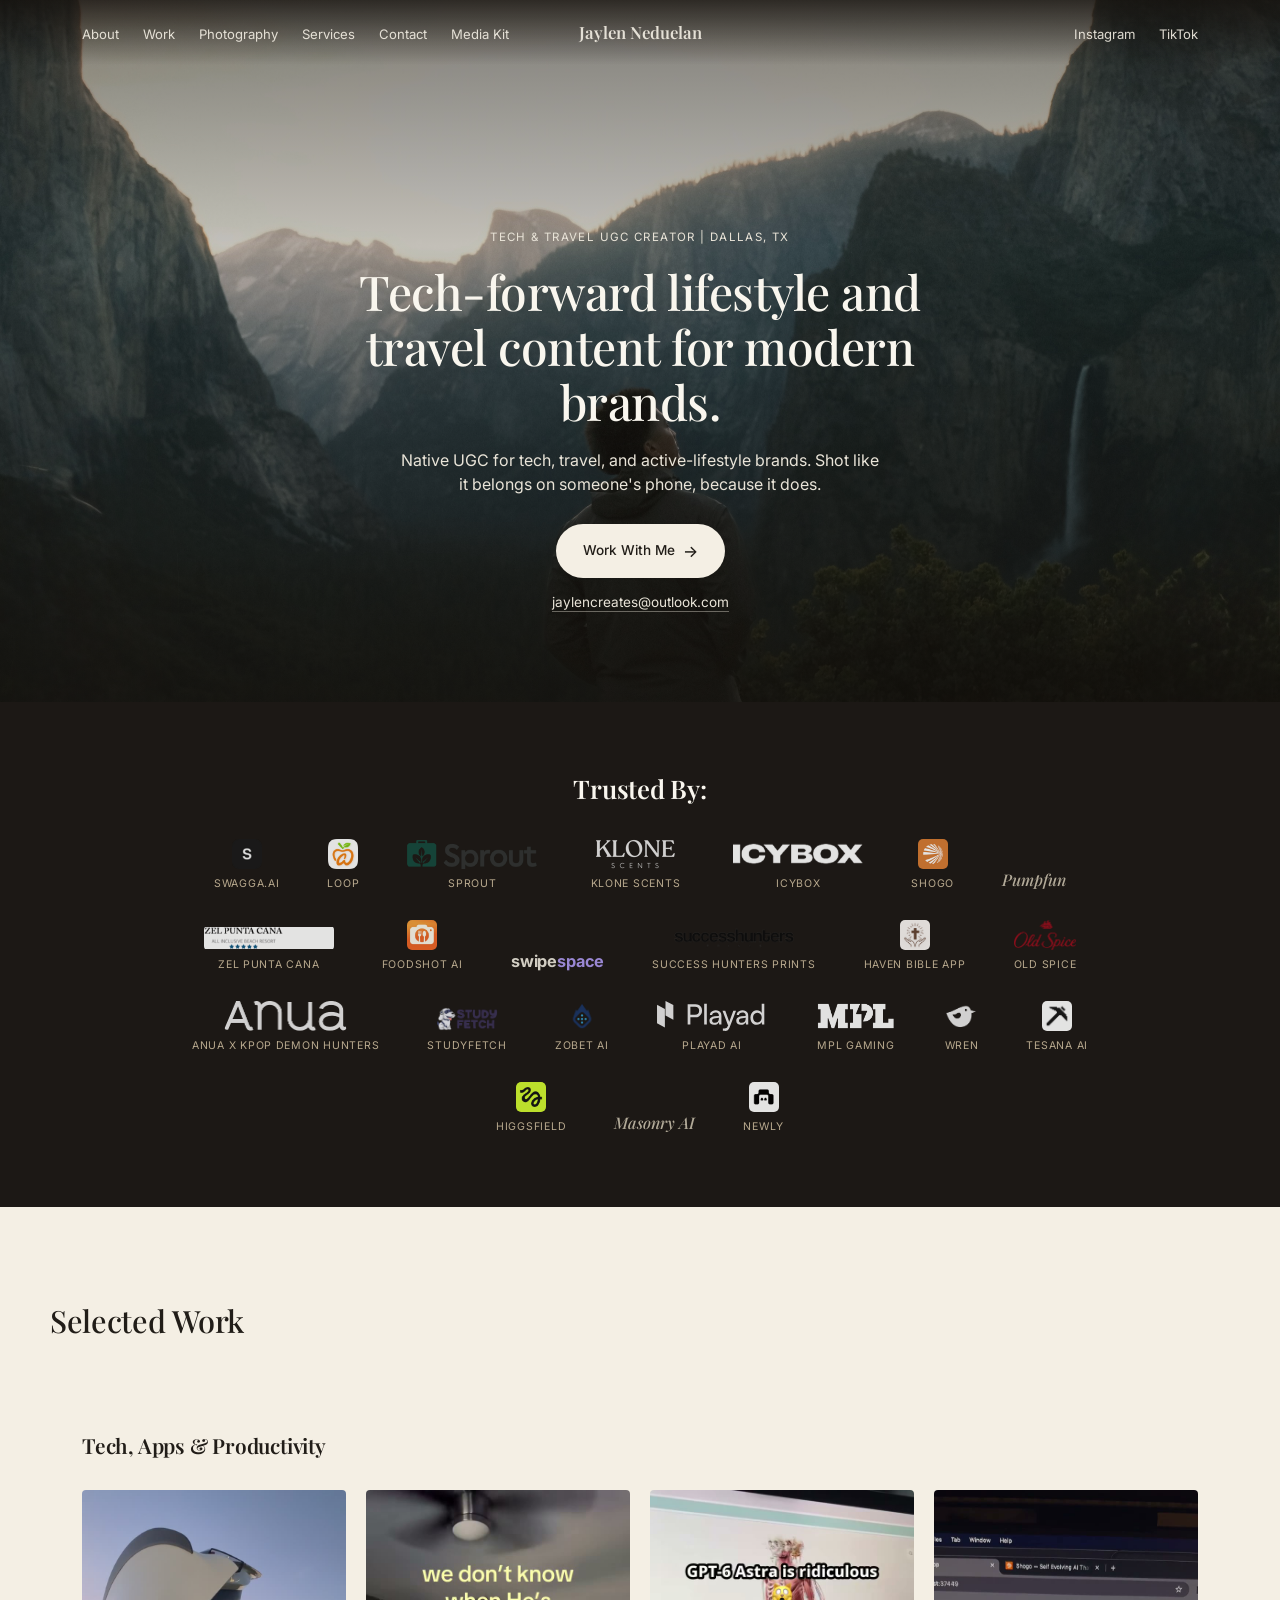
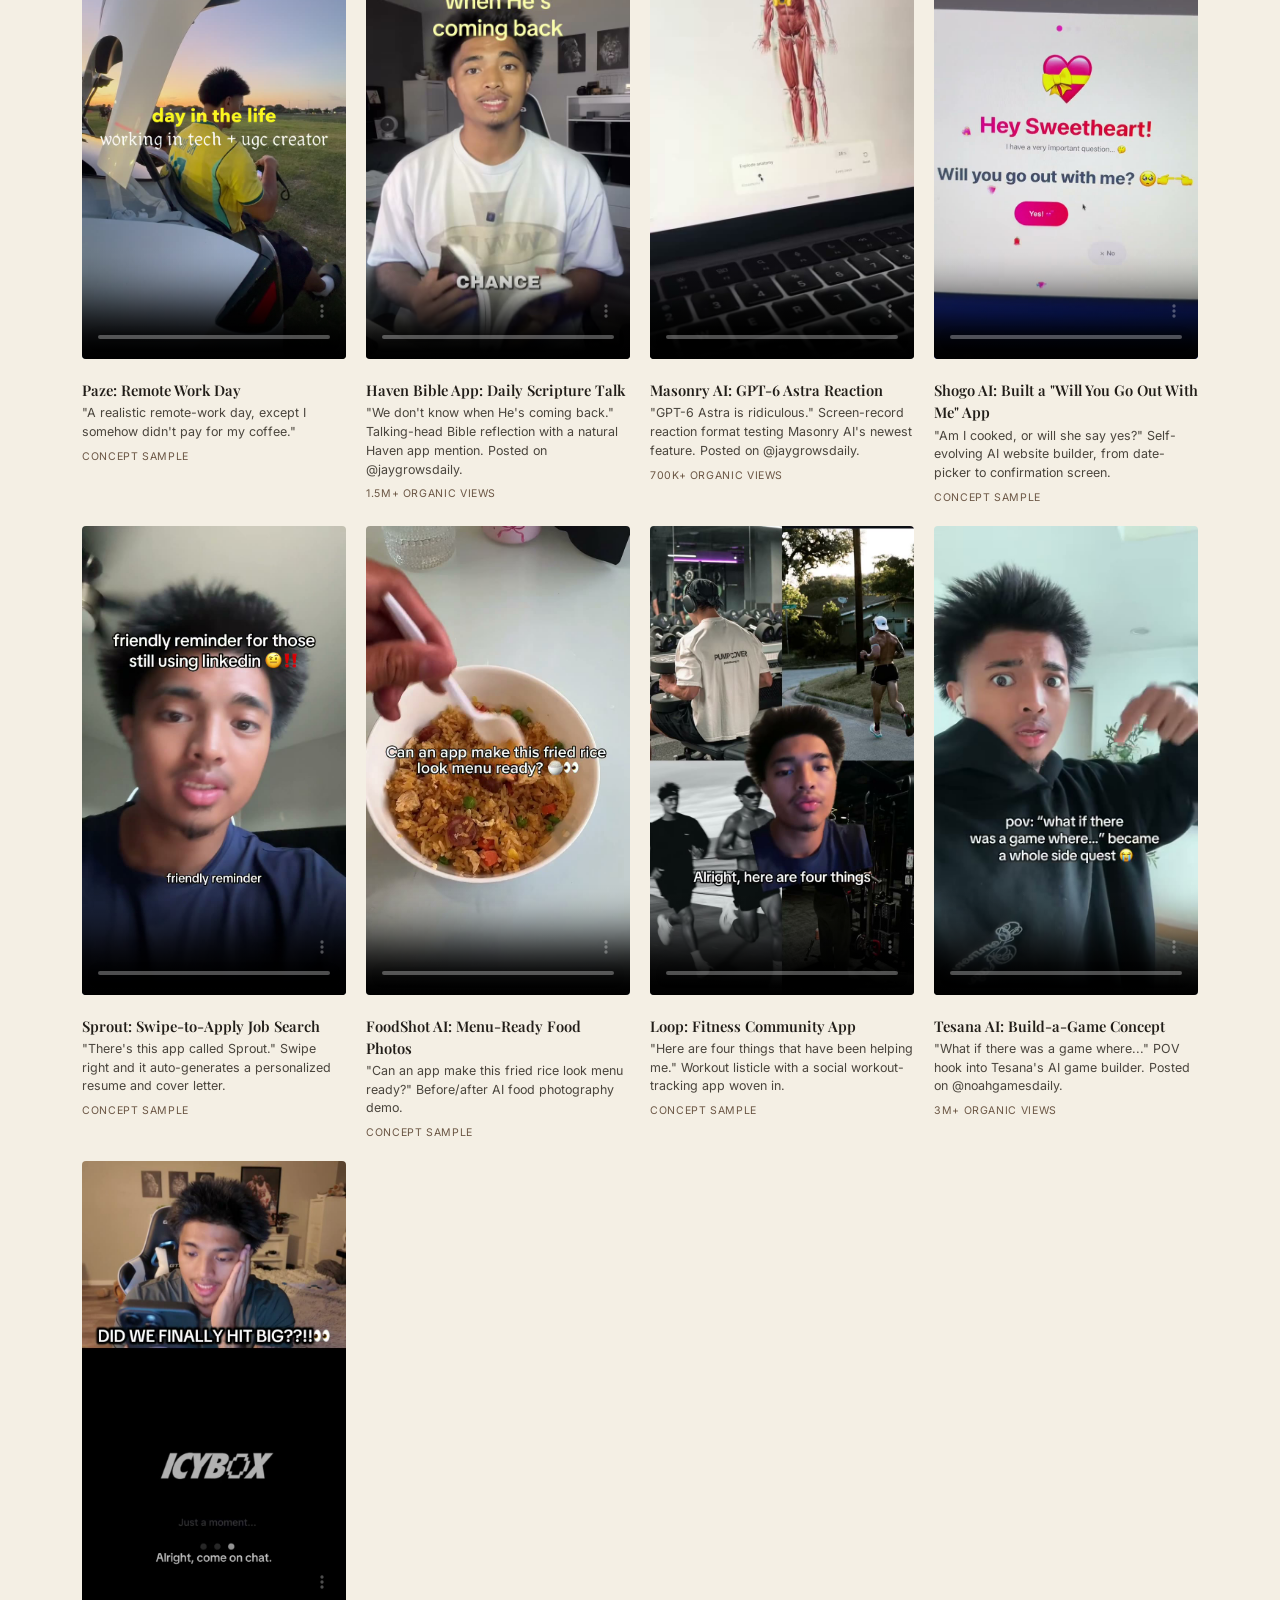
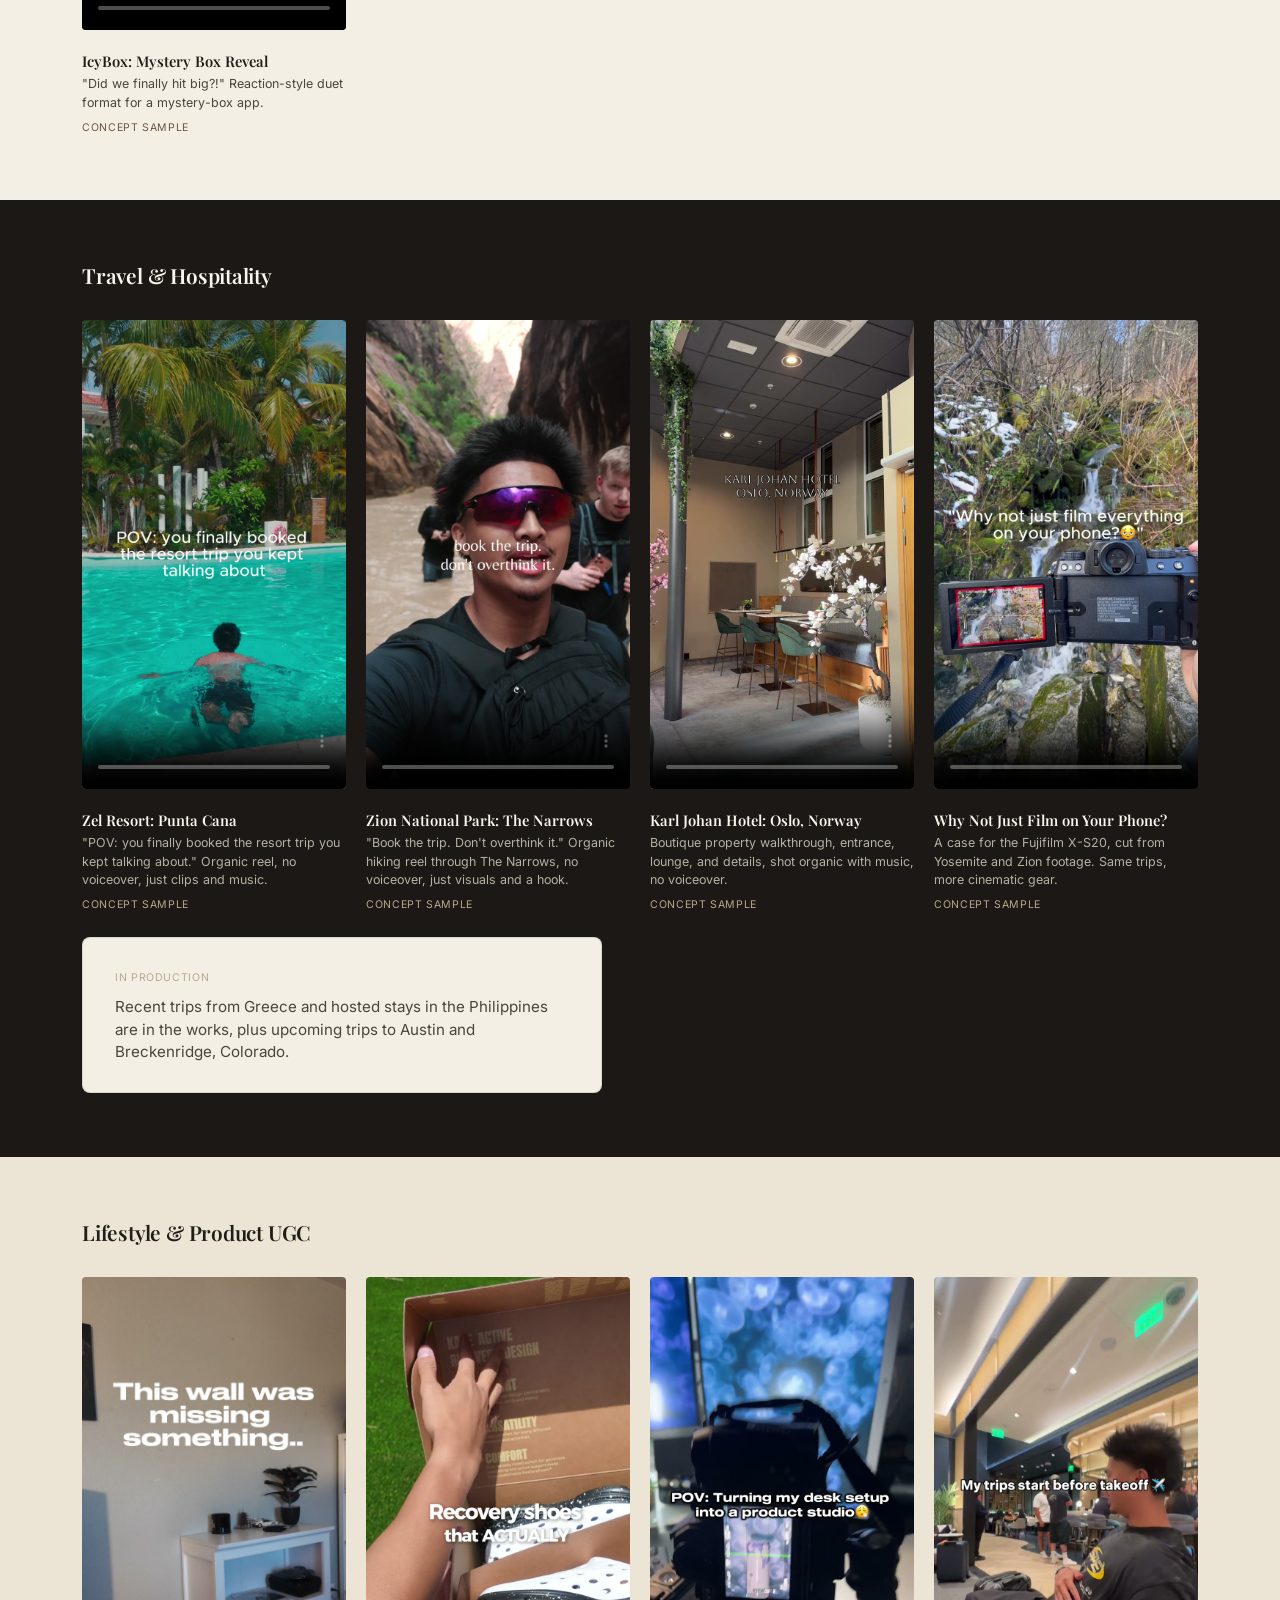
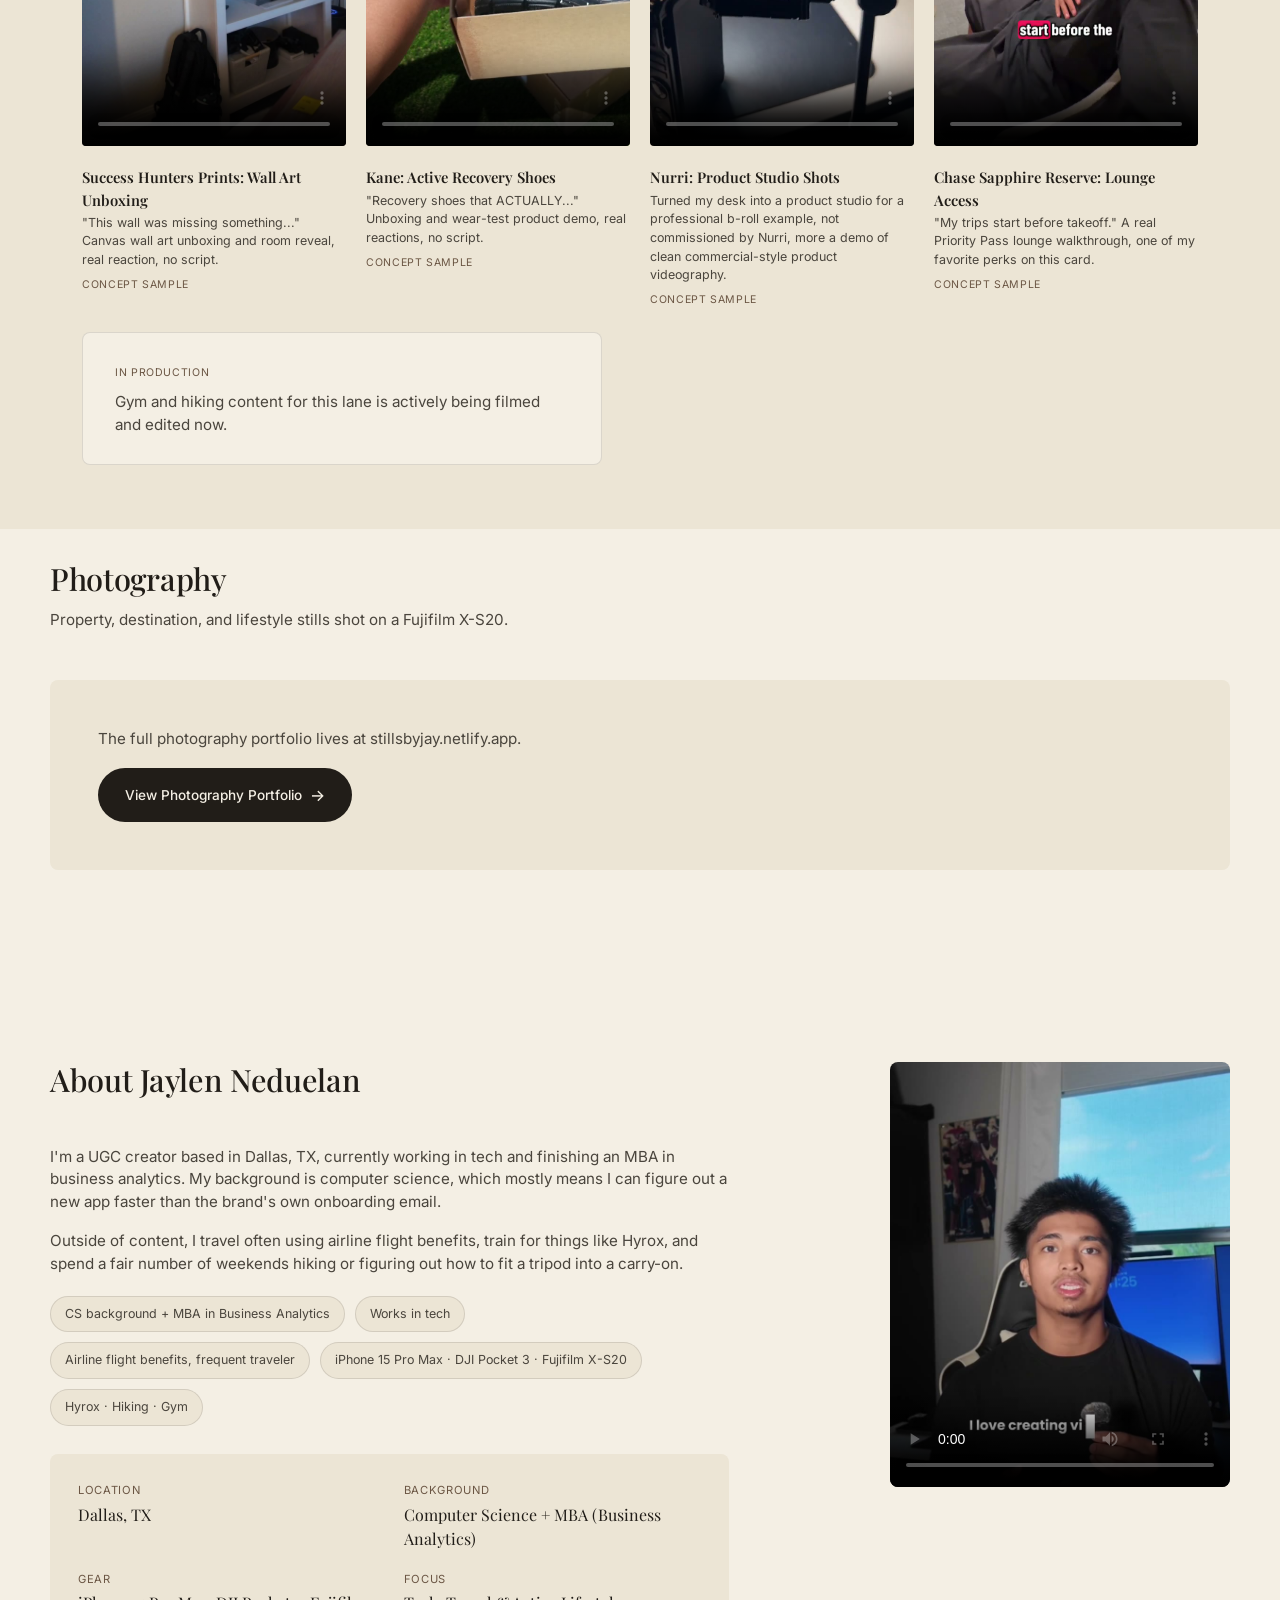
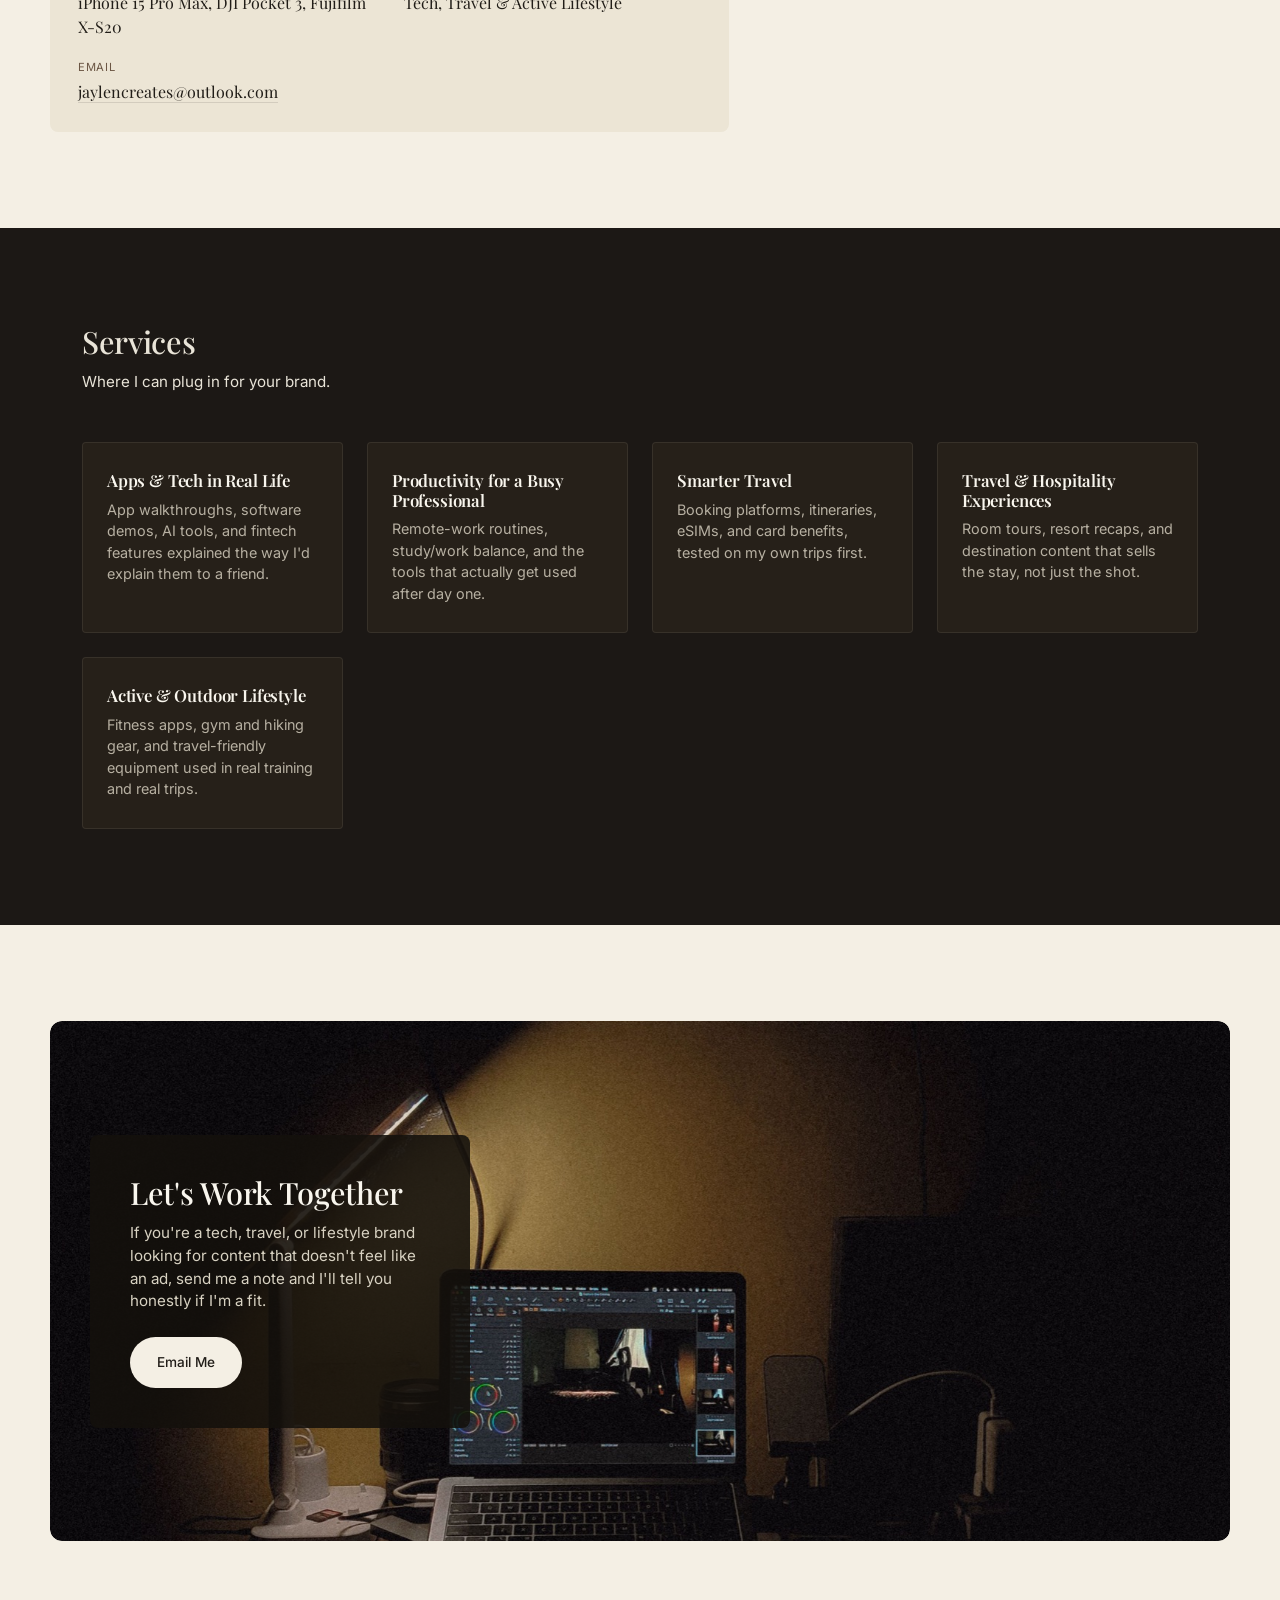
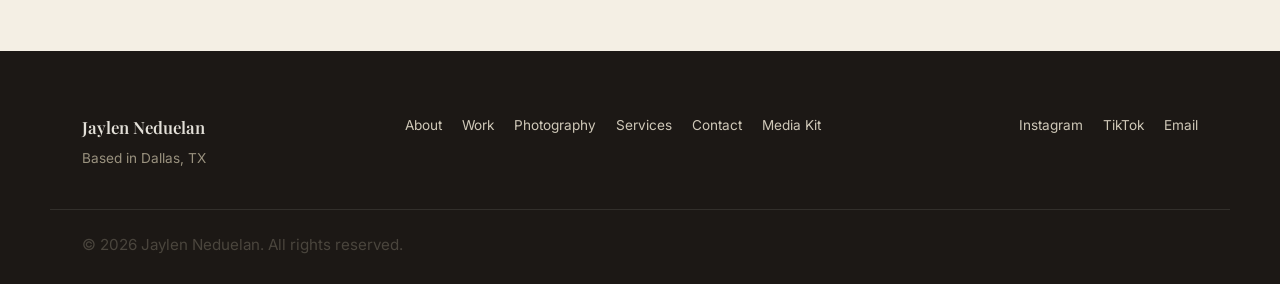
==== index.html @ 513a21ec "Revamp trusted-by roster and selected work sections Add 12 new trusted-by brands (Higgsfield, Masonr" ====
<!DOCTYPE html>
<html lang="en">
<head>
<meta charset="UTF-8">
<meta name="viewport" content="width=device-width, initial-scale=1.0">
<title>Jaylen Neduelan | Tech &amp; Travel UGC Creator, Dallas, TX</title>
<meta name="description" content="Jaylen Neduelan is a UGC creator based in Dallas, TX producing native short-form content for tech, travel, and lifestyle brands.">
<link rel="preconnect" href="https://fonts.googleapis.com">
<link href="https://fonts.googleapis.com/css2?family=Playfair+Display:ital,wght@0,400;0,500;0,600;1,400&family=Inter:wght@300;400;500;600&display=swap" rel="stylesheet">
<link rel="stylesheet" href="css/style.css">
</head>
<body>

<!-- ===================== NAV ===================== -->
<header class="site-header" id="top">
  <nav class="nav container">
    <div class="nav-menu">
      <ul class="nav-links nav-links--left">
        <li><a href="#about">About</a></li>
        <li><a href="#work">Work</a></li>
        <li><a href="#photography">Photography</a></li>
        <li><a href="#services">Services</a></li>
        <li><a href="#contact">Contact</a></li>
        <li><a href="media-kit.html">Media Kit</a></li>
      </ul>
      <ul class="nav-links nav-links--right">
        <li><a href="https://www.instagram.com/jneduelan/" target="_blank" rel="noopener">Instagram</a></li>
        <li><a href="https://www.tiktok.com/@jneduelan" target="_blank" rel="noopener">TikTok</a></li>
      </ul>
    </div>
    <a href="#top" class="nav-logo">Jaylen Neduelan</a>
    <button class="nav-toggle" id="navToggle" aria-label="Toggle menu">
      <span></span><span></span><span></span>
    </button>
  </nav>
</header>

<!-- ===================== HERO ===================== -->
<section class="hero">
  <img class="bg-image bg-image--hero" src="images/hero.jpg" alt="Jaylen Neduelan looking up at Yosemite Valley at golden hour">
  <div class="hero-overlay"></div>
  <div class="hero-content container">
    <p class="eyebrow">Tech &amp; Travel UGC Creator | Dallas, TX</p>
    <h1>Tech-forward lifestyle and travel content for modern brands.</h1>
    <p class="hero-sub">Native UGC for tech, travel, and active-lifestyle brands. Shot like it belongs on someone's phone, because it does.</p>
    <a href="#contact" class="btn btn--light">Work With Me <span class="arrow">&rarr;</span></a>
    <p class="hero-email"><a href="mailto:jaylencreates@outlook.com">jaylencreates@outlook.com</a></p>
  </div>
</section>

<!-- ===================== TRUSTED BY ===================== -->
<section class="section section--trusted">
  <div class="container">
    <h2 class="trusted-heading">Trusted By:</h2>
    <div class="trusted-row">
      <div class="trusted-item"><img class="trusted-logo" src="images/logos/swagga.png" alt="Swagga.ai"><span class="trusted-name">Swagga.ai</span></div>
      <div class="trusted-item"><img class="trusted-logo" src="images/logos/loop.png" alt="Loop"><span class="trusted-name">Loop</span></div>
      <div class="trusted-item"><img class="trusted-logo" src="images/logos/sprout.png" alt="Sprout"><span class="trusted-name">Sprout</span></div>
      <div class="trusted-item"><img class="trusted-logo trusted-logo--mono" src="images/logos/klone.png" alt="Klone Scents"><span class="trusted-name">Klone Scents</span></div>
      <div class="trusted-item"><img class="trusted-logo" src="images/logos/icybox.png" alt="IcyBox"><span class="trusted-name">IcyBox</span></div>
      <div class="trusted-item"><img class="trusted-logo" src="images/logos/shogo.png" alt="Shogo"><span class="trusted-name">Shogo</span></div>
      <span class="trusted-word">Pumpfun</span>
      <div class="trusted-item"><img class="trusted-logo trusted-logo--card" src="images/logos/zel.png" alt="Zel Punta Cana"><span class="trusted-name">Zel Punta Cana</span></div>
      <div class="trusted-item"><img class="trusted-logo" src="images/logos/foodshot.jpg" alt="FoodShot AI"><span class="trusted-name">FoodShot AI</span></div>
      <span class="trusted-word trusted-word--swipespace"><span class="trusted-word-a">swipe</span><span class="trusted-word-b">space</span></span>
      <div class="trusted-item"><img class="trusted-logo trusted-logo--card" src="images/logos/successhunters.png" alt="Success Hunters Prints"><span class="trusted-name">Success Hunters Prints</span></div>
      <div class="trusted-item"><img class="trusted-logo" src="images/logos/haven.png" alt="Haven Bible App"><span class="trusted-name">Haven Bible App</span></div>
      <div class="trusted-item"><img class="trusted-logo" src="images/logos/oldspice.png" alt="Old Spice"><span class="trusted-name">Old Spice</span></div>
      <div class="trusted-item"><img class="trusted-logo trusted-logo--mono" src="images/logos/anua.png" alt="Anua x KPop Demon Hunters"><span class="trusted-name">Anua x KPop Demon Hunters</span></div>
      <div class="trusted-item"><img class="trusted-logo trusted-logo--card" src="images/logos/studyfetch.png" alt="StudyFetch"><span class="trusted-name">StudyFetch</span></div>
      <div class="trusted-item"><img class="trusted-logo" src="images/logos/zobet.png" alt="Zobet AI"><span class="trusted-name">Zobet AI</span></div>
      <div class="trusted-item"><img class="trusted-logo trusted-logo--mono" src="images/logos/playad.svg" alt="Playad AI"><span class="trusted-name">Playad AI</span></div>
      <div class="trusted-item"><img class="trusted-logo" src="images/logos/mpl.png" alt="MPL Gaming"><span class="trusted-name">MPL Gaming</span></div>
      <div class="trusted-item"><img class="trusted-logo trusted-logo--mono" src="images/logos/wren.png" alt="Wren"><span class="trusted-name">Wren</span></div>
      <div class="trusted-item"><img class="trusted-logo" src="images/logos/tesana.png" alt="Tesana AI"><span class="trusted-name">Tesana AI</span></div>
      <div class="trusted-item"><img class="trusted-logo" src="images/logos/higgsfield.png" alt="Higgsfield"><span class="trusted-name">Higgsfield</span></div>
      <span class="trusted-word">Masonry AI</span>
      <div class="trusted-item"><img class="trusted-logo" src="images/logos/newly.png" alt="Newly"><span class="trusted-name">Newly</span></div>
    </div>
  </div>
</section>

<!-- ===================== SELECTED WORK ===================== -->
<section id="work" class="section work-intro container">
  <div class="section-head">
    <h2>Selected Work</h2>
  </div>
</section>

<!-- Tech, Apps & Productivity -->
<section class="work-group work-group--tech">
  <div class="container">
    <div class="group-head">
      <h3>Tech, Apps &amp; Productivity</h3>
    </div>
    <div class="gallery-strip">
      <figure class="gallery-item">
        <video class="tile-video" src="videos/paze.mp4" poster="images/paze-poster.jpg" controls playsinline preload="metadata"></video>
        <figcaption>
          <span class="tile-title">Paze: Remote Work Day</span>
          <span class="tile-note">"A realistic remote-work day, except I somehow didn't pay for my coffee."</span>
          <span class="status-tag">Concept sample</span>
        </figcaption>
      </figure>
      <figure class="gallery-item">
        <video class="tile-video" src="videos/haven-bible-app.mp4" poster="images/haven-bible-app-poster.jpg" controls playsinline preload="metadata"></video>
        <figcaption>
          <span class="tile-title">Haven Bible App: Daily Scripture Talk</span>
          <span class="tile-note">"We don't know when He's coming back." Talking-head Bible reflection with a natural Haven app mention. Posted on @jaygrowsdaily.</span>
          <span class="status-tag">1.5M+ organic views</span>
        </figcaption>
      </figure>
      <figure class="gallery-item">
        <video class="tile-video" src="videos/masonry-ai.mp4" poster="images/masonry-ai-poster.jpg" controls playsinline preload="metadata"></video>
        <figcaption>
          <span class="tile-title">Masonry AI: GPT-6 Astra Reaction</span>
          <span class="tile-note">"GPT-6 Astra is ridiculous." Screen-record reaction format testing Masonry AI's newest feature. Posted on @jaygrowsdaily.</span>
          <span class="status-tag">700K+ organic views</span>
        </figcaption>
      </figure>
      <figure class="gallery-item">
        <video class="tile-video" src="videos/shogo-ai.mp4" poster="images/shogo-ai-poster.jpg" controls playsinline preload="metadata"></video>
        <figcaption>
          <span class="tile-title">Shogo AI: Built a "Will You Go Out With Me" App</span>
          <span class="tile-note">"Am I cooked, or will she say yes?" Self-evolving AI website builder, from date-picker to confirmation screen.</span>
          <span class="status-tag">Concept sample</span>
        </figcaption>
      </figure>
      <figure class="gallery-item">
        <video class="tile-video" src="videos/sprout.mp4" poster="images/sprout-poster.jpg" controls playsinline preload="metadata"></video>
        <figcaption>
          <span class="tile-title">Sprout: Swipe-to-Apply Job Search</span>
          <span class="tile-note">"There's this app called Sprout." Swipe right and it auto-generates a personalized resume and cover letter.</span>
          <span class="status-tag">Concept sample</span>
        </figcaption>
      </figure>
      <figure class="gallery-item">
        <video class="tile-video" src="videos/foodshot.mp4" poster="images/foodshot-poster.jpg" controls playsinline preload="metadata"></video>
        <figcaption>
          <span class="tile-title">FoodShot AI: Menu-Ready Food Photos</span>
          <span class="tile-note">"Can an app make this fried rice look menu ready?" Before/after AI food photography demo.</span>
          <span class="status-tag">Concept sample</span>
        </figcaption>
      </figure>
      <figure class="gallery-item">
        <video class="tile-video" src="videos/loop-fitness.mp4" poster="images/loop-fitness-poster.jpg" controls playsinline preload="metadata"></video>
        <figcaption>
          <span class="tile-title">Loop: Fitness Community App</span>
          <span class="tile-note">"Here are four things that have been helping me." Workout listicle with a social workout-tracking app woven in.</span>
          <span class="status-tag">Concept sample</span>
        </figcaption>
      </figure>
      <figure class="gallery-item">
        <video class="tile-video" src="videos/tesana-ai.mp4" poster="images/tesana-ai-poster.jpg" controls playsinline preload="metadata"></video>
        <figcaption>
          <span class="tile-title">Tesana AI: Build-a-Game Concept</span>
          <span class="tile-note">"What if there was a game where..." POV hook into Tesana's AI game builder. Posted on @noahgamesdaily.</span>
          <span class="status-tag">3M+ organic views</span>
        </figcaption>
      </figure>
      <figure class="gallery-item">
        <video class="tile-video" src="videos/icybox.mp4" poster="images/icybox-poster.jpg" controls playsinline preload="metadata"></video>
        <figcaption>
          <span class="tile-title">IcyBox: Mystery Box Reveal</span>
          <span class="tile-note">"Did we finally hit big?!" Reaction-style duet format for a mystery-box app.</span>
          <span class="status-tag">Concept sample</span>
        </figcaption>
      </figure>
    </div>
  </div>
</section>

<!-- Travel & Hospitality -->
<section id="travel" class="work-group work-group--travel">
  <div class="container">
    <div class="group-head">
      <h3>Travel &amp; Hospitality</h3>
    </div>
    <div class="gallery-strip">
      <figure class="gallery-item">
        <video class="tile-video" src="videos/punta-cana.mp4" poster="images/punta-cana-poster.jpg" controls playsinline preload="metadata"></video>
        <figcaption>
          <span class="tile-title">Zel Resort: Punta Cana</span>
          <span class="tile-note">"POV: you finally booked the resort trip you kept talking about." Organic reel, no voiceover, just clips and music.</span>
          <span class="status-tag">Concept sample</span>
        </figcaption>
      </figure>
      <figure class="gallery-item">
        <video class="tile-video" src="videos/zion-narrows.mp4" poster="images/zion-narrows-poster.jpg" controls playsinline preload="metadata"></video>
        <figcaption>
          <span class="tile-title">Zion National Park: The Narrows</span>
          <span class="tile-note">"Book the trip. Don't overthink it." Organic hiking reel through The Narrows, no voiceover, just visuals and a hook.</span>
          <span class="status-tag">Concept sample</span>
        </figcaption>
      </figure>
      <figure class="gallery-item">
        <video class="tile-video" src="videos/karl-johan-hotel.mp4" poster="images/karl-johan-poster.jpg" controls playsinline preload="metadata"></video>
        <figcaption>
          <span class="tile-title">Karl Johan Hotel: Oslo, Norway</span>
          <span class="tile-note">Boutique property walkthrough, entrance, lounge, and details, shot organic with music, no voiceover.</span>
          <span class="status-tag">Concept sample</span>
        </figcaption>
      </figure>
      <figure class="gallery-item">
        <video class="tile-video" src="videos/why-not-phone.mp4" poster="images/why-not-phone-poster.jpg" controls playsinline preload="metadata"></video>
        <figcaption>
          <span class="tile-title">Why Not Just Film on Your Phone?</span>
          <span class="tile-note">A case for the Fujifilm X-S20, cut from Yosemite and Zion footage. Same trips, more cinematic gear.</span>
          <span class="status-tag">Concept sample</span>
        </figcaption>
      </figure>
    </div>
    <div class="status-note status-note--spaced">
      <span class="status-tag">In production</span>
      <p>Recent trips from Greece and hosted stays in the Philippines are in the works, plus upcoming trips to Austin and Breckenridge, Colorado.</p>
    </div>
  </div>
</section>

<!-- Lifestyle & Product UGC -->
<section class="work-group work-group--lifestyle">
  <div class="container">
    <div class="group-head">
      <h3>Lifestyle &amp; Product UGC</h3>
    </div>
    <div class="gallery-strip">
      <figure class="gallery-item">
        <video class="tile-video" src="videos/success-hunters-prints.mp4" poster="images/success-hunters-prints-poster.jpg" controls playsinline preload="metadata"></video>
        <figcaption>
          <span class="tile-title">Success Hunters Prints: Wall Art Unboxing</span>
          <span class="tile-note">"This wall was missing something..." Canvas wall art unboxing and room reveal, real reaction, no script.</span>
          <span class="status-tag">Concept sample</span>
        </figcaption>
      </figure>
      <figure class="gallery-item">
        <video class="tile-video" src="videos/kane-recovery.mp4" poster="images/kane-recovery-poster.jpg" controls playsinline preload="metadata"></video>
        <figcaption>
          <span class="tile-title">Kane: Active Recovery Shoes</span>
          <span class="tile-note">"Recovery shoes that ACTUALLY..." Unboxing and wear-test product demo, real reactions, no script.</span>
          <span class="status-tag">Concept sample</span>
        </figcaption>
      </figure>
      <figure class="gallery-item">
        <video class="tile-video" src="videos/nurri-product.mp4" poster="images/nurri-poster.jpg" controls playsinline preload="metadata"></video>
        <figcaption>
          <span class="tile-title">Nurri: Product Studio Shots</span>
          <span class="tile-note">Turned my desk into a product studio for a professional b-roll example, not commissioned by Nurri, more a demo of clean commercial-style product videography.</span>
          <span class="status-tag">Concept sample</span>
        </figcaption>
      </figure>
      <figure class="gallery-item">
        <video class="tile-video" src="videos/chase-sapphire.mp4" poster="images/chase-sapphire-poster.jpg" controls playsinline preload="metadata"></video>
        <figcaption>
          <span class="tile-title">Chase Sapphire Reserve: Lounge Access</span>
          <span class="tile-note">"My trips start before takeoff." A real Priority Pass lounge walkthrough, one of my favorite perks on this card.</span>
          <span class="status-tag">Concept sample</span>
        </figcaption>
      </figure>
    </div>
    <div class="status-note status-note--spaced">
      <span class="status-tag">In production</span>
      <p>Gym and hiking content for this lane is actively being filmed and edited now.</p>
    </div>
  </div>
</section>

<!-- ===================== PHOTOGRAPHY ===================== -->
<section id="photography" class="section section--photography container">
  <div class="section-head">
    <h2>Photography</h2>
    <p class="section-sub">Property, destination, and lifestyle stills shot on a Fujifilm X-S20.</p>
  </div>
  <div class="photography-cta">
    <p>The full photography portfolio lives at stillsbyjay.netlify.app.</p>
    <a href="https://stillsbyjay.netlify.app/" target="_blank" rel="noopener" class="btn btn--dark">View Photography Portfolio <span class="arrow">&rarr;</span></a>
  </div>
</section>

<!-- ===================== ABOUT ===================== -->
<section id="about" class="section section--about-jaylen container">
  <div class="about-grid">
    <div class="about-copy">
      <div class="section-head">
        <h2>About Jaylen Neduelan</h2>
      </div>
      <p>I'm a UGC creator based in Dallas, TX, currently working in tech and finishing an MBA in business analytics. My background is computer science, which mostly means I can figure out a new app faster than the brand's own onboarding email.</p>
      <p>Outside of content, I travel often using airline flight benefits, train for things like Hyrox, and spend a fair number of weekends hiking or figuring out how to fit a tripod into a carry-on.</p>
      <ul class="tag-list">
        <li>CS background + MBA in Business Analytics</li>
        <li>Works in tech</li>
        <li>Airline flight benefits, frequent traveler</li>
        <li>iPhone 15 Pro Max · DJI Pocket 3 · Fujifilm X-S20</li>
        <li>Hyrox · Hiking · Gym</li>
      </ul>
      <div class="about-facts">
        <div class="fact"><span class="fact-label">Location</span><span class="fact-value">Dallas, TX</span></div>
        <div class="fact"><span class="fact-label">Background</span><span class="fact-value">Computer Science + MBA (Business Analytics)</span></div>
        <div class="fact"><span class="fact-label">Gear</span><span class="fact-value">iPhone 15 Pro Max, DJI Pocket 3, Fujifilm X-S20</span></div>
        <div class="fact"><span class="fact-label">Focus</span><span class="fact-value">Tech, Travel &amp; Active Lifestyle</span></div>
        <div class="fact"><span class="fact-label">Email</span><span class="fact-value"><a href="mailto:jaylencreates@outlook.com">jaylencreates@outlook.com</a></span></div>
      </div>
    </div>
    <div class="about-side">
      <video class="about-portrait" src="videos/about-intro.mp4" poster="images/about-intro-poster.jpg" controls playsinline preload="metadata"></video>
    </div>
  </div>
</section>

<!-- ===================== SERVICES ===================== -->
<section id="services" class="section section--services">
  <div class="container">
    <div class="section-head">
      <h2 class="light">Services</h2>
      <p class="section-sub light">Where I can plug in for your brand.</p>
    </div>
    <div class="grid-auto services-grid">
      <div class="why-card">
        <h3>Apps &amp; Tech in Real Life</h3>
        <p>App walkthroughs, software demos, AI tools, and fintech features explained the way I'd explain them to a friend.</p>
      </div>
      <div class="why-card">
        <h3>Productivity for a Busy Professional</h3>
        <p>Remote-work routines, study/work balance, and the tools that actually get used after day one.</p>
      </div>
      <div class="why-card">
        <h3>Smarter Travel</h3>
        <p>Booking platforms, itineraries, eSIMs, and card benefits, tested on my own trips first.</p>
      </div>
      <div class="why-card">
        <h3>Travel &amp; Hospitality Experiences</h3>
        <p>Room tours, resort recaps, and destination content that sells the stay, not just the shot.</p>
      </div>
      <div class="why-card">
        <h3>Active &amp; Outdoor Lifestyle</h3>
        <p>Fitness apps, gym and hiking gear, and travel-friendly equipment used in real training and real trips.</p>
      </div>
    </div>
  </div>
</section>

<!-- ===================== CONTACT ===================== -->
<section id="contact" class="section section--contact container">
  <div class="contact-card">
    <img class="bg-image bg-image--contact" src="images/contact-bg.jpg" alt="Jaylen Neduelan">
    <div class="contact-box">
      <h2>Let's Work Together</h2>
      <p>If you're a tech, travel, or lifestyle brand looking for content that doesn't feel like an ad, send me a note and I'll tell you honestly if I'm a fit.</p>
      <a href="mailto:jaylencreates@outlook.com" class="btn btn--light">Email Me</a>
    </div>
  </div>
</section>

<!-- ===================== FOOTER ===================== -->
<footer class="site-footer">
  <div class="container footer-grid">
    <div class="footer-col">
      <a href="#top" class="nav-logo">Jaylen Neduelan</a>
      <p class="footer-location">Based in Dallas, TX</p>
    </div>
    <ul class="footer-links">
      <li><a href="#about">About</a></li>
      <li><a href="#work">Work</a></li>
      <li><a href="#photography">Photography</a></li>
      <li><a href="#services">Services</a></li>
      <li><a href="#contact">Contact</a></li>
      <li><a href="media-kit.html">Media Kit</a></li>
    </ul>
    <ul class="footer-links footer-social">
      <li><a href="https://www.instagram.com/jneduelan/" target="_blank" rel="noopener">Instagram</a></li>
      <li><a href="https://www.tiktok.com/@jneduelan" target="_blank" rel="noopener">TikTok</a></li>
      <li><a href="mailto:jaylencreates@outlook.com">Email</a></li>
    </ul>
  </div>
  <div class="container footer-bottom">
    <p>&copy; <span id="year"></span> Jaylen Neduelan. All rights reserved.</p>
  </div>
</footer>

<script src="js/script.js"></script>
</body>
</html>
---- css/style.css ----
/* ============ RESET & BASE ============ */
* { margin: 0; padding: 0; box-sizing: border-box; }

:root {
  --cream: #f4efe4;
  --cream-dark: #ece5d5;
  --ink: #211d18;
  --ink-soft: #4a453d;
  --brown: #6b5644;
  --dark: #1c1815;
  --dark-card: #262019;
  --line: rgba(33, 29, 24, 0.12);
  --radius: 4px;
  --serif: "Playfair Display", Georgia, serif;
  --sans: "Inter", -apple-system, BlinkMacSystemFont, sans-serif;
}

html { scroll-behavior: smooth; }

body {
  font-family: var(--sans);
  color: var(--ink);
  background: var(--cream);
  line-height: 1.5;
  -webkit-font-smoothing: antialiased;
}

img { display: block; max-width: 100%; }

a { color: inherit; text-decoration: none; }

ul { list-style: none; }

.container {
  max-width: 1180px;
  margin: 0 auto;
  padding: 0 32px;
}

h1, h2, h3 {
  font-family: var(--serif);
  font-weight: 500;
  line-height: 1.15;
  letter-spacing: -0.01em;
}

h2 { font-size: clamp(1.6rem, 2.4vw, 2.1rem); }
h3 { font-size: 1.05rem; font-weight: 600; }

p { color: var(--ink-soft); font-size: 0.95rem; }

.section { padding: 96px 0; }
.section--about { padding-top: 110px; }

.section-head { margin-bottom: 48px; max-width: 560px; }
.section-head--center { margin-left: auto; margin-right: auto; text-align: center; }
.section-sub { margin-top: 12px; }
.light, h2.light, p.light { color: #e9e4d8; }

/* ============ BUTTONS ============ */
.btn {
  display: inline-flex;
  align-items: center;
  gap: 8px;
  padding: 14px 26px;
  border-radius: 999px;
  font-size: 0.85rem;
  font-weight: 500;
  border: 1px solid transparent;
  cursor: pointer;
  transition: opacity 0.2s ease, transform 0.2s ease;
  white-space: nowrap;
}
.btn:hover { opacity: 0.85; }

.btn--light { background: #f4efe4; color: var(--ink); }
.btn--dark { background: var(--ink); color: #f4efe4; }
.arrow { font-size: 1rem; }

/* ============ NAV ============ */
.site-header {
  position: fixed;
  top: 0; left: 0; right: 0;
  z-index: 100;
  padding: 20px 0;
  background: linear-gradient(180deg, rgba(20,16,12,0.75) 0%, rgba(20,16,12,0) 100%);
  transition: background-color 0.3s ease;
}

.site-header.is-scrolled {
  background: rgba(20, 16, 12, 0.92);
  backdrop-filter: blur(8px);
  padding: 14px 0;
}

.nav {
  display: flex;
  align-items: center;
  justify-content: space-between;
  gap: 24px;
}

.nav-menu { display: contents; }

.nav-links { display: flex; gap: 24px; flex: 1; }
.nav-links--left { order: 1; }
.nav-links--right { order: 3; justify-content: flex-end; }
.nav-logo { order: 2; }
.nav-toggle { order: 4; }

.nav-links a, .nav-logo {
  font-size: 0.82rem;
  color: #f4efe4;
  opacity: 0.9;
}
.nav-links a:hover { opacity: 1; }

.nav-logo {
  font-family: var(--serif);
  font-size: 1.05rem;
  font-weight: 600;
  text-align: center;
  white-space: nowrap;
}

.nav-toggle {
  display: none;
  flex-direction: column;
  gap: 5px;
  background: none;
  border: none;
  cursor: pointer;
  padding: 8px;
}
.nav-toggle span {
  width: 22px; height: 2px; background: #f4efe4; display: block;
}

/* ============ HERO ============ */
.hero {
  position: relative;
  height: 78vh;
  min-height: 480px;
  display: flex;
  align-items: flex-end;
  overflow: hidden;
  color: #f4efe4;
}

.hero-overlay {
  position: absolute;
  inset: 0;
  background: linear-gradient(180deg, rgba(20,16,12,0.55) 0%, rgba(20,16,12,0.25) 35%, rgba(20,16,12,0.75) 100%);
}

.hero-content {
  position: relative;
  z-index: 2;
  padding-bottom: 90px;
  text-align: center;
  max-width: 720px;
  margin: 0 auto;
}

.hero .eyebrow {
  text-transform: uppercase;
  letter-spacing: 0.12em;
  font-size: 0.72rem;
  color: #e9e4d8;
  margin-bottom: 18px;
}

.hero h1 {
  font-size: clamp(1.9rem, 4vw, 3rem);
  color: #f9f6ee;
  margin-bottom: 18px;
}

.hero-sub {
  color: #e9e4d8;
  font-size: 1rem;
  max-width: 480px;
  margin: 0 auto 28px;
}

.hero-email {
  margin-top: 14px;
  font-size: 0.85rem;
}
.hero-email a {
  color: #e9e4d8;
  text-decoration: none;
  border-bottom: 1px solid rgba(233,228,216,0.4);
  padding-bottom: 1px;
}
.hero-email a:hover { color: #f9f6ee; border-bottom-color: #f9f6ee; }

.bg-image {
  position: absolute;
  inset: 0;
  width: 100%;
  height: 100%;
  object-fit: cover;
}
.bg-image--hero { border-radius: 0; }
.bg-image--contact { border-radius: inherit; }

.tile-video {
  width: 100%;
  aspect-ratio: 9 / 16;
  object-fit: cover;
  border-radius: var(--radius);
  background: #000;
  margin-bottom: 14px;
}

/* ============ SELECTED WORK ============ */
.work-intro { padding-bottom: 32px; }

.work-group { padding: 64px 0; }
.work-group--tech { padding-top: 16px; }

.work-group--travel {
  background: var(--dark);
  color: #e9e4d8;
}
.work-group--travel h3 { color: #f9f6ee; }
.work-group--travel .group-head p { color: #b7b0a2; }

.work-group--lifestyle { background: var(--cream-dark); }

.status-note {
  background: var(--cream);
  border: 1px solid var(--line);
  border-radius: 8px;
  padding: 28px 32px;
  display: flex;
  flex-direction: column;
  align-items: flex-start;
  gap: 10px;
  max-width: 520px;
}
.status-note p { margin: 0; }
.status-note--spaced { margin-top: 24px; }

.group-head {
  max-width: 640px;
  margin-bottom: 32px;
}
.group-head h3 { margin-bottom: 8px; font-size: 1.3rem; }

.gallery-strip {
  display: grid;
  grid-template-columns: repeat(auto-fit, minmax(200px, 264px));
  gap: 20px;
}

.gallery-item figcaption {
  display: flex;
  flex-direction: column;
  gap: 3px;
}

.tile-title {
  font-family: var(--serif);
  font-weight: 600;
  font-size: 0.92rem;
  color: var(--ink);
}
.tile-note {
  font-size: 0.78rem;
  color: var(--ink-soft);
}
.status-tag {
  margin-top: 4px;
  font-size: 0.66rem;
  text-transform: uppercase;
  letter-spacing: 0.06em;
  color: var(--brown);
}

.work-group--travel .tile-title { color: #f9f6ee; }
.work-group--travel .tile-note { color: #b7b0a2; }
.work-group--travel .status-tag { color: #b8a98e; }

/* ============ PHOTOGRAPHY ============ */
.section--photography { padding-top: 32px; }

.photography-cta {
  background: var(--cream-dark);
  border-radius: 8px;
  padding: 48px;
  display: flex;
  flex-direction: column;
  align-items: flex-start;
  gap: 18px;
}
.photography-cta p { margin: 0; }

/* ============ ABOUT ============ */
.about-grid {
  display: grid;
  grid-template-columns: 1.5fr 1fr;
  gap: 48px;
  align-items: start;
}

.about-copy p { margin-bottom: 16px; }

.tag-list {
  display: flex;
  flex-wrap: wrap;
  gap: 10px;
  margin-top: 20px;
}
.tag-list li {
  font-size: 0.78rem;
  color: var(--ink-soft);
  background: var(--cream-dark);
  border: 1px solid var(--line);
  border-radius: 999px;
  padding: 8px 14px;
}

.about-side { display: flex; }

.about-portrait {
  width: 100%;
  max-width: 340px;
  margin-left: auto;
  aspect-ratio: 4 / 5;
  object-fit: cover;
  border-radius: 8px;
  background: #000;
}

.about-facts {
  display: grid;
  grid-template-columns: repeat(2, 1fr);
  gap: 20px 28px;
  background: var(--cream-dark);
  border-radius: 8px;
  padding: 28px;
  margin-top: 28px;
}
.fact { display: flex; flex-direction: column; gap: 4px; }
.fact-label {
  font-size: 0.7rem;
  text-transform: uppercase;
  letter-spacing: 0.06em;
  color: var(--brown);
}
.fact-value {
  font-family: var(--serif);
  font-size: 1rem;
  color: var(--ink);
}
.fact-value a { color: inherit; text-decoration: none; border-bottom: 1px solid var(--line); }
.fact-value a:hover { border-bottom-color: var(--ink); }

/* ============ TRUSTED BY ============ */
.section--trusted { background: var(--dark); padding: 72px 0; }

.trusted-heading {
  font-family: var(--serif);
  font-weight: 600;
  font-size: 1.6rem;
  color: #f9f6ee;
  text-align: center;
  margin-bottom: 36px;
}

.trusted-row {
  display: flex;
  flex-wrap: wrap;
  align-items: flex-end;
  justify-content: center;
  gap: 28px 48px;
  max-width: 900px;
  margin: 0 auto;
}

.trusted-item {
  display: flex;
  flex-direction: column;
  align-items: center;
  gap: 7px;
}

.trusted-name {
  font-family: var(--sans);
  font-size: 0.66rem;
  text-transform: uppercase;
  letter-spacing: 0.07em;
  color: #b8a98e;
}

.trusted-logo {
  height: 30px;
  width: auto;
  max-width: 130px;
  object-fit: contain;
  border-radius: 5px;
  opacity: 0.88;
  filter: grayscale(12%);
  transition: opacity 0.2s ease, filter 0.2s ease;
}

.trusted-logo:hover {
  opacity: 1;
  filter: none;
}

.trusted-logo--mono {
  filter: brightness(0) invert(1);
  opacity: 0.8;
}

.trusted-logo--mono:hover {
  opacity: 1;
}

.trusted-logo--card {
  height: 24px;
  border-radius: 4px;
}

.trusted-word {
  font-family: var(--serif);
  font-style: italic;
  font-weight: 500;
  font-size: 1rem;
  color: #cdc4b0;
  opacity: 0.85;
  transition: opacity 0.2s ease;
}

.trusted-word:hover {
  opacity: 1;
}

.trusted-word--swipespace {
  font-family: var(--sans);
  font-style: normal;
  font-weight: 700;
  font-size: 1.02rem;
  letter-spacing: -0.01em;
}

.trusted-word-a { color: #f2eee2; }
.trusted-word-b { color: #b09bf5; }

/* ============ SERVICES ============ */
.section--services { background: var(--dark); color: #e9e4d8; }

.grid-auto {
  display: grid;
  grid-template-columns: repeat(auto-fit, minmax(230px, 1fr));
  gap: 24px;
}

.services-grid { margin-top: 8px; }

.why-card {
  background: var(--dark-card);
  border: 1px solid rgba(244,239,228,0.08);
  border-radius: var(--radius);
  padding: 28px 24px;
}
.why-card h3 { color: #f9f6ee; margin-bottom: 8px; }
.why-card p { color: #b7b0a2; font-size: 0.9rem; }

/* ============ CONTACT ============ */
.section--contact { padding-bottom: 110px; }

.contact-card {
  position: relative;
  border-radius: 12px;
  overflow: hidden;
  min-height: 520px;
  display: flex;
  align-items: center;
  justify-content: flex-start;
}

.contact-box {
  position: relative;
  z-index: 2;
  background: rgba(20,16,12,0.88);
  color: #f4efe4;
  margin: 40px;
  padding: 40px;
  max-width: 380px;
  border-radius: 8px;
}

.contact-box h2 { color: #f9f6ee; margin-bottom: 12px; }
.contact-box p { color: #d8d2c2; margin-bottom: 24px; }

/* ============ FOOTER ============ */
.site-footer {
  background: var(--dark);
  color: #cfc8b8;
  padding: 64px 0 28px;
}

.footer-grid {
  display: flex;
  flex-wrap: wrap;
  justify-content: space-between;
  gap: 32px;
  padding-bottom: 40px;
  border-bottom: 1px solid rgba(244,239,228,0.1);
}

.footer-col .nav-logo { color: #f9f6ee; }
.footer-location { margin-top: 8px; font-size: 0.85rem; color: #9a927f; }

.footer-links {
  display: flex;
  gap: 20px;
  font-size: 0.85rem;
}
.footer-links a { color: #cfc8b8; }
.footer-links a:hover { color: #f9f6ee; }

.footer-bottom {
  padding-top: 24px;
  font-size: 0.78rem;
  color: #8a8371;
}

/* ============ RESPONSIVE ============ */
@media (max-width: 900px) {
  .gallery-strip { grid-template-columns: repeat(2, 1fr); }
  .about-grid { grid-template-columns: 1fr; }
  .about-portrait { margin: 0 auto; }
  .contact-box { margin: 20px; max-width: none; }
  .trusted-grid { grid-template-columns: repeat(3, 1fr); }
}

@media (max-width: 480px) {
  .about-facts { grid-template-columns: 1fr; }
  .trusted-grid { grid-template-columns: repeat(2, 1fr); }
}

@media (max-width: 720px) {
  .nav-links--left, .nav-links--right { display: none; }
  .nav-toggle { display: flex; }

  .site-header.nav-open .nav-menu {
    display: flex;
    flex-direction: column;
    position: absolute;
    top: 100%; left: 0; right: 0;
    background: var(--dark);
    padding: 8px 32px 28px;
    max-height: calc(100vh - 64px);
    overflow-y: auto;
  }
  .site-header.nav-open .nav-links {
    display: flex;
    flex-direction: column;
    gap: 16px;
    padding-top: 20px;
  }
  .site-header.nav-open .nav-links--right {
    justify-content: flex-start;
    border-top: 1px solid rgba(244, 239, 228, 0.12);
  }

  .nav { flex-wrap: wrap; }
}
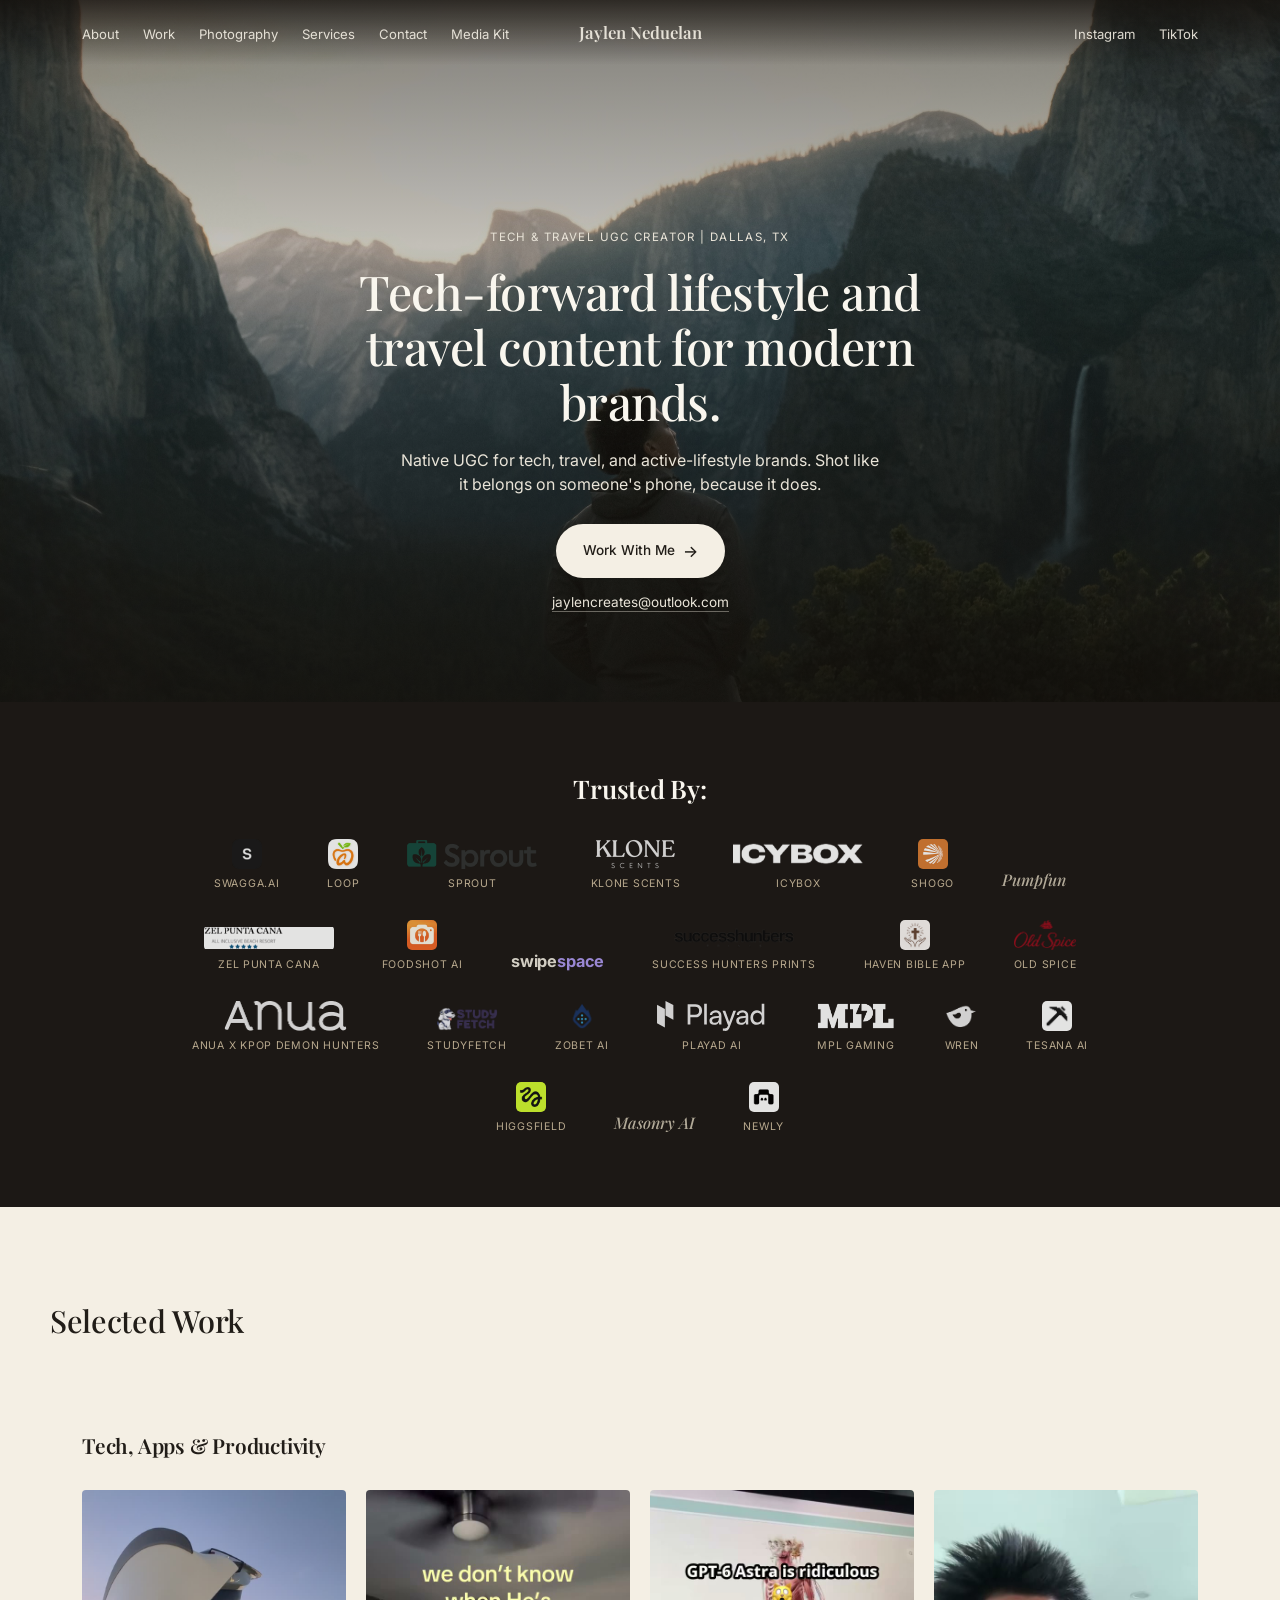
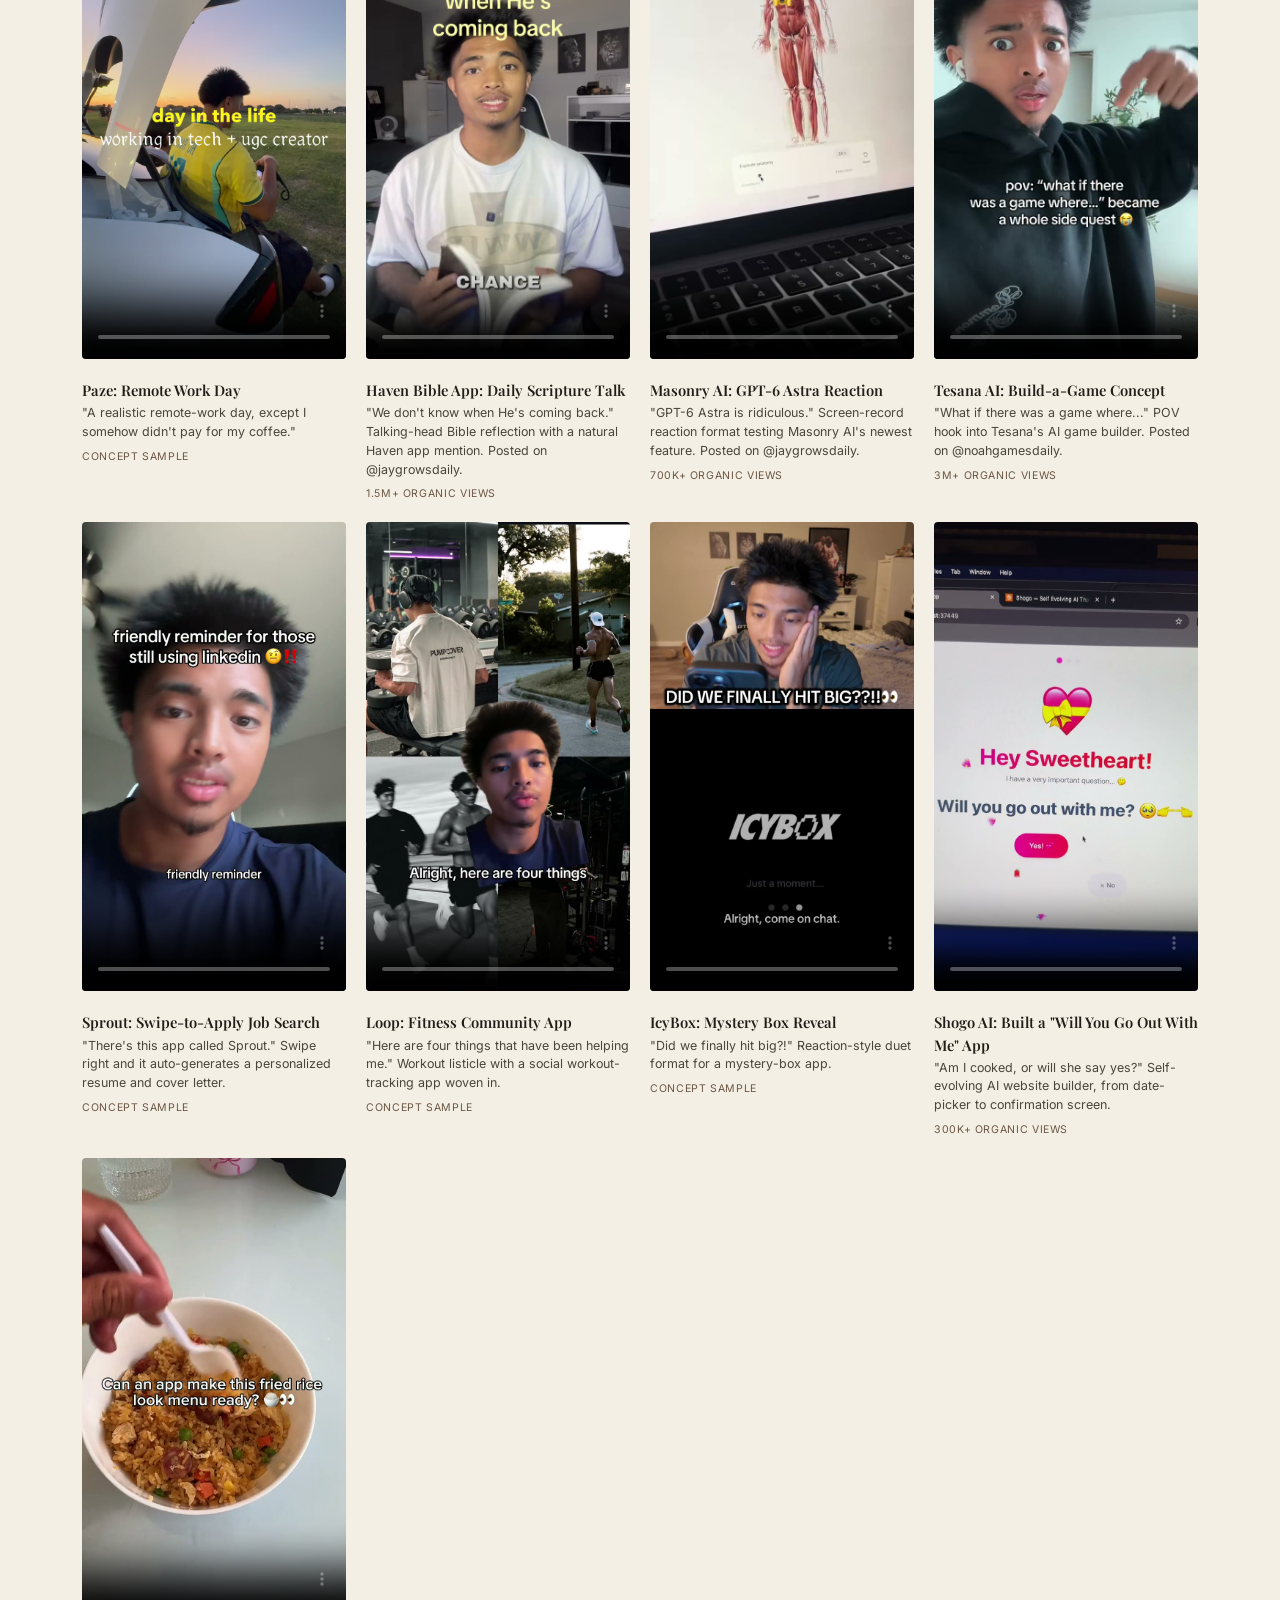
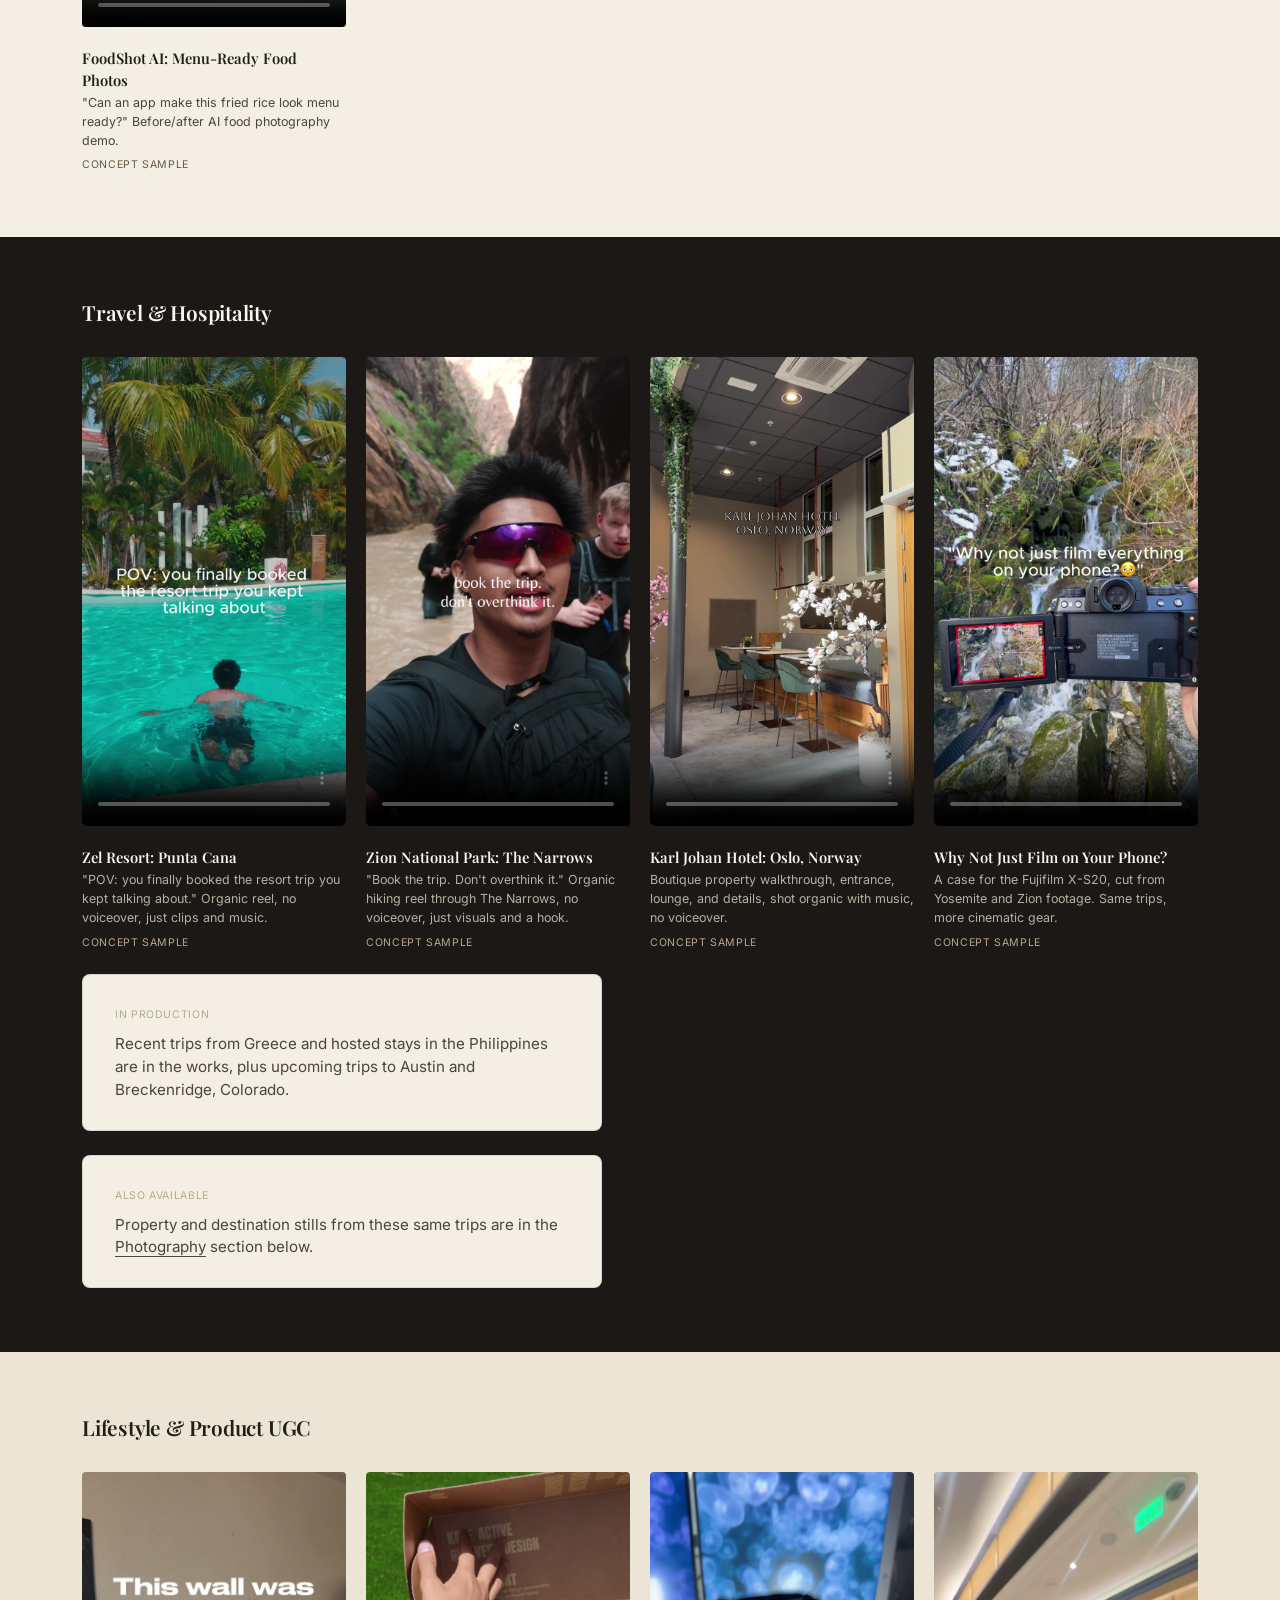
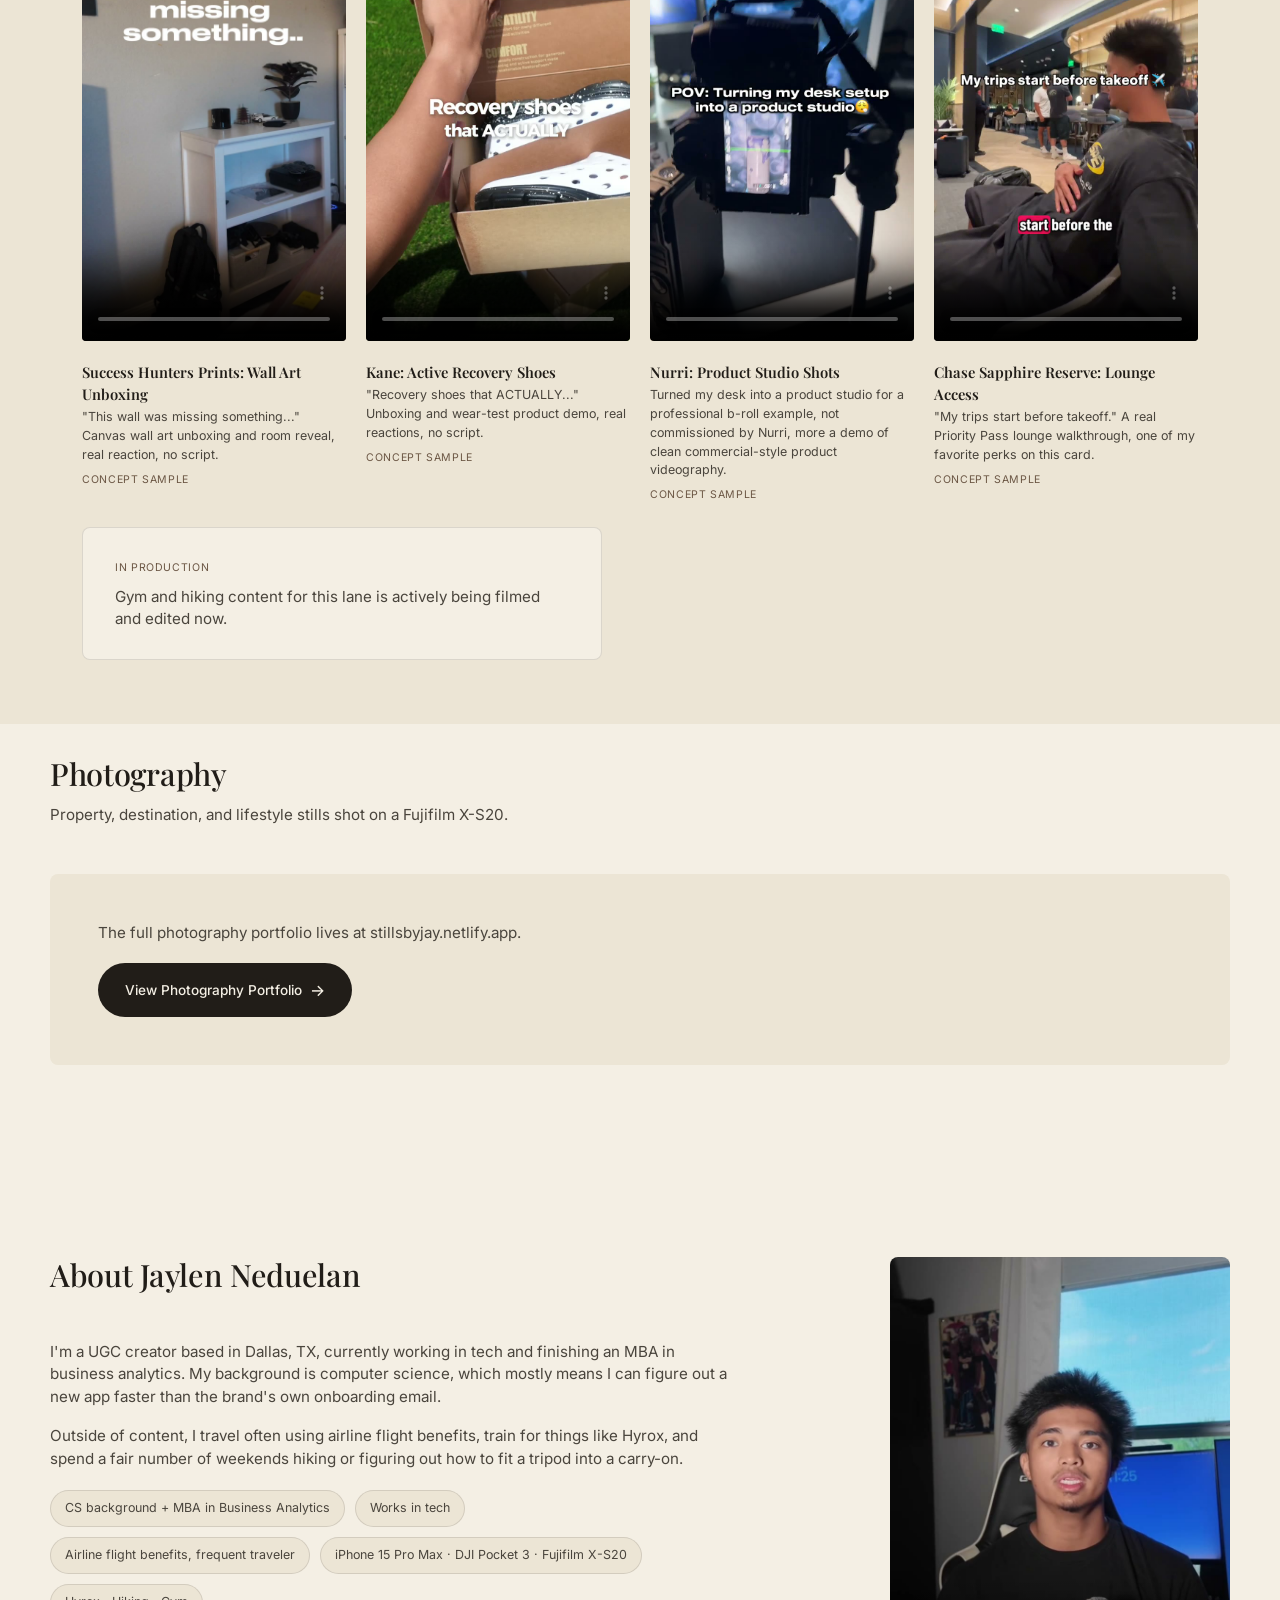
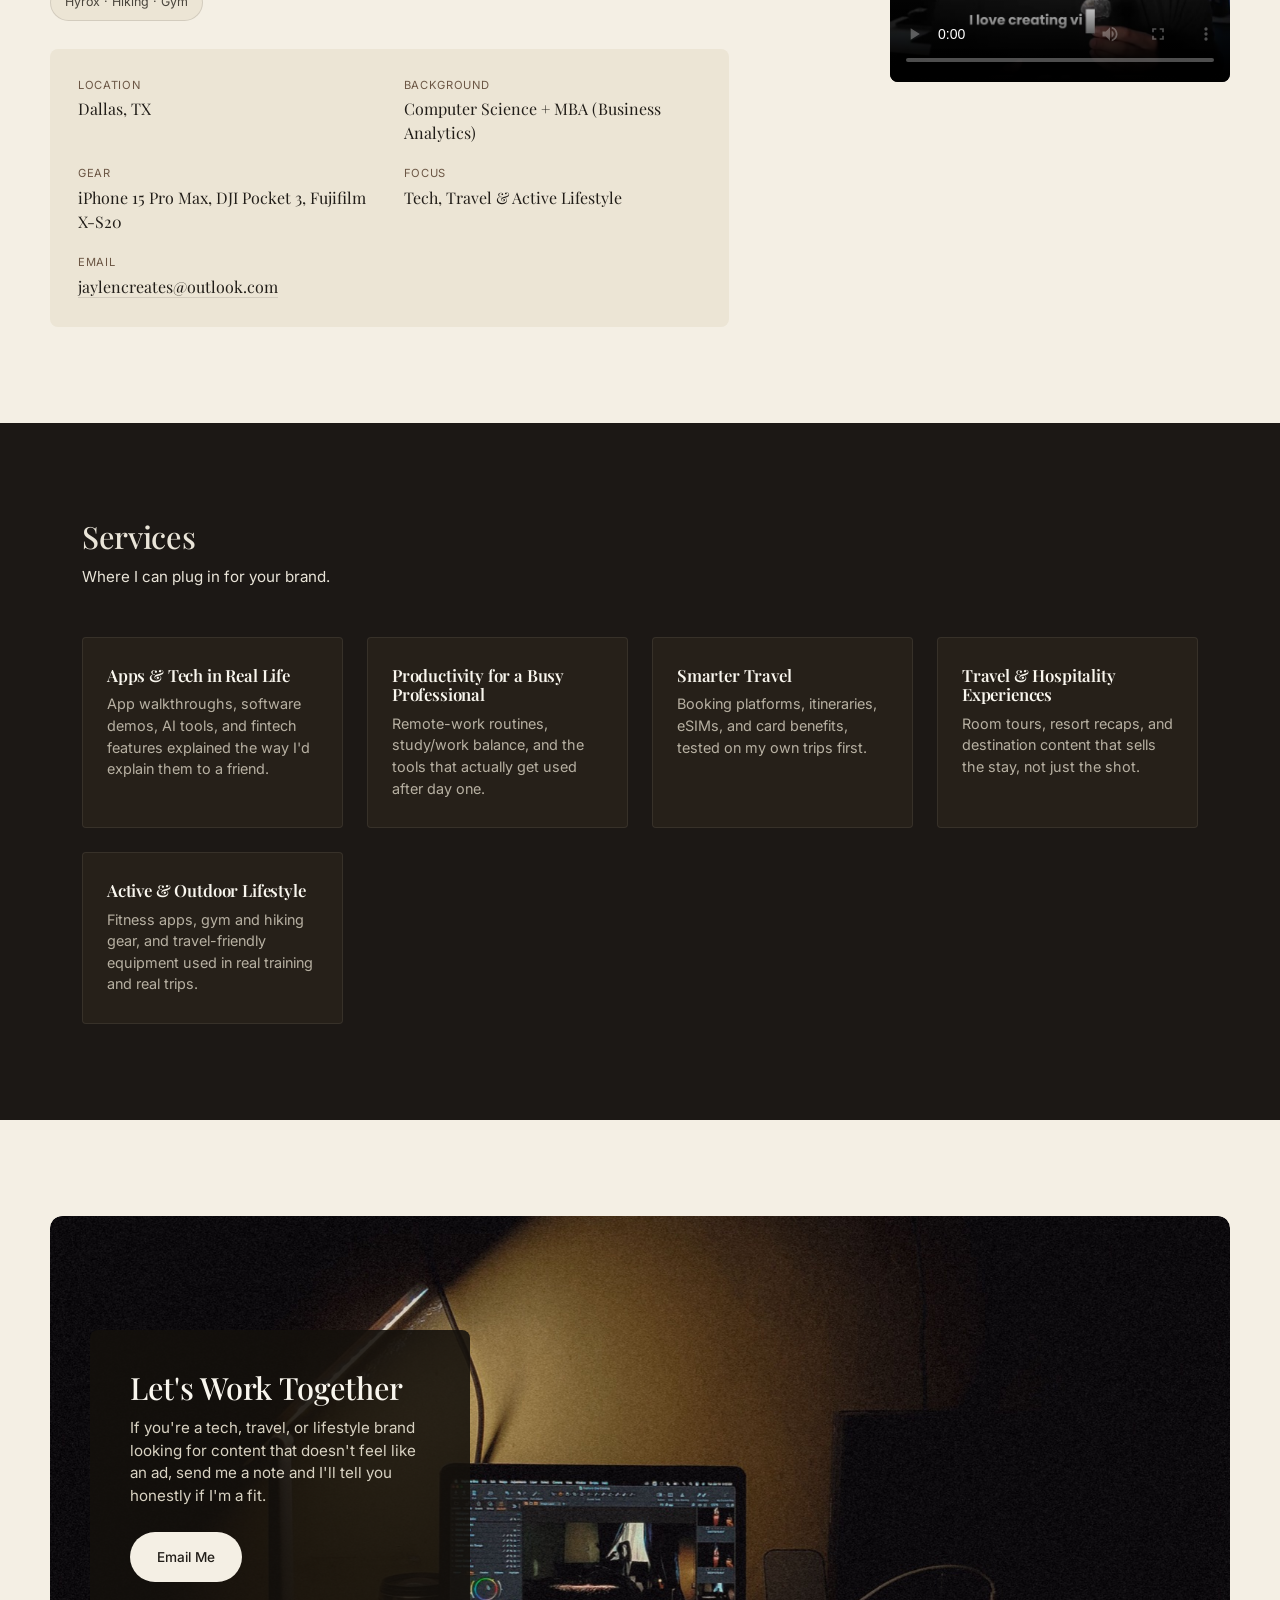
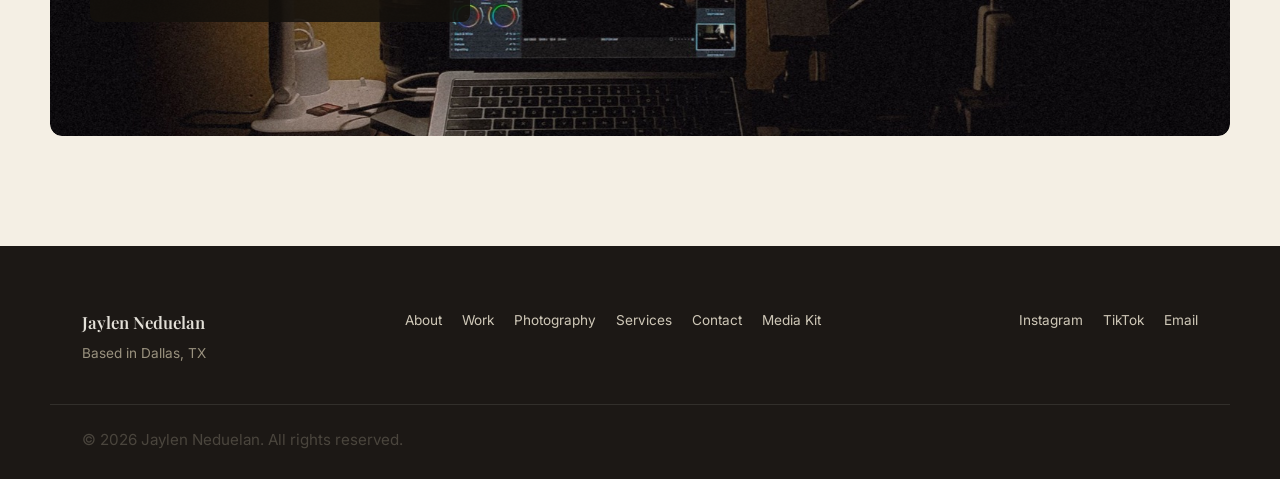
==== commit b26b40f6: "Reorder work galleries and add photography cross-link Move Shogo AI and FoodShot AI to the end of Te" ====
--- a/index.html
+++ b/index.html
@@ -119,38 +119,6 @@
         </figcaption>
       </figure>
       <figure class="gallery-item">
-        <video class="tile-video" src="videos/shogo-ai.mp4" poster="images/shogo-ai-poster.jpg" controls playsinline preload="metadata"></video>
-        <figcaption>
-          <span class="tile-title">Shogo AI: Built a "Will You Go Out With Me" App</span>
-          <span class="tile-note">"Am I cooked, or will she say yes?" Self-evolving AI website builder, from date-picker to confirmation screen.</span>
-          <span class="status-tag">Concept sample</span>
-        </figcaption>
-      </figure>
-      <figure class="gallery-item">
-        <video class="tile-video" src="videos/sprout.mp4" poster="images/sprout-poster.jpg" controls playsinline preload="metadata"></video>
-        <figcaption>
-          <span class="tile-title">Sprout: Swipe-to-Apply Job Search</span>
-          <span class="tile-note">"There's this app called Sprout." Swipe right and it auto-generates a personalized resume and cover letter.</span>
-          <span class="status-tag">Concept sample</span>
-        </figcaption>
-      </figure>
-      <figure class="gallery-item">
-        <video class="tile-video" src="videos/foodshot.mp4" poster="images/foodshot-poster.jpg" controls playsinline preload="metadata"></video>
-        <figcaption>
-          <span class="tile-title">FoodShot AI: Menu-Ready Food Photos</span>
-          <span class="tile-note">"Can an app make this fried rice look menu ready?" Before/after AI food photography demo.</span>
-          <span class="status-tag">Concept sample</span>
-        </figcaption>
-      </figure>
-      <figure class="gallery-item">
-        <video class="tile-video" src="videos/loop-fitness.mp4" poster="images/loop-fitness-poster.jpg" controls playsinline preload="metadata"></video>
-        <figcaption>
-          <span class="tile-title">Loop: Fitness Community App</span>
-          <span class="tile-note">"Here are four things that have been helping me." Workout listicle with a social workout-tracking app woven in.</span>
-          <span class="status-tag">Concept sample</span>
-        </figcaption>
-      </figure>
-      <figure class="gallery-item">
         <video class="tile-video" src="videos/tesana-ai.mp4" poster="images/tesana-ai-poster.jpg" controls playsinline preload="metadata"></video>
         <figcaption>
           <span class="tile-title">Tesana AI: Build-a-Game Concept</span>
@@ -159,10 +127,42 @@
         </figcaption>
       </figure>
       <figure class="gallery-item">
+        <video class="tile-video" src="videos/sprout.mp4" poster="images/sprout-poster.jpg" controls playsinline preload="metadata"></video>
+        <figcaption>
+          <span class="tile-title">Sprout: Swipe-to-Apply Job Search</span>
+          <span class="tile-note">"There's this app called Sprout." Swipe right and it auto-generates a personalized resume and cover letter.</span>
+          <span class="status-tag">Concept sample</span>
+        </figcaption>
+      </figure>
+      <figure class="gallery-item">
+        <video class="tile-video" src="videos/loop-fitness.mp4" poster="images/loop-fitness-poster.jpg" controls playsinline preload="metadata"></video>
+        <figcaption>
+          <span class="tile-title">Loop: Fitness Community App</span>
+          <span class="tile-note">"Here are four things that have been helping me." Workout listicle with a social workout-tracking app woven in.</span>
+          <span class="status-tag">Concept sample</span>
+        </figcaption>
+      </figure>
+      <figure class="gallery-item">
         <video class="tile-video" src="videos/icybox.mp4" poster="images/icybox-poster.jpg" controls playsinline preload="metadata"></video>
         <figcaption>
           <span class="tile-title">IcyBox: Mystery Box Reveal</span>
           <span class="tile-note">"Did we finally hit big?!" Reaction-style duet format for a mystery-box app.</span>
+          <span class="status-tag">Concept sample</span>
+        </figcaption>
+      </figure>
+      <figure class="gallery-item">
+        <video class="tile-video" src="videos/shogo-ai.mp4" poster="images/shogo-ai-poster.jpg" controls playsinline preload="metadata"></video>
+        <figcaption>
+          <span class="tile-title">Shogo AI: Built a "Will You Go Out With Me" App</span>
+          <span class="tile-note">"Am I cooked, or will she say yes?" Self-evolving AI website builder, from date-picker to confirmation screen.</span>
+          <span class="status-tag">300K+ organic views</span>
+        </figcaption>
+      </figure>
+      <figure class="gallery-item">
+        <video class="tile-video" src="videos/foodshot.mp4" poster="images/foodshot-poster.jpg" controls playsinline preload="metadata"></video>
+        <figcaption>
+          <span class="tile-title">FoodShot AI: Menu-Ready Food Photos</span>
+          <span class="tile-note">"Can an app make this fried rice look menu ready?" Before/after AI food photography demo.</span>
           <span class="status-tag">Concept sample</span>
         </figcaption>
       </figure>
@@ -213,6 +213,10 @@
     <div class="status-note status-note--spaced">
       <span class="status-tag">In production</span>
       <p>Recent trips from Greece and hosted stays in the Philippines are in the works, plus upcoming trips to Austin and Breckenridge, Colorado.</p>
+    </div>
+    <div class="status-note status-note--spaced">
+      <span class="status-tag">Also available</span>
+      <p>Property and destination stills from these same trips are in the <a href="#photography" class="inline-link">Photography</a> section below.</p>
     </div>
   </div>
 </section>
--- a/css/style.css
+++ b/css/style.css
@@ -357,6 +357,9 @@
 }
 .fact-value a { color: inherit; text-decoration: none; border-bottom: 1px solid var(--line); }
 .fact-value a:hover { border-bottom-color: var(--ink); }
+
+.inline-link { color: inherit; text-decoration: none; border-bottom: 1px solid currentColor; }
+.inline-link:hover { opacity: 0.7; }
 
 /* ============ TRUSTED BY ============ */
 .section--trusted { background: var(--dark); padding: 72px 0; }
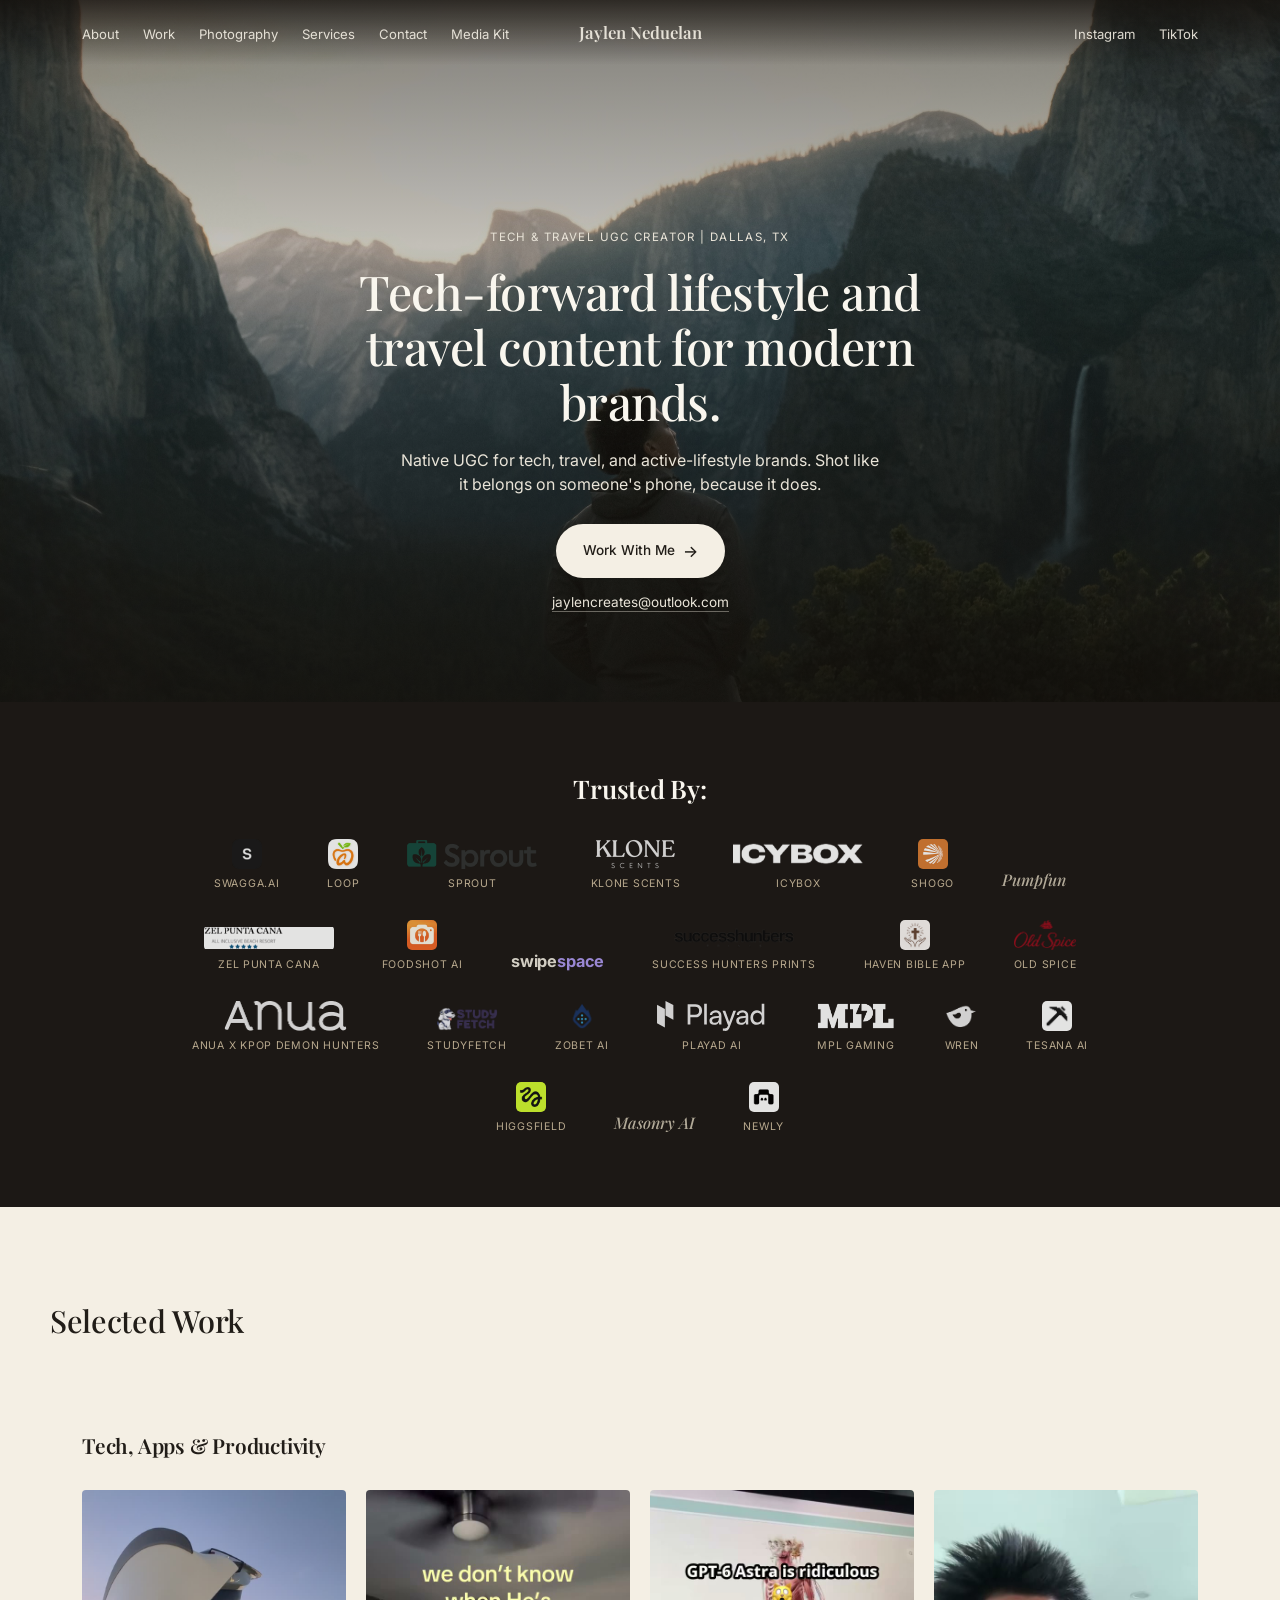
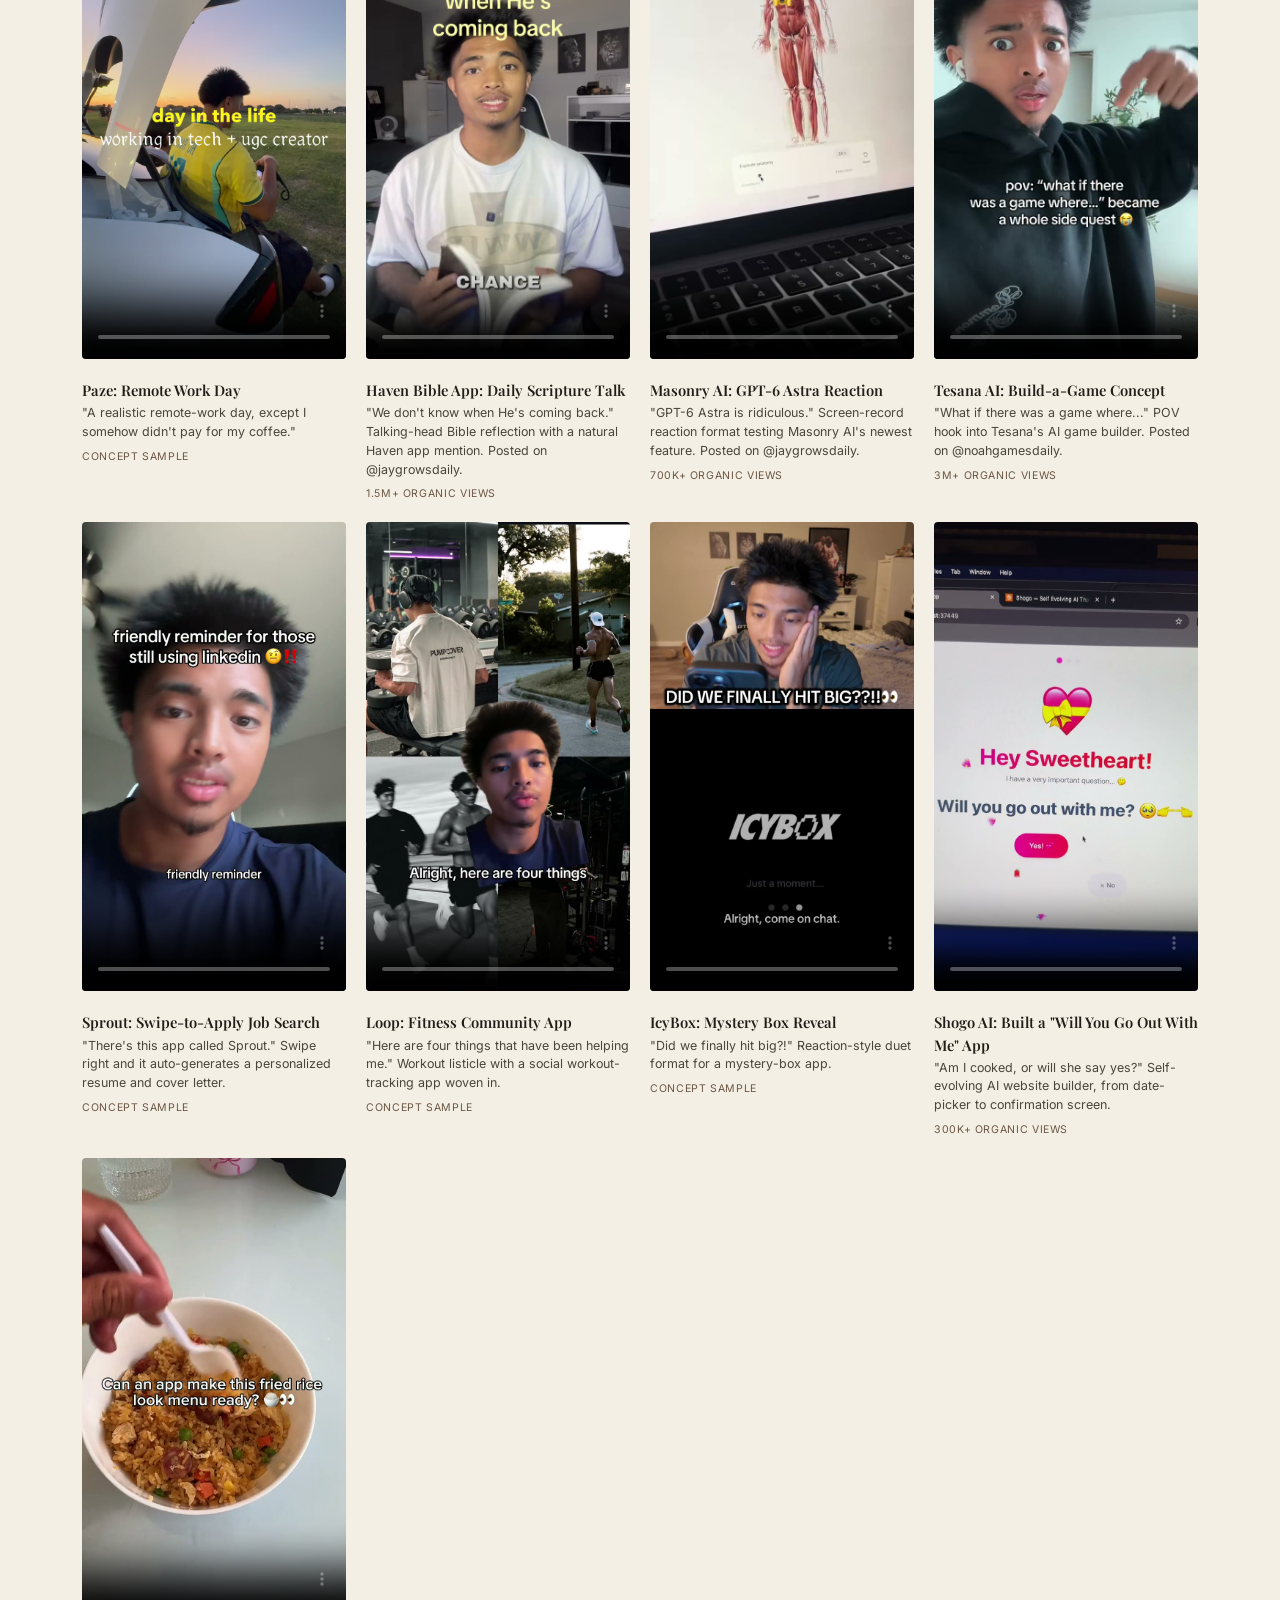
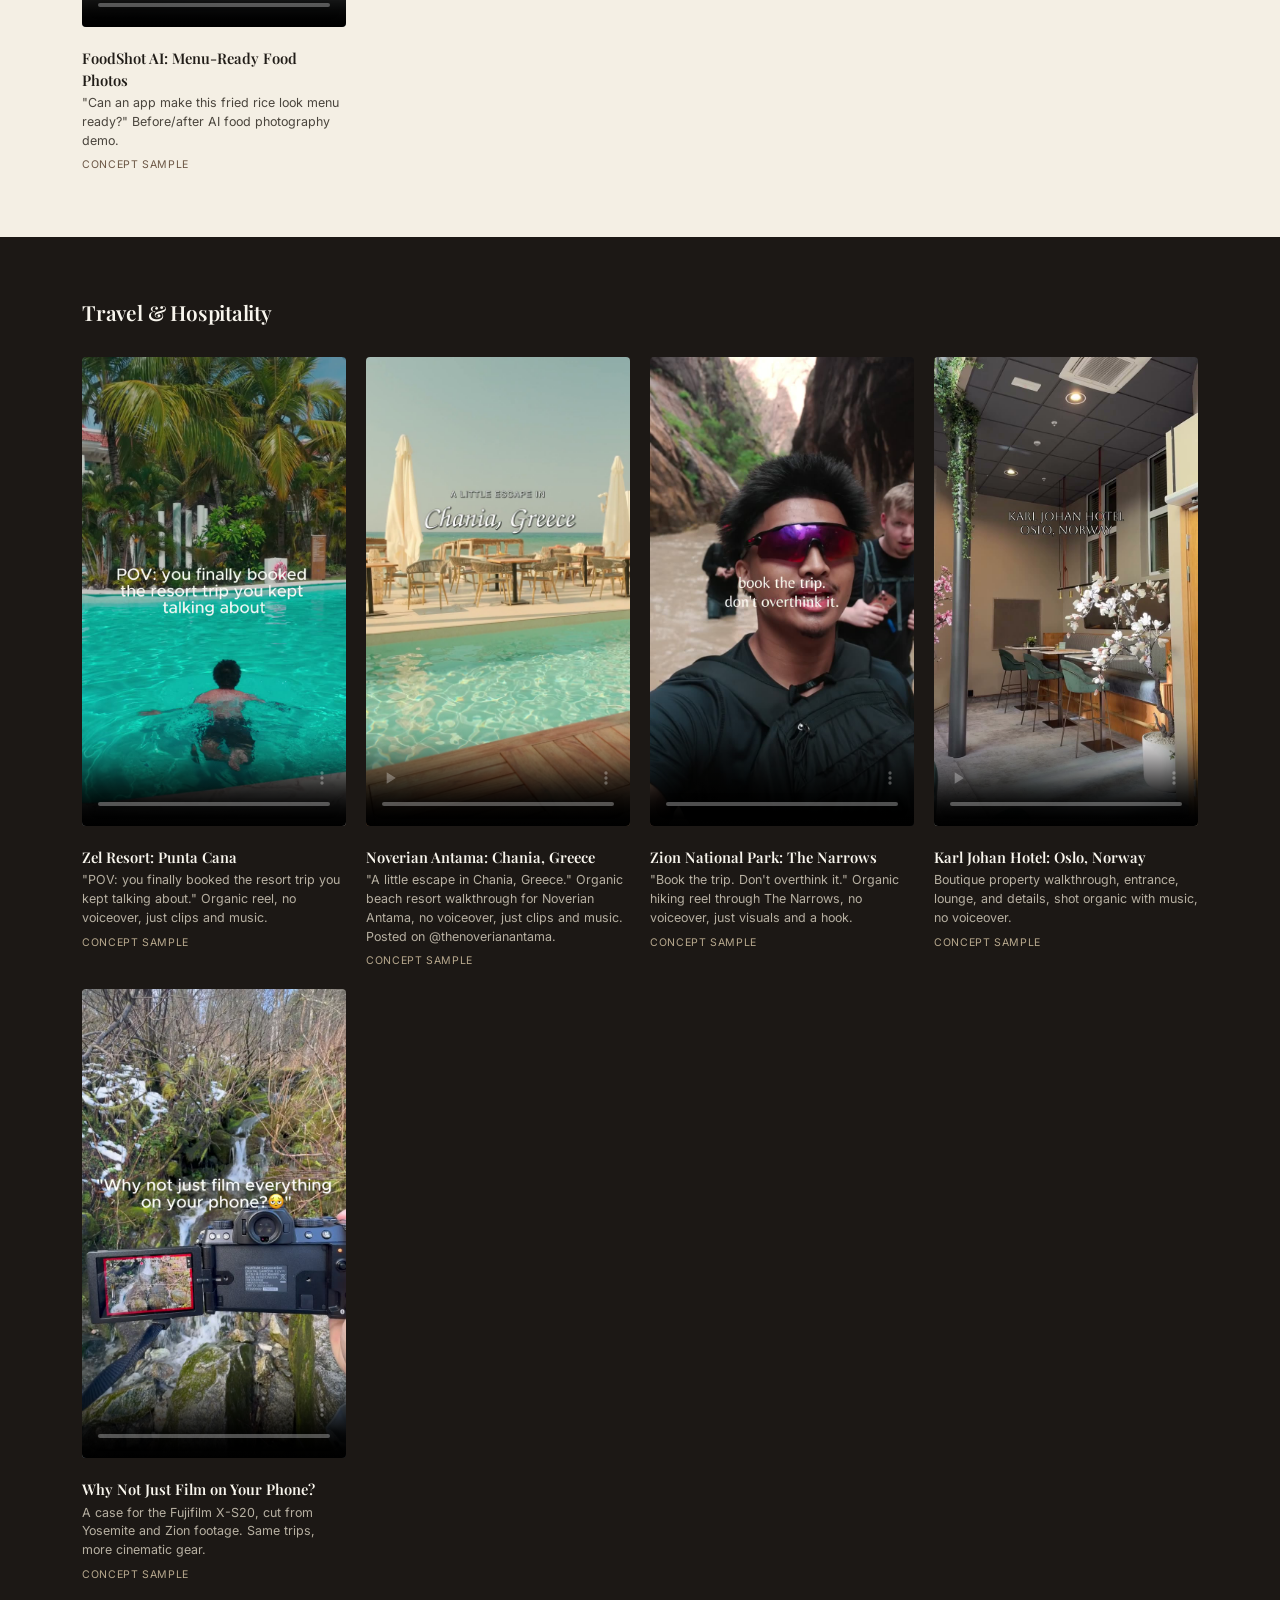
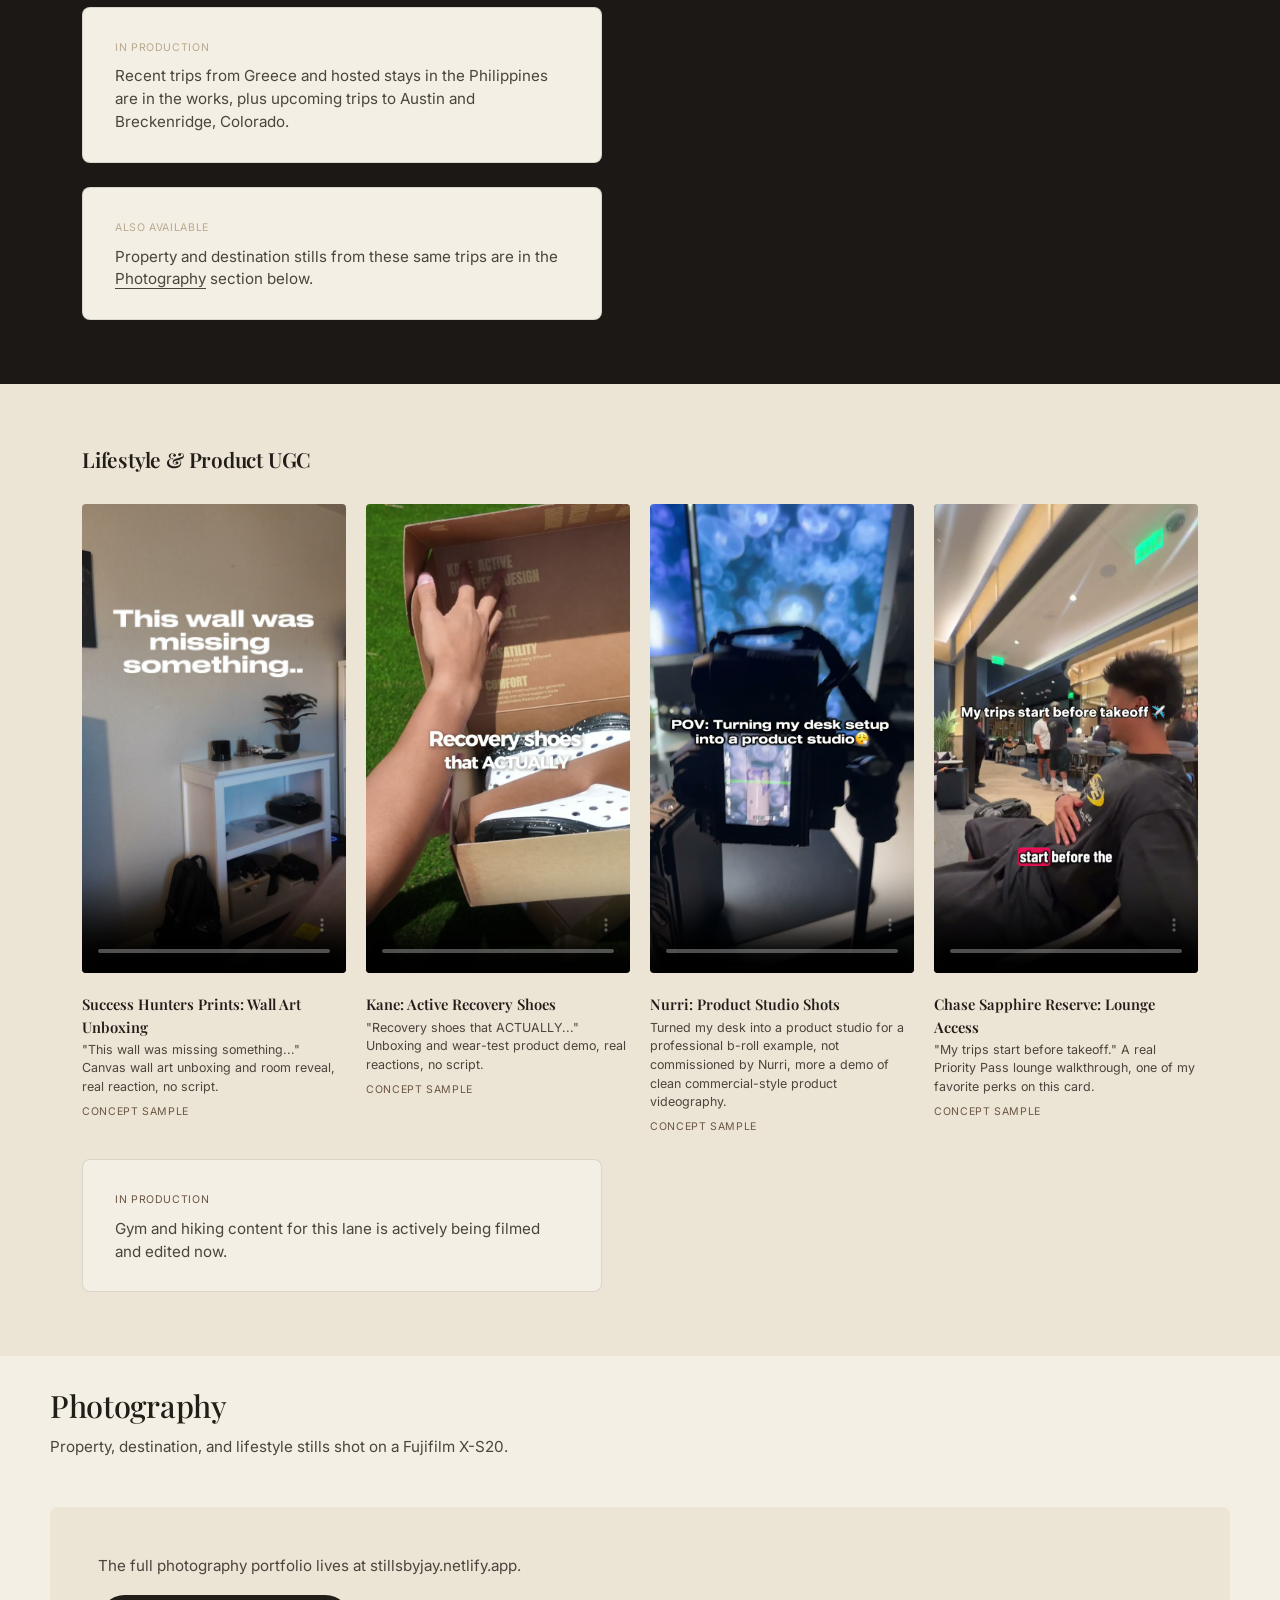
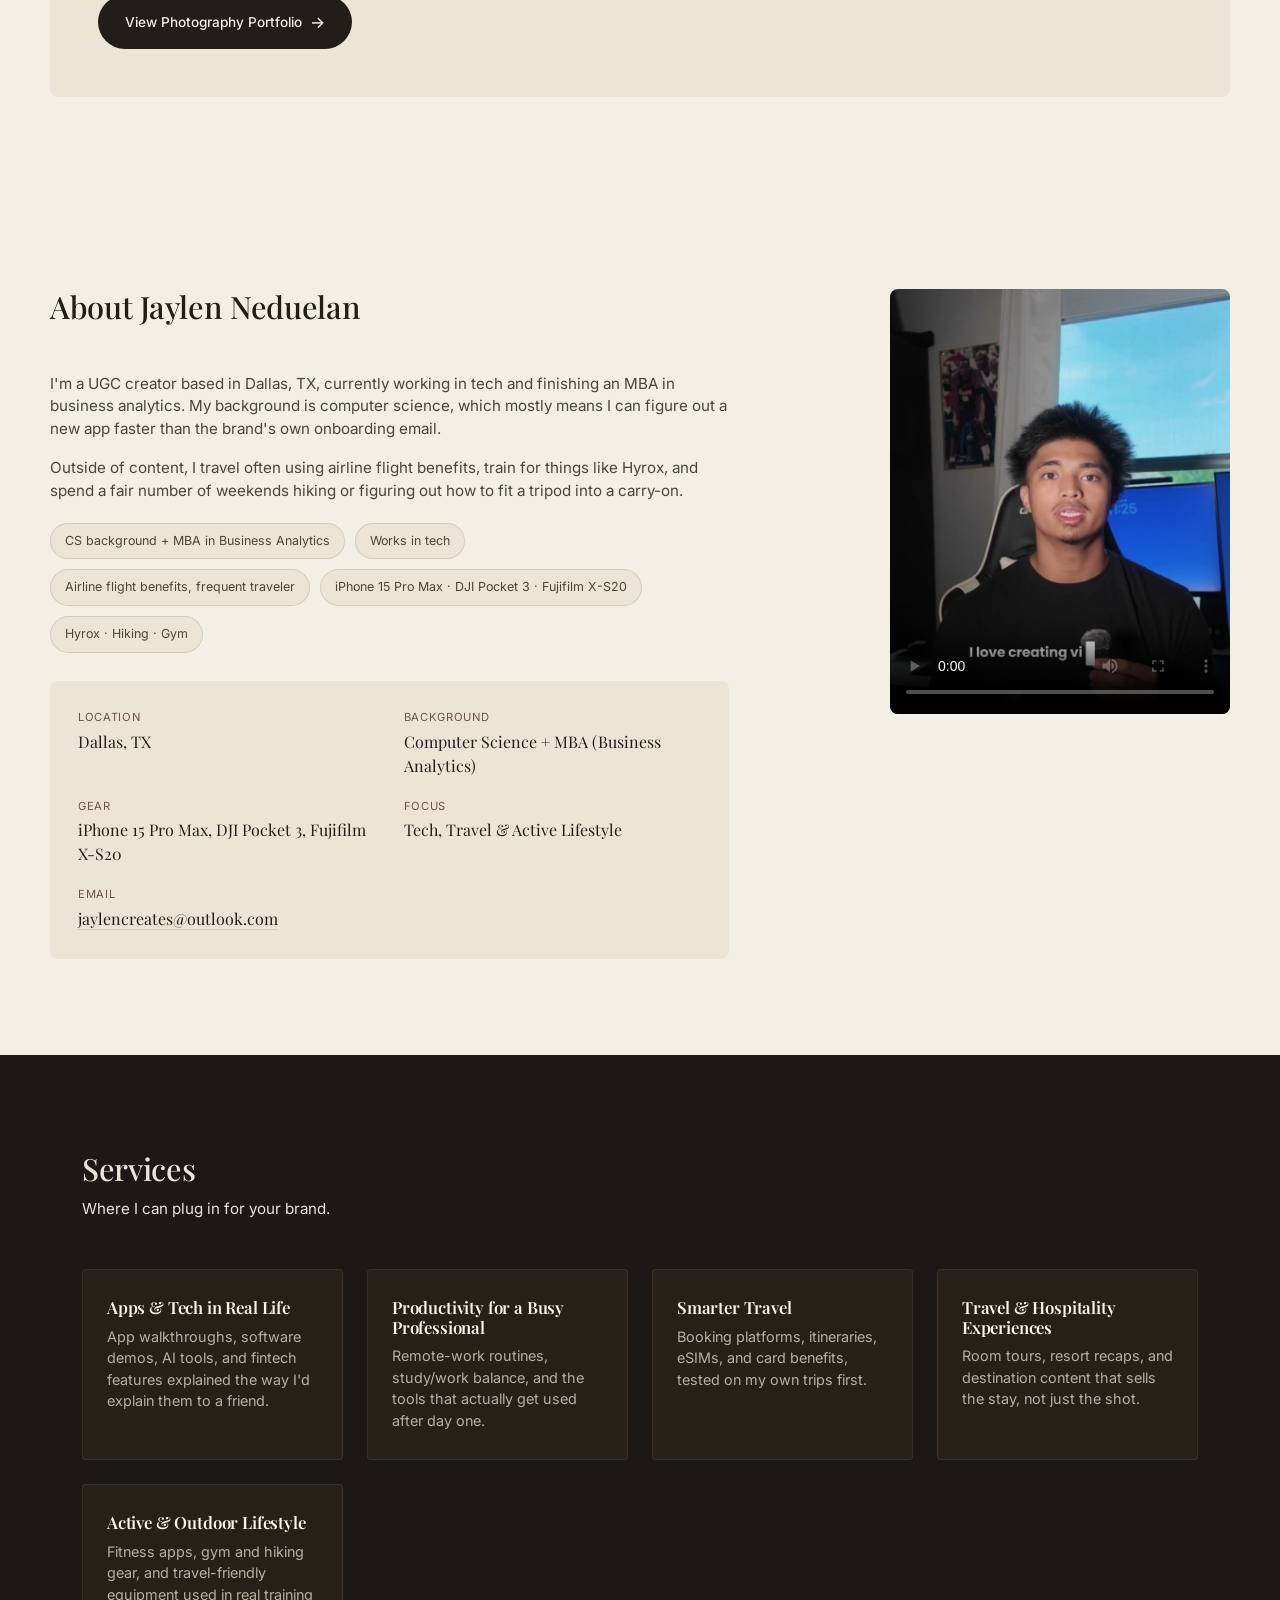
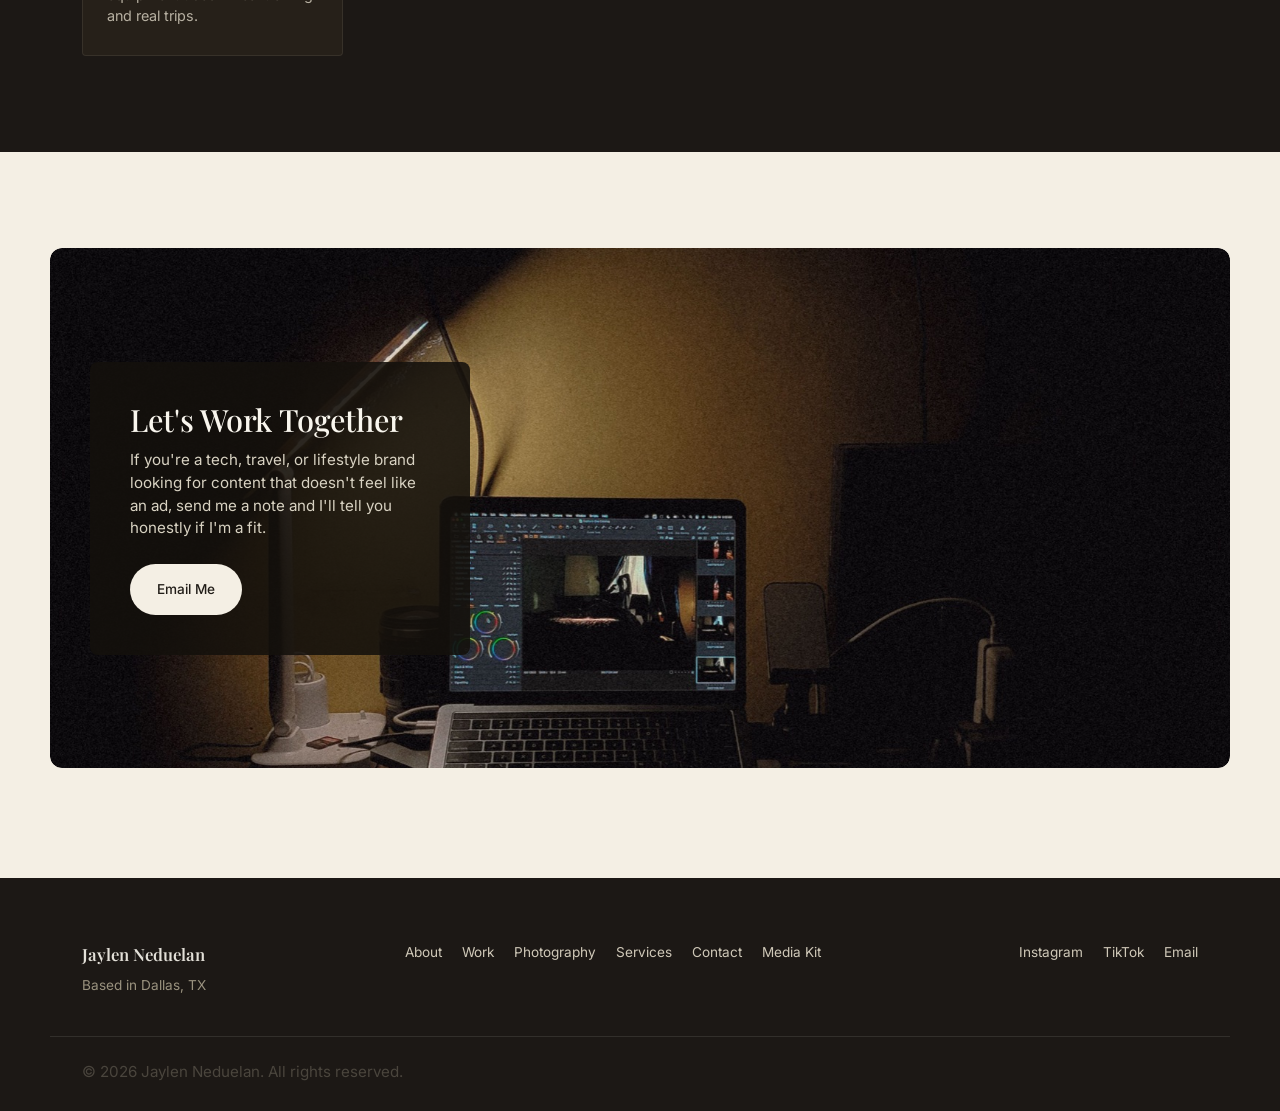
==== commit 3dff0077: "Add Noverian Antama Chania resort video to Travel & Hospitality Placed right after Zel Resort: Punta" ====
--- a/index.html
+++ b/index.html
@@ -186,6 +186,14 @@
         </figcaption>
       </figure>
       <figure class="gallery-item">
+        <video class="tile-video" src="videos/noverian-antama-chania.mp4" poster="images/noverian-antama-chania-poster.jpg" controls playsinline preload="metadata"></video>
+        <figcaption>
+          <span class="tile-title">Noverian Antama: Chania, Greece</span>
+          <span class="tile-note">"A little escape in Chania, Greece." Organic beach resort walkthrough for Noverian Antama, no voiceover, just clips and music. Posted on @thenoverianantama.</span>
+          <span class="status-tag">Concept sample</span>
+        </figcaption>
+      </figure>
+      <figure class="gallery-item">
         <video class="tile-video" src="videos/zion-narrows.mp4" poster="images/zion-narrows-poster.jpg" controls playsinline preload="metadata"></video>
         <figcaption>
           <span class="tile-title">Zion National Park: The Narrows</span>
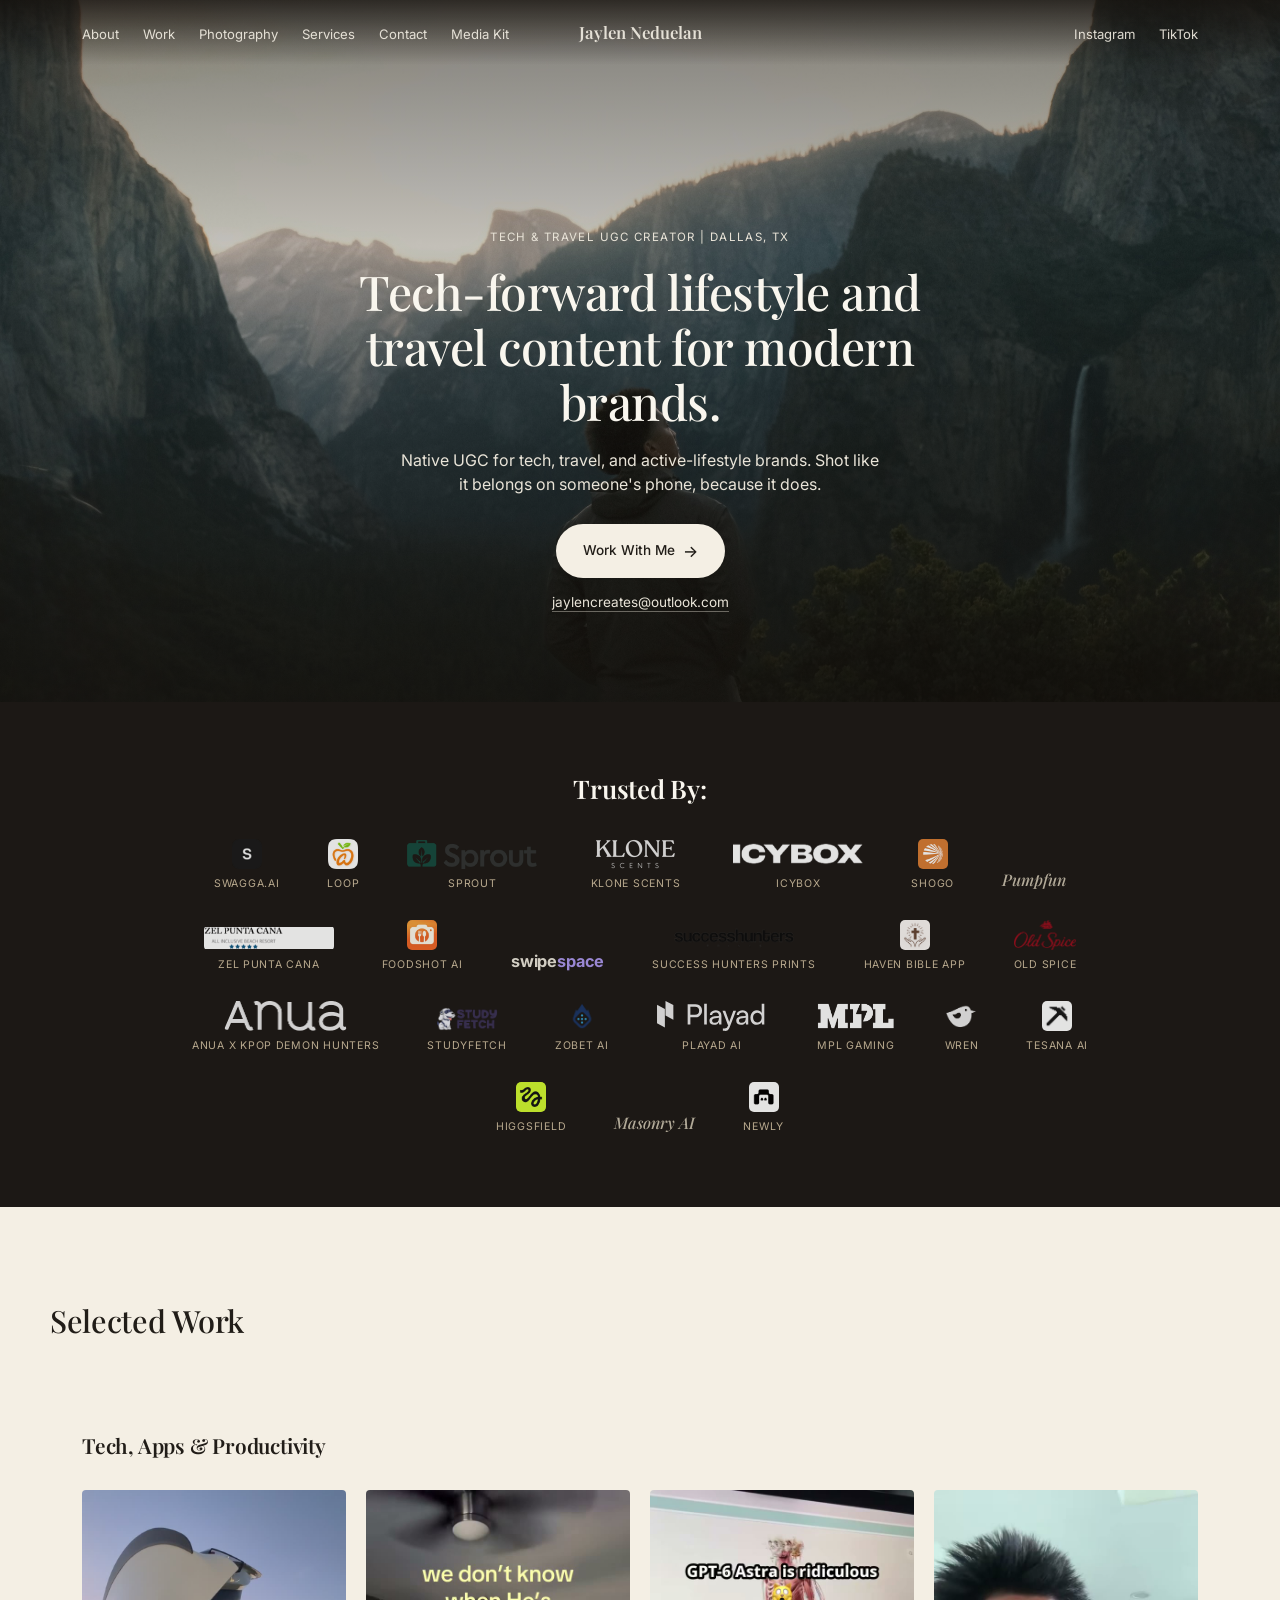
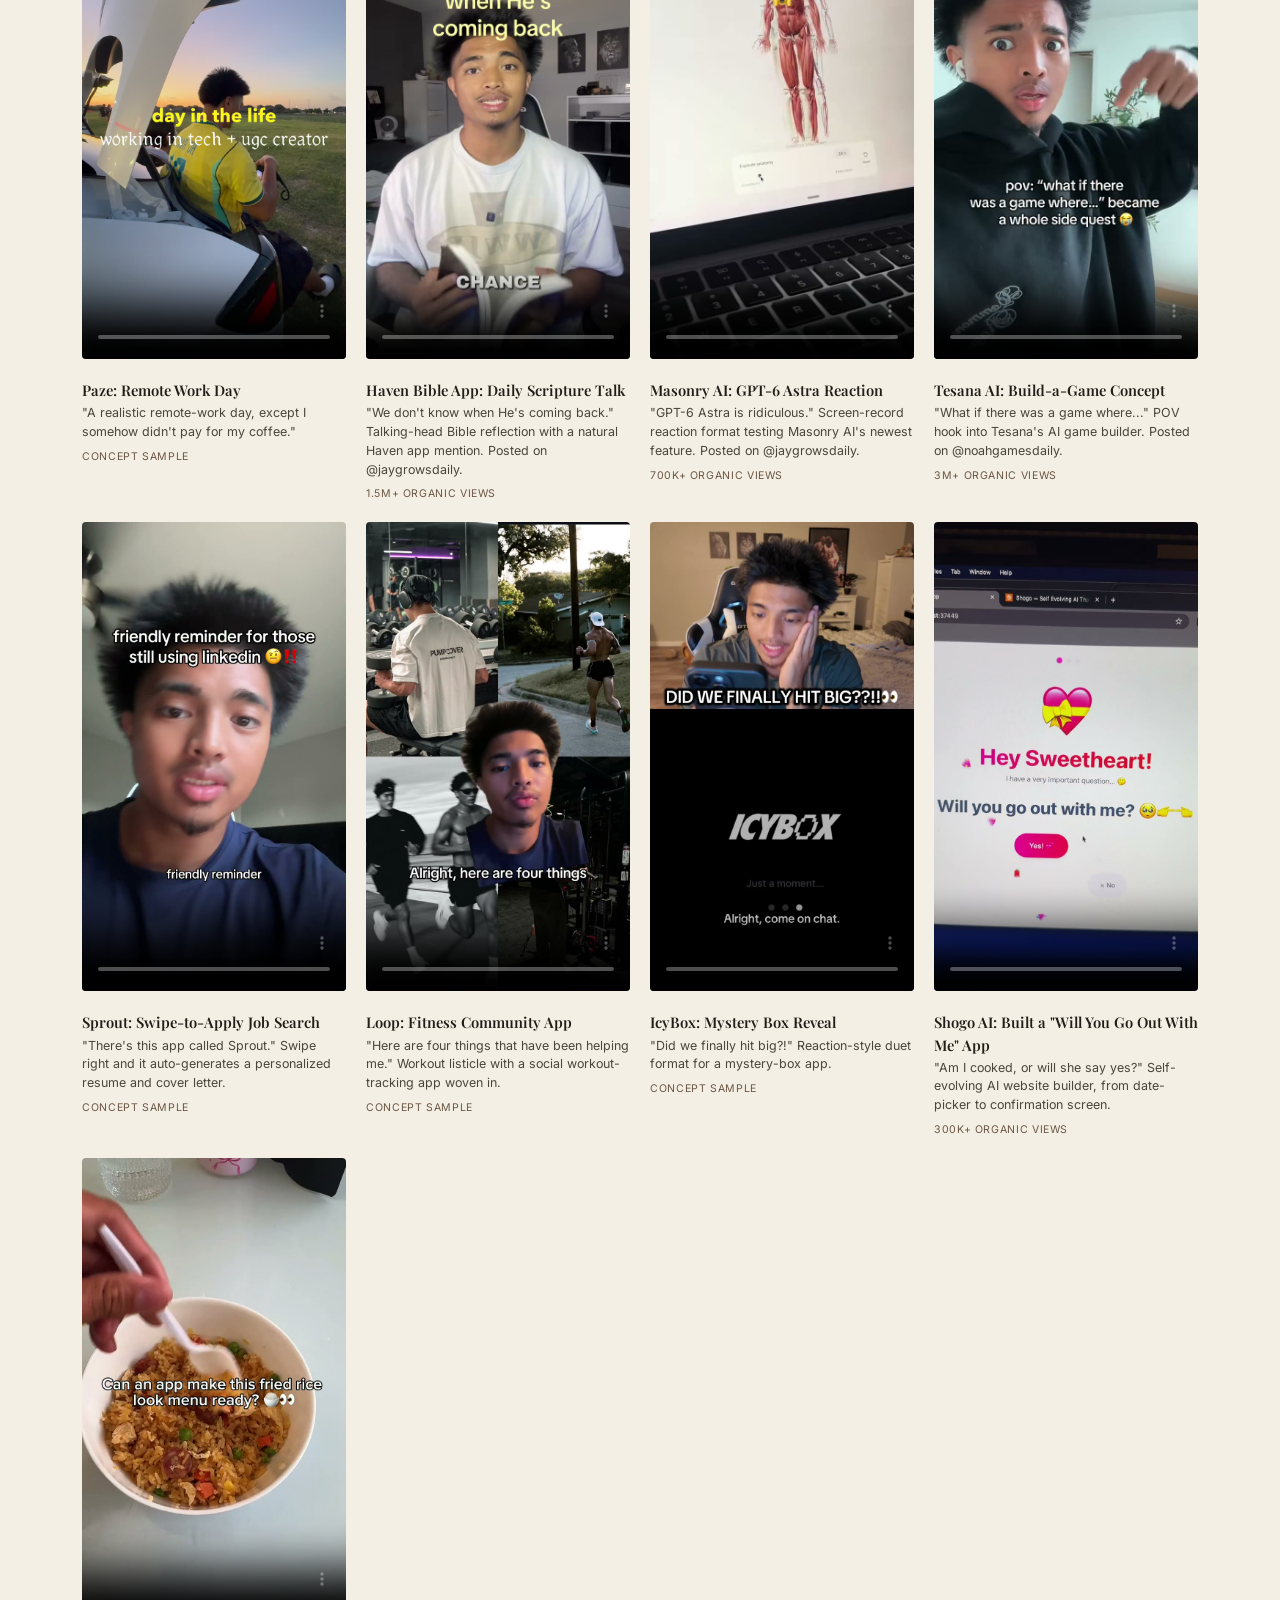
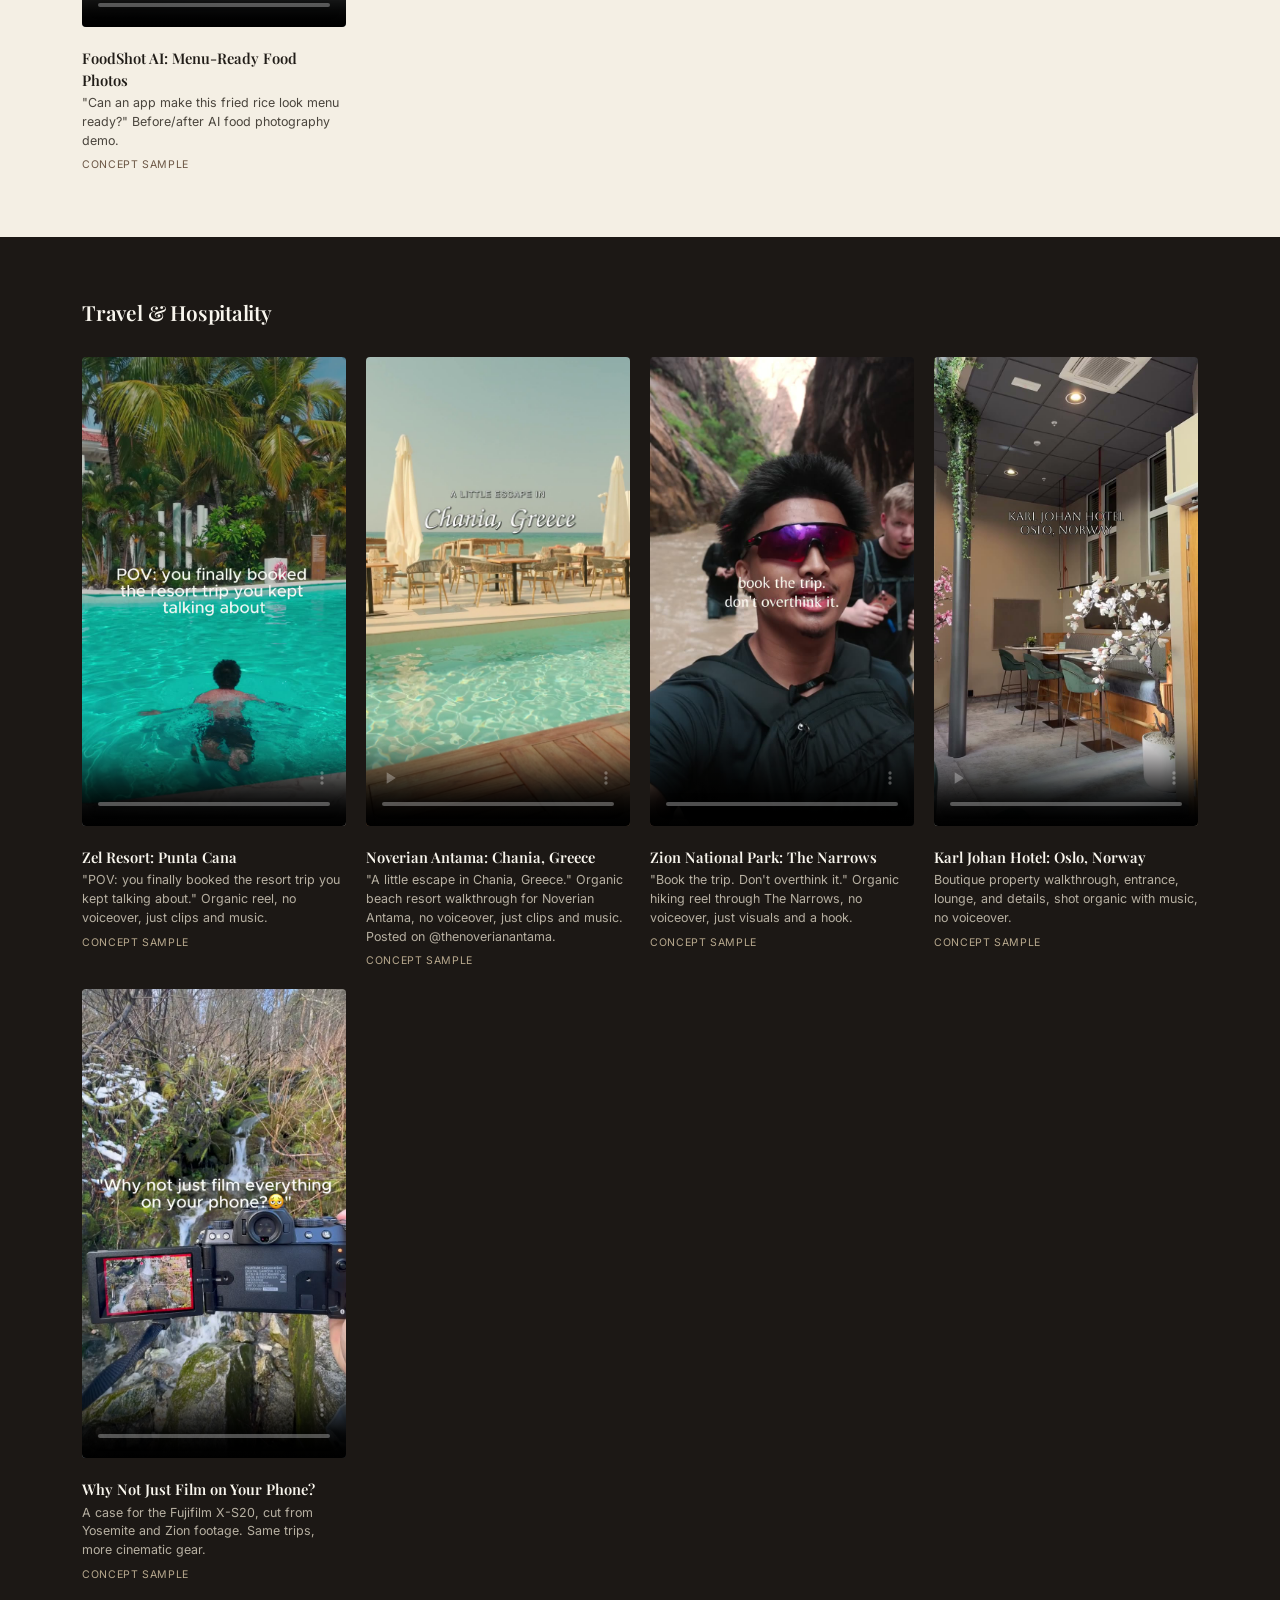
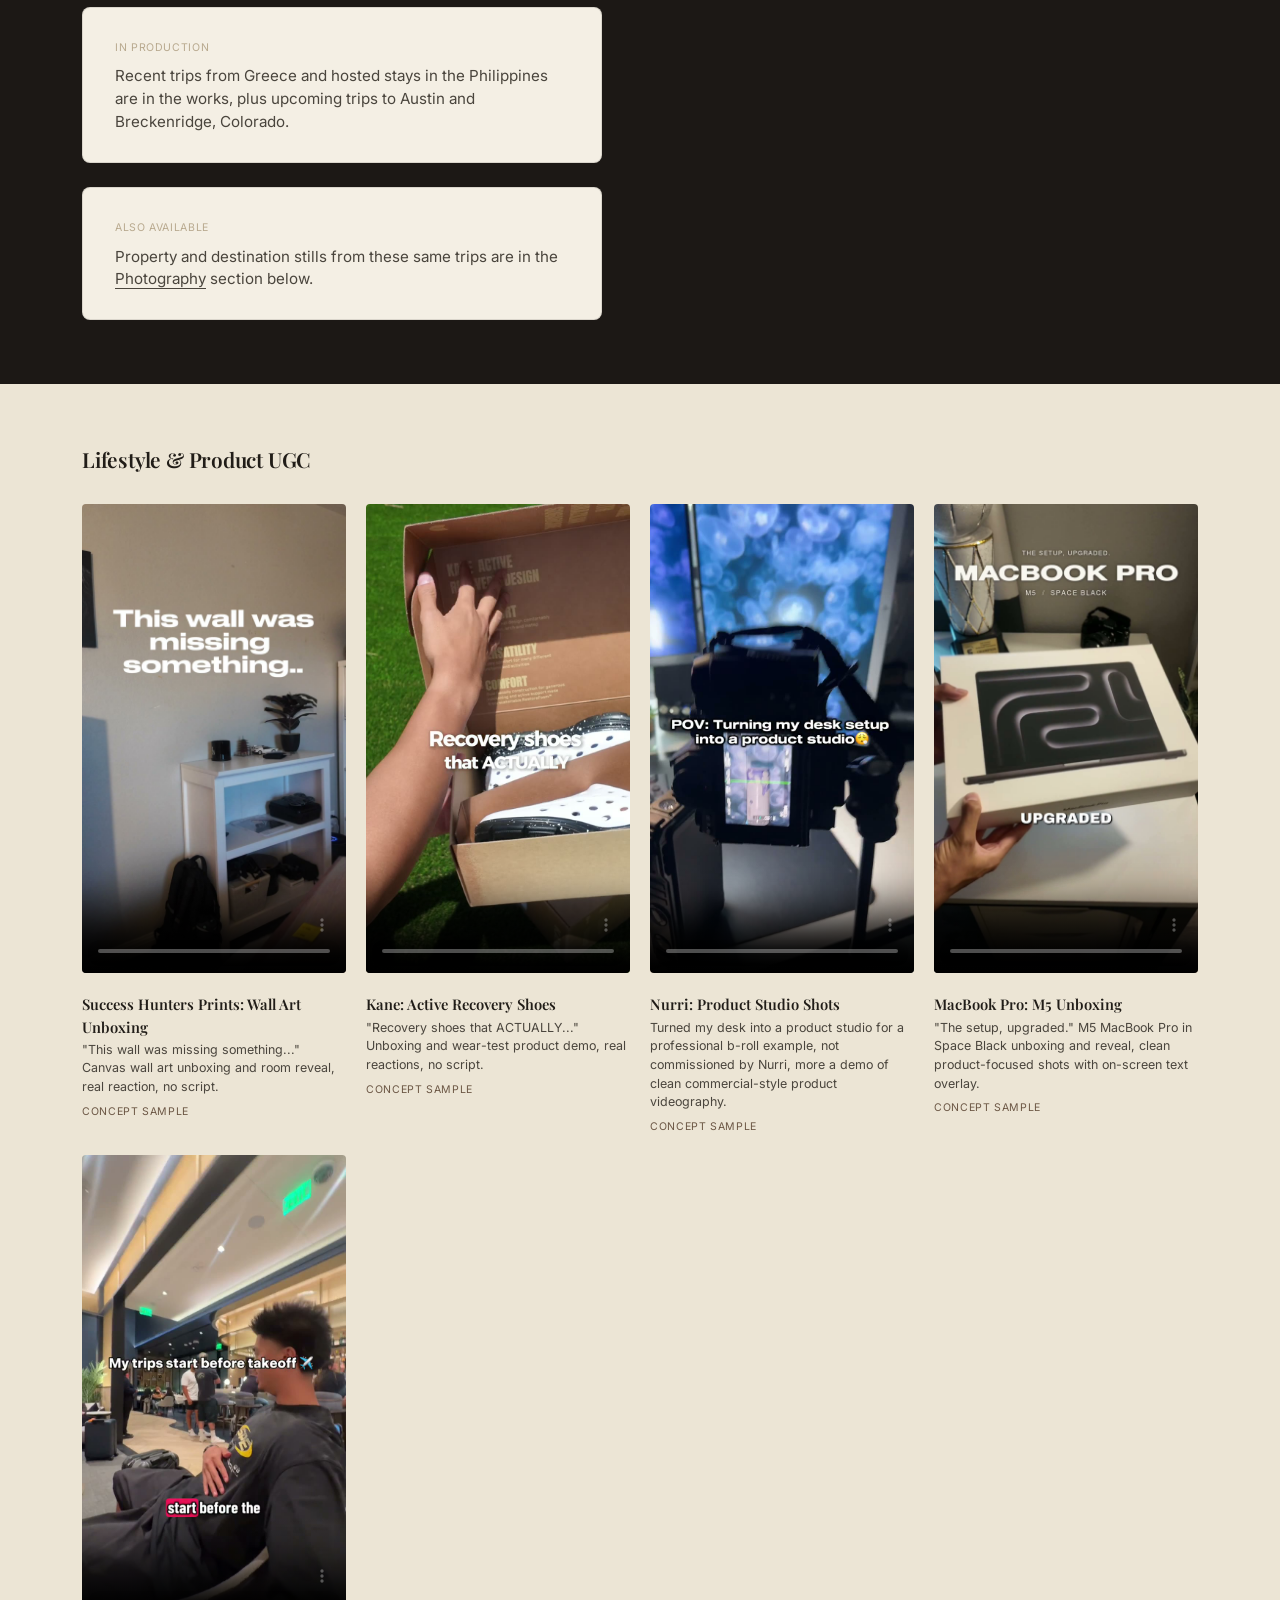
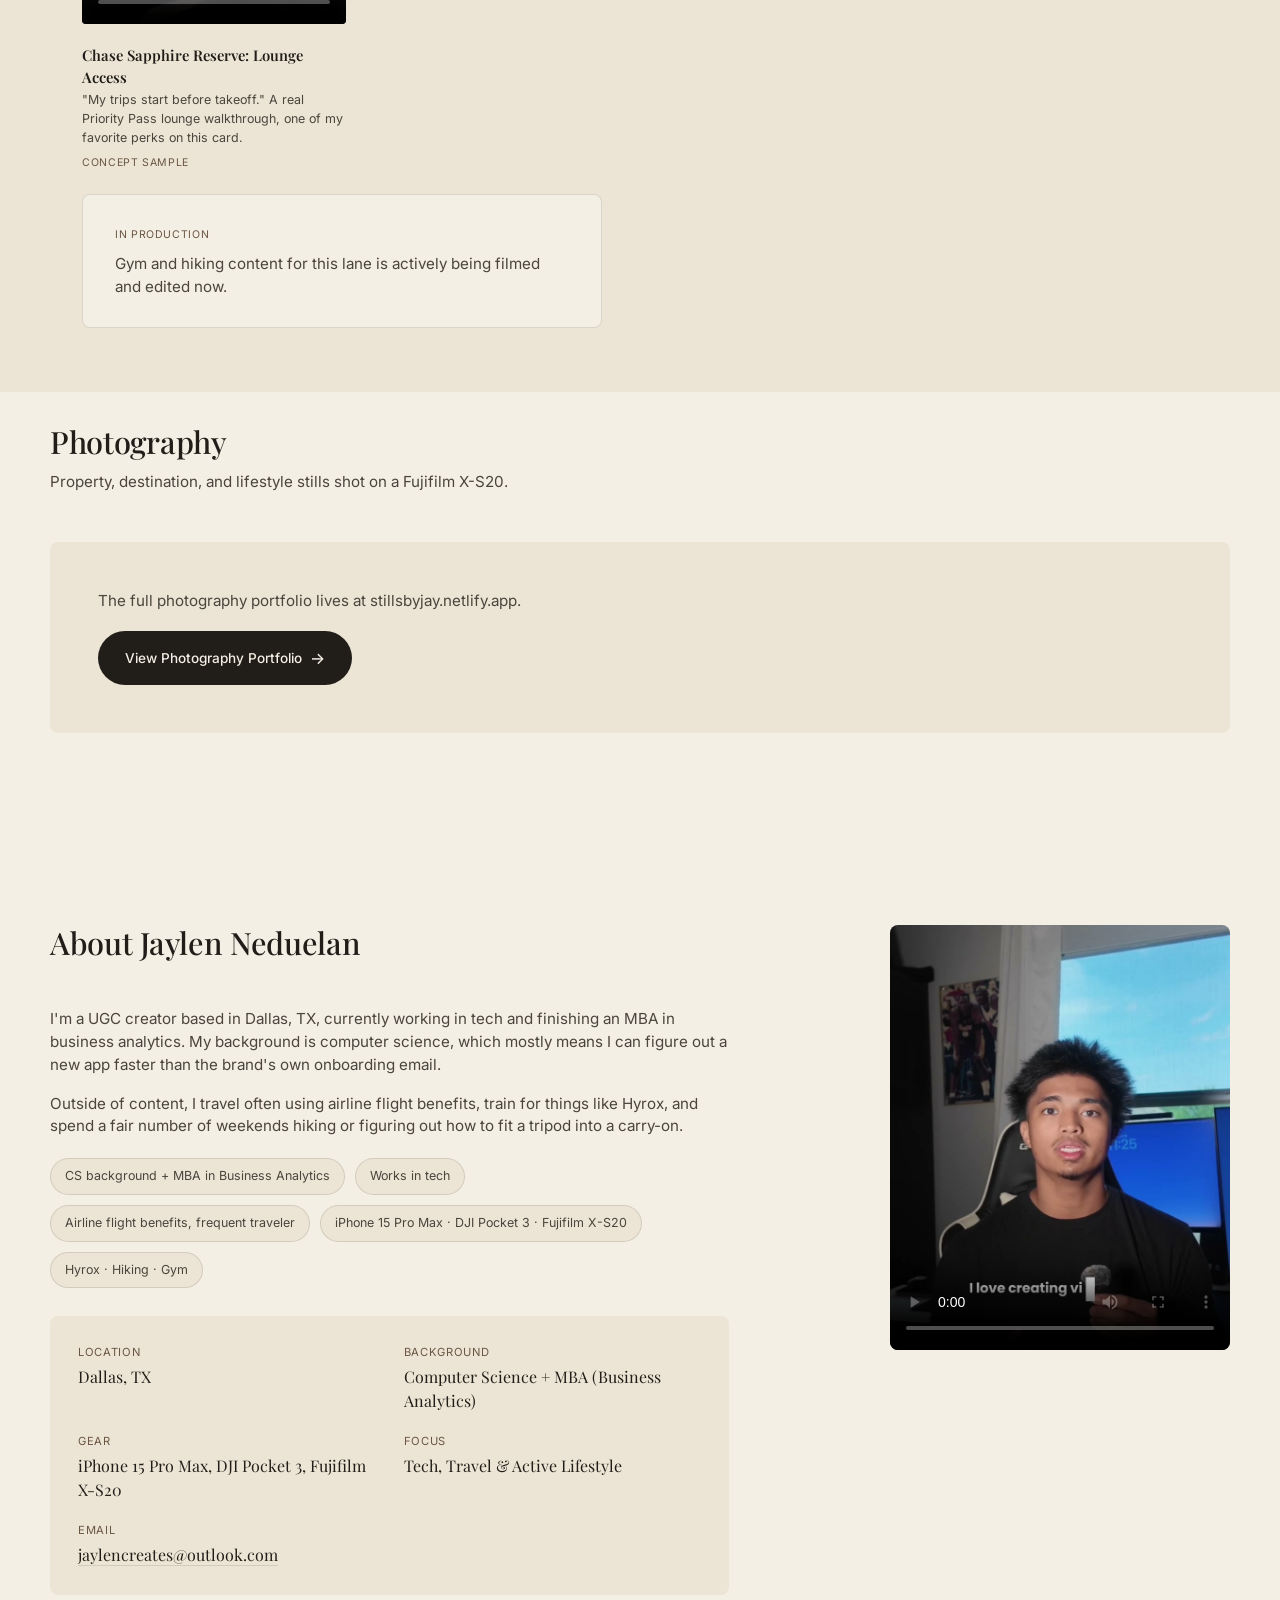
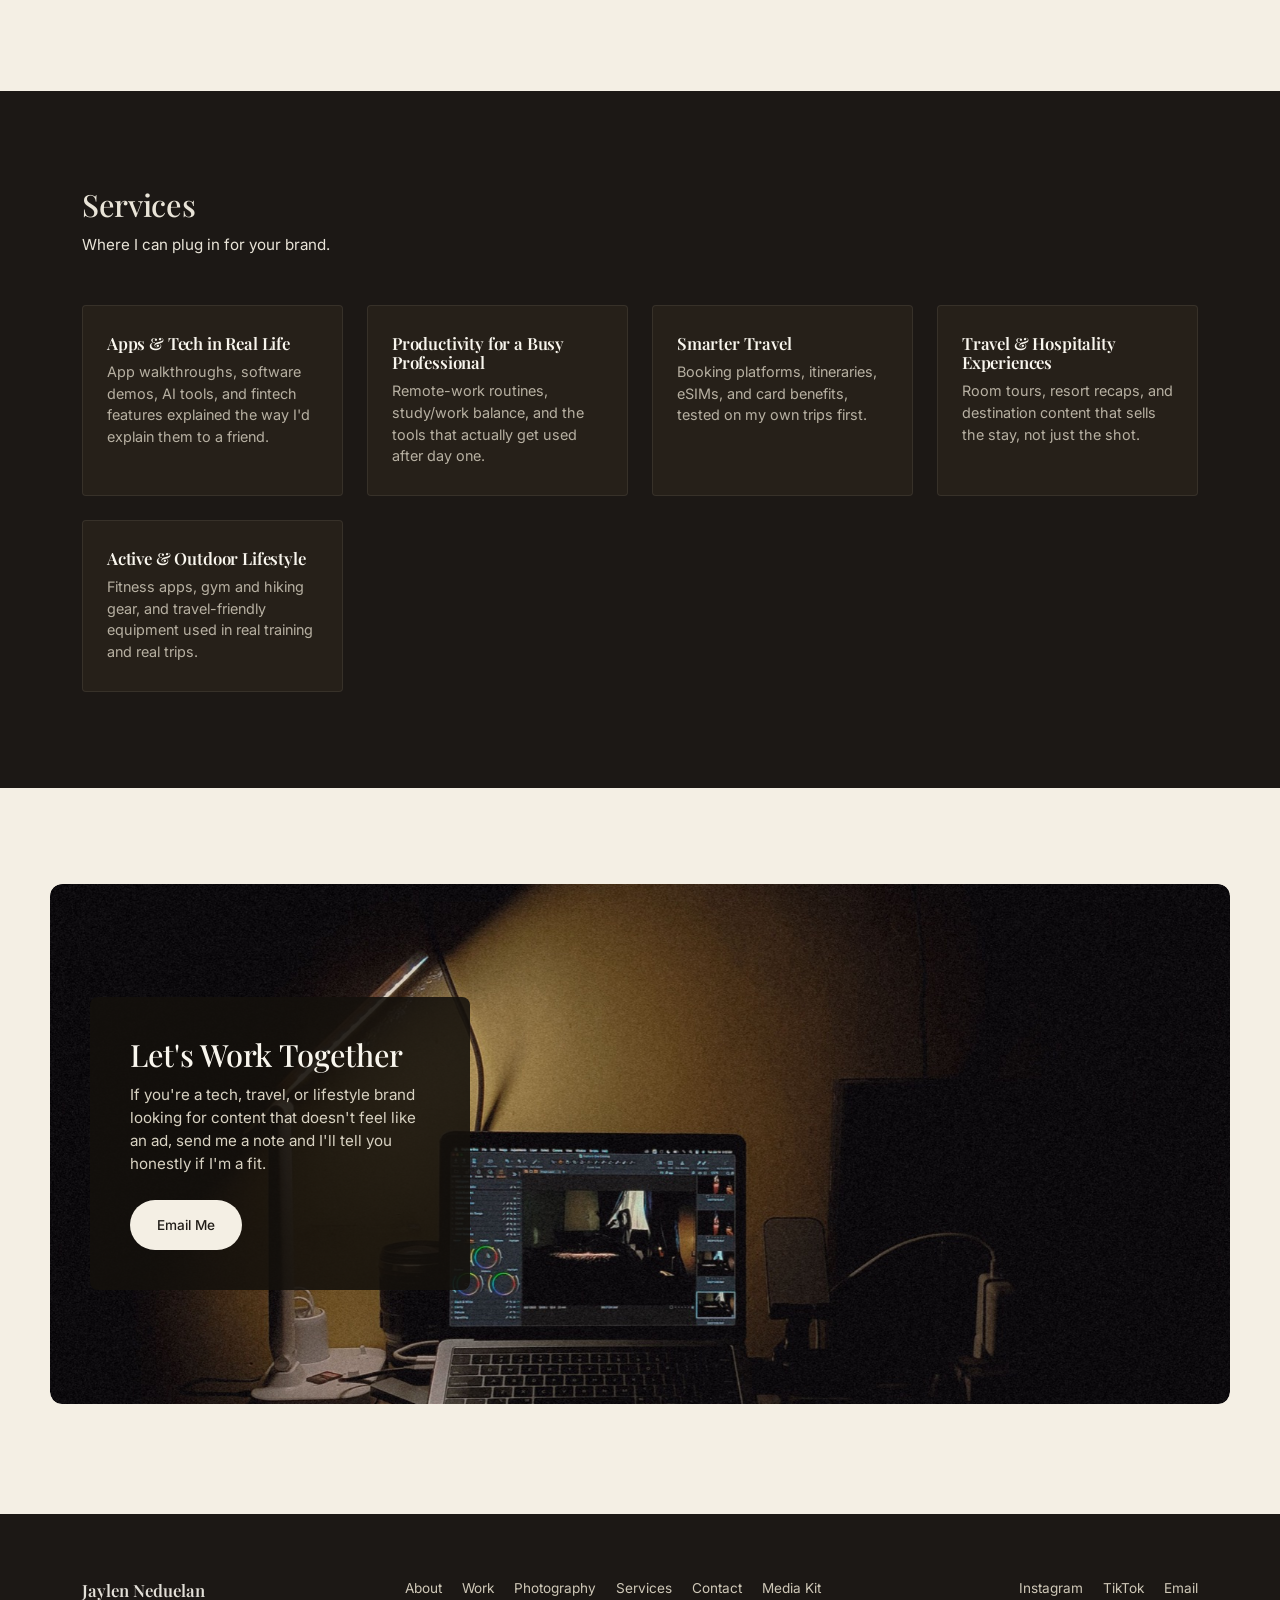
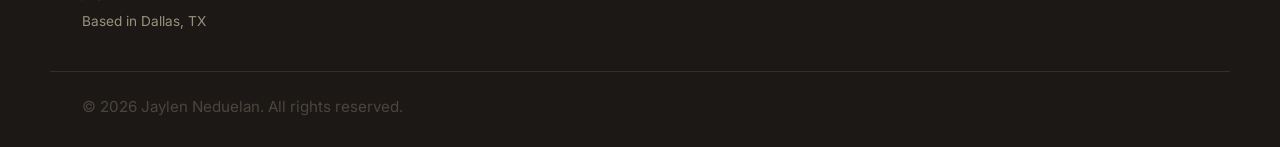
==== commit 38066bcf: "Add MacBook Pro M5 unboxing to Lifestyle & Product UGC Placed alongside the other physical-product u" ====
--- a/index.html
+++ b/index.html
@@ -261,6 +261,14 @@
         </figcaption>
       </figure>
       <figure class="gallery-item">
+        <video class="tile-video" src="videos/macbook-pro-m5.mp4" poster="images/macbook-pro-m5-poster.jpg" controls playsinline preload="metadata"></video>
+        <figcaption>
+          <span class="tile-title">MacBook Pro: M5 Unboxing</span>
+          <span class="tile-note">"The setup, upgraded." M5 MacBook Pro in Space Black unboxing and reveal, clean product-focused shots with on-screen text overlay.</span>
+          <span class="status-tag">Concept sample</span>
+        </figcaption>
+      </figure>
+      <figure class="gallery-item">
         <video class="tile-video" src="videos/chase-sapphire.mp4" poster="images/chase-sapphire-poster.jpg" controls playsinline preload="metadata"></video>
         <figcaption>
           <span class="tile-title">Chase Sapphire Reserve: Lounge Access</span>
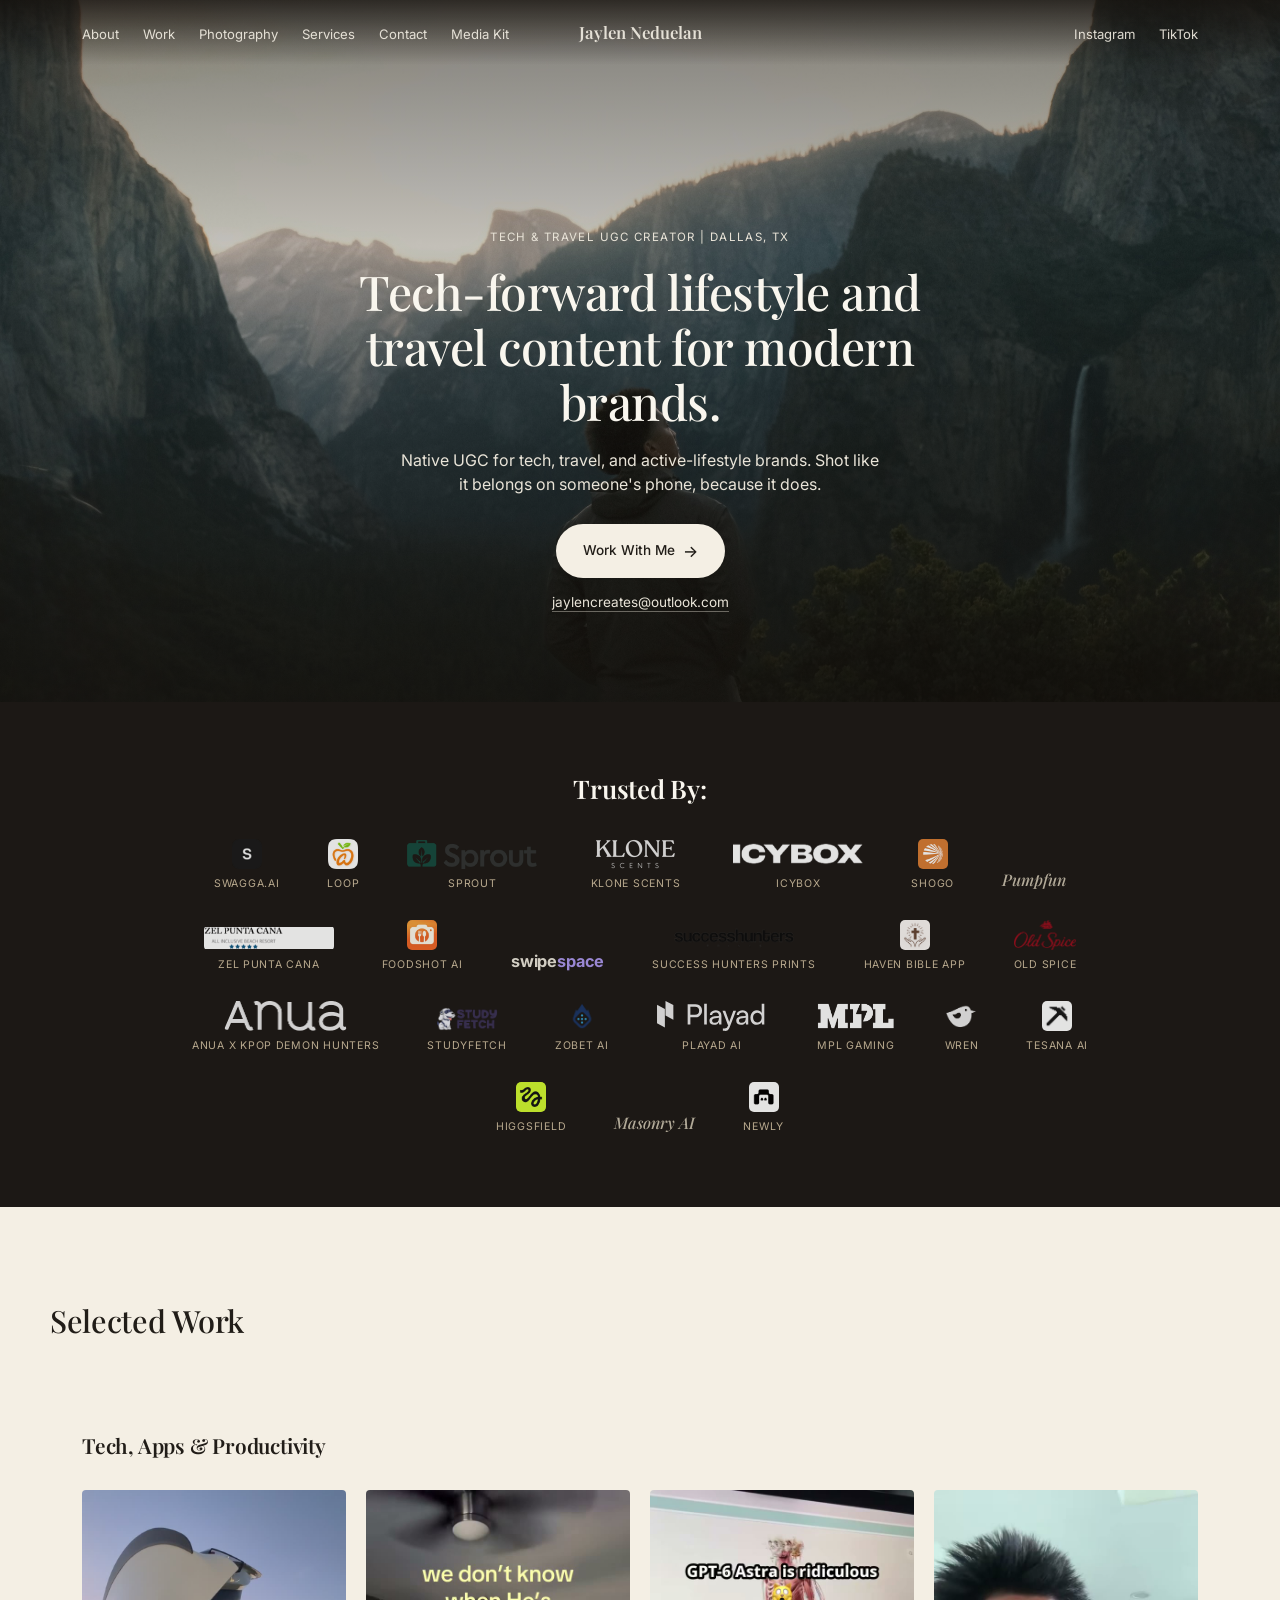
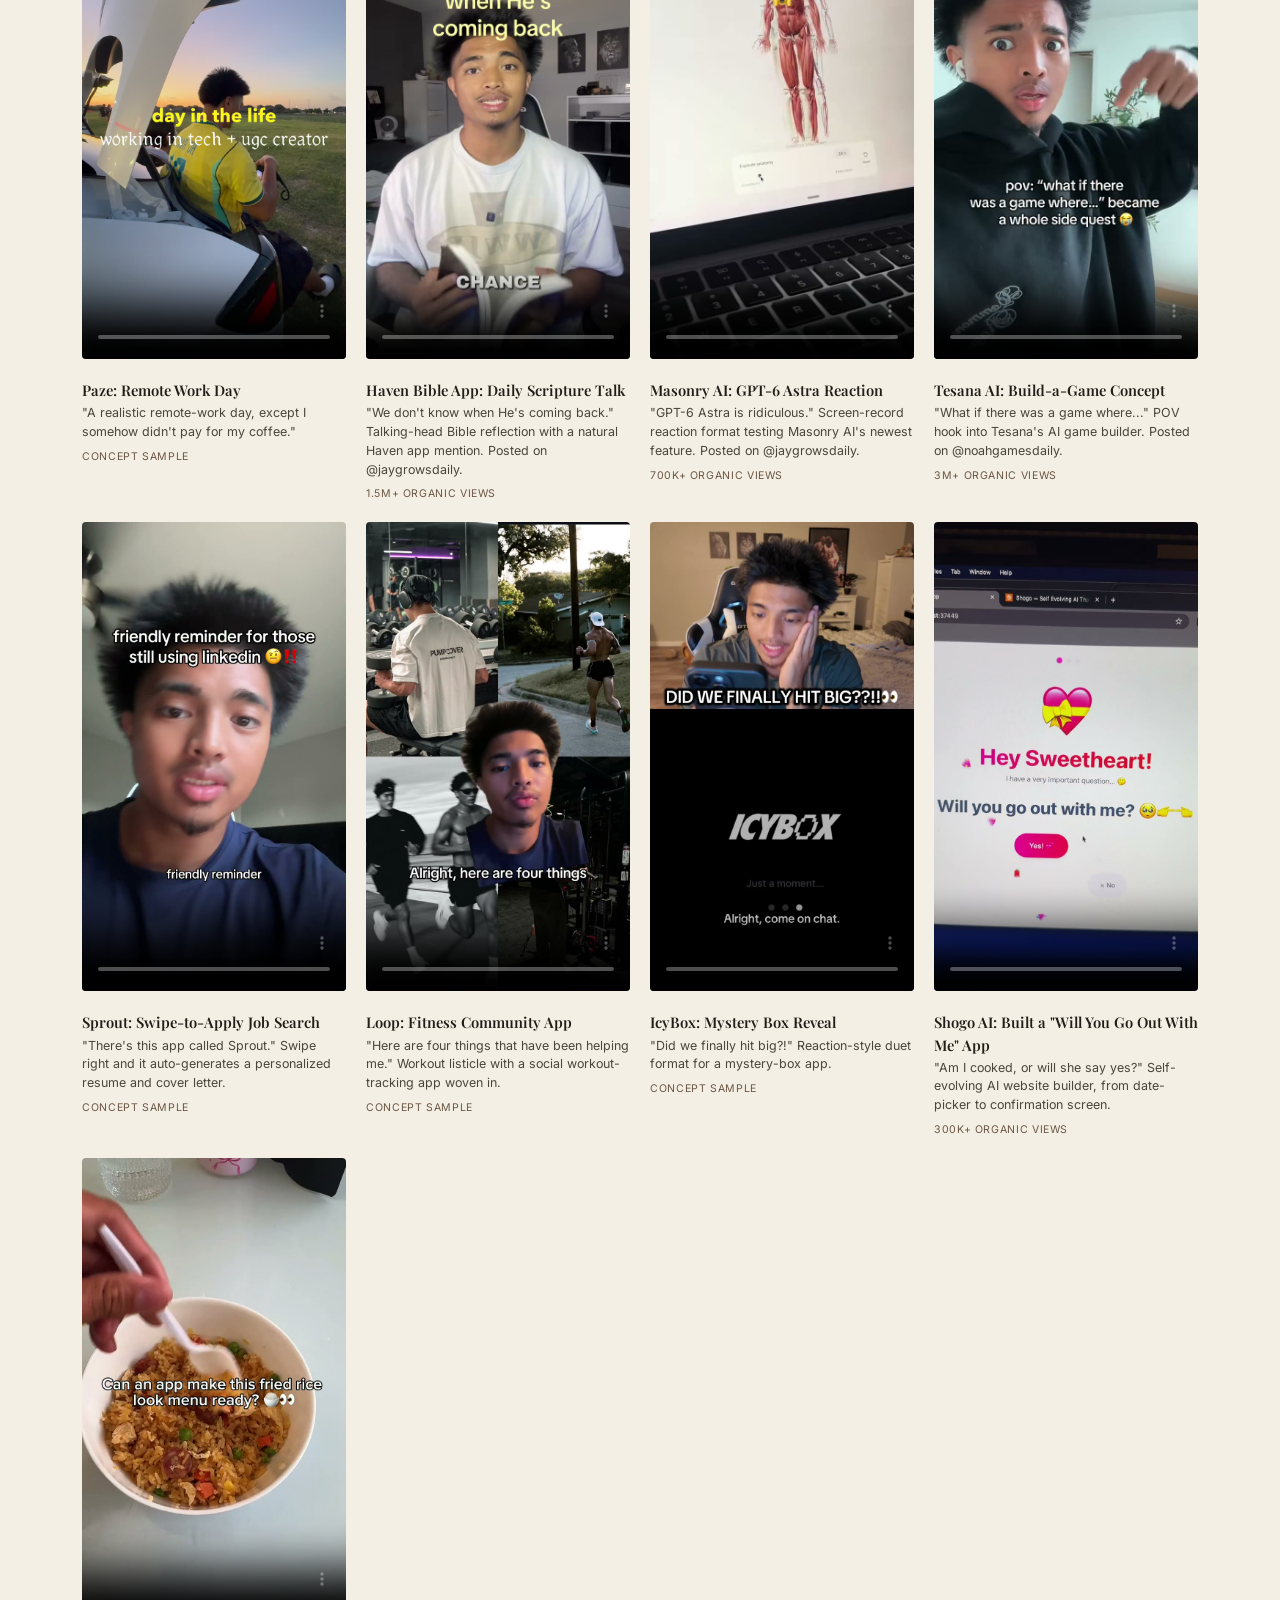
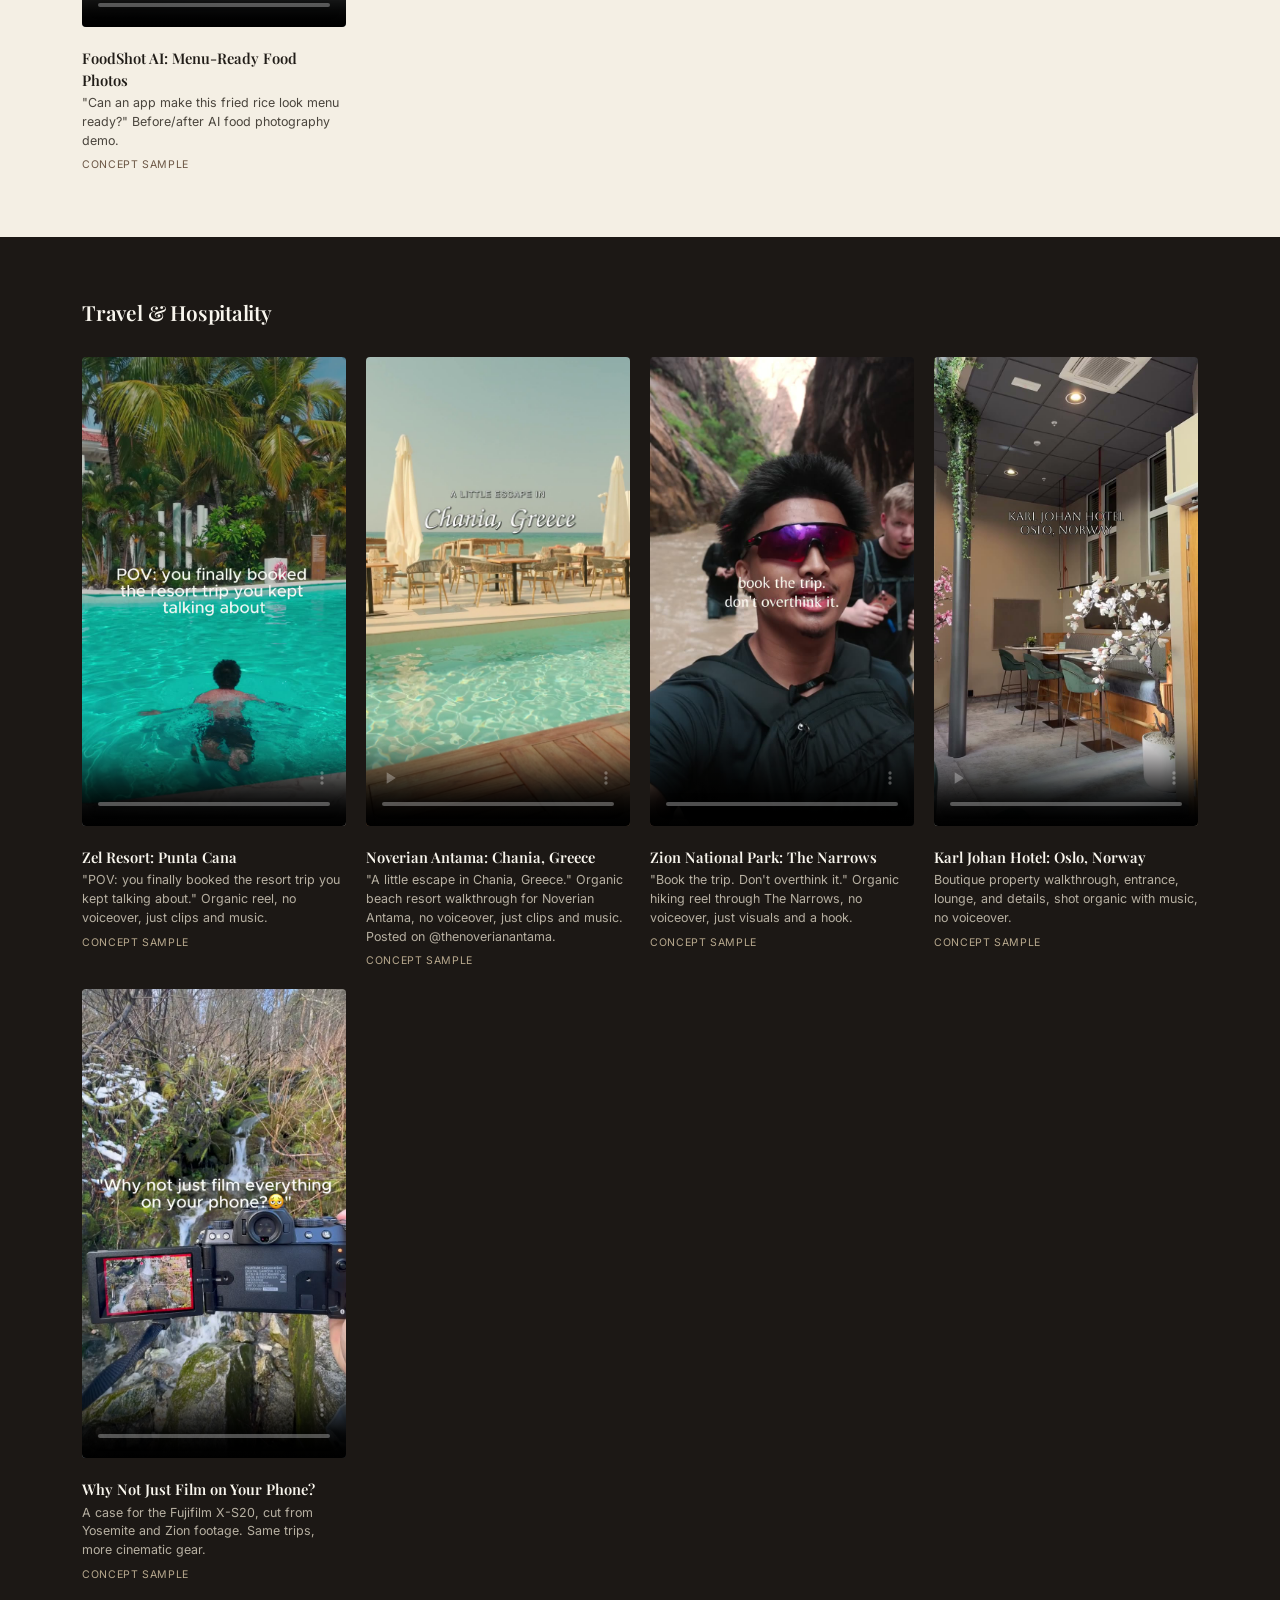
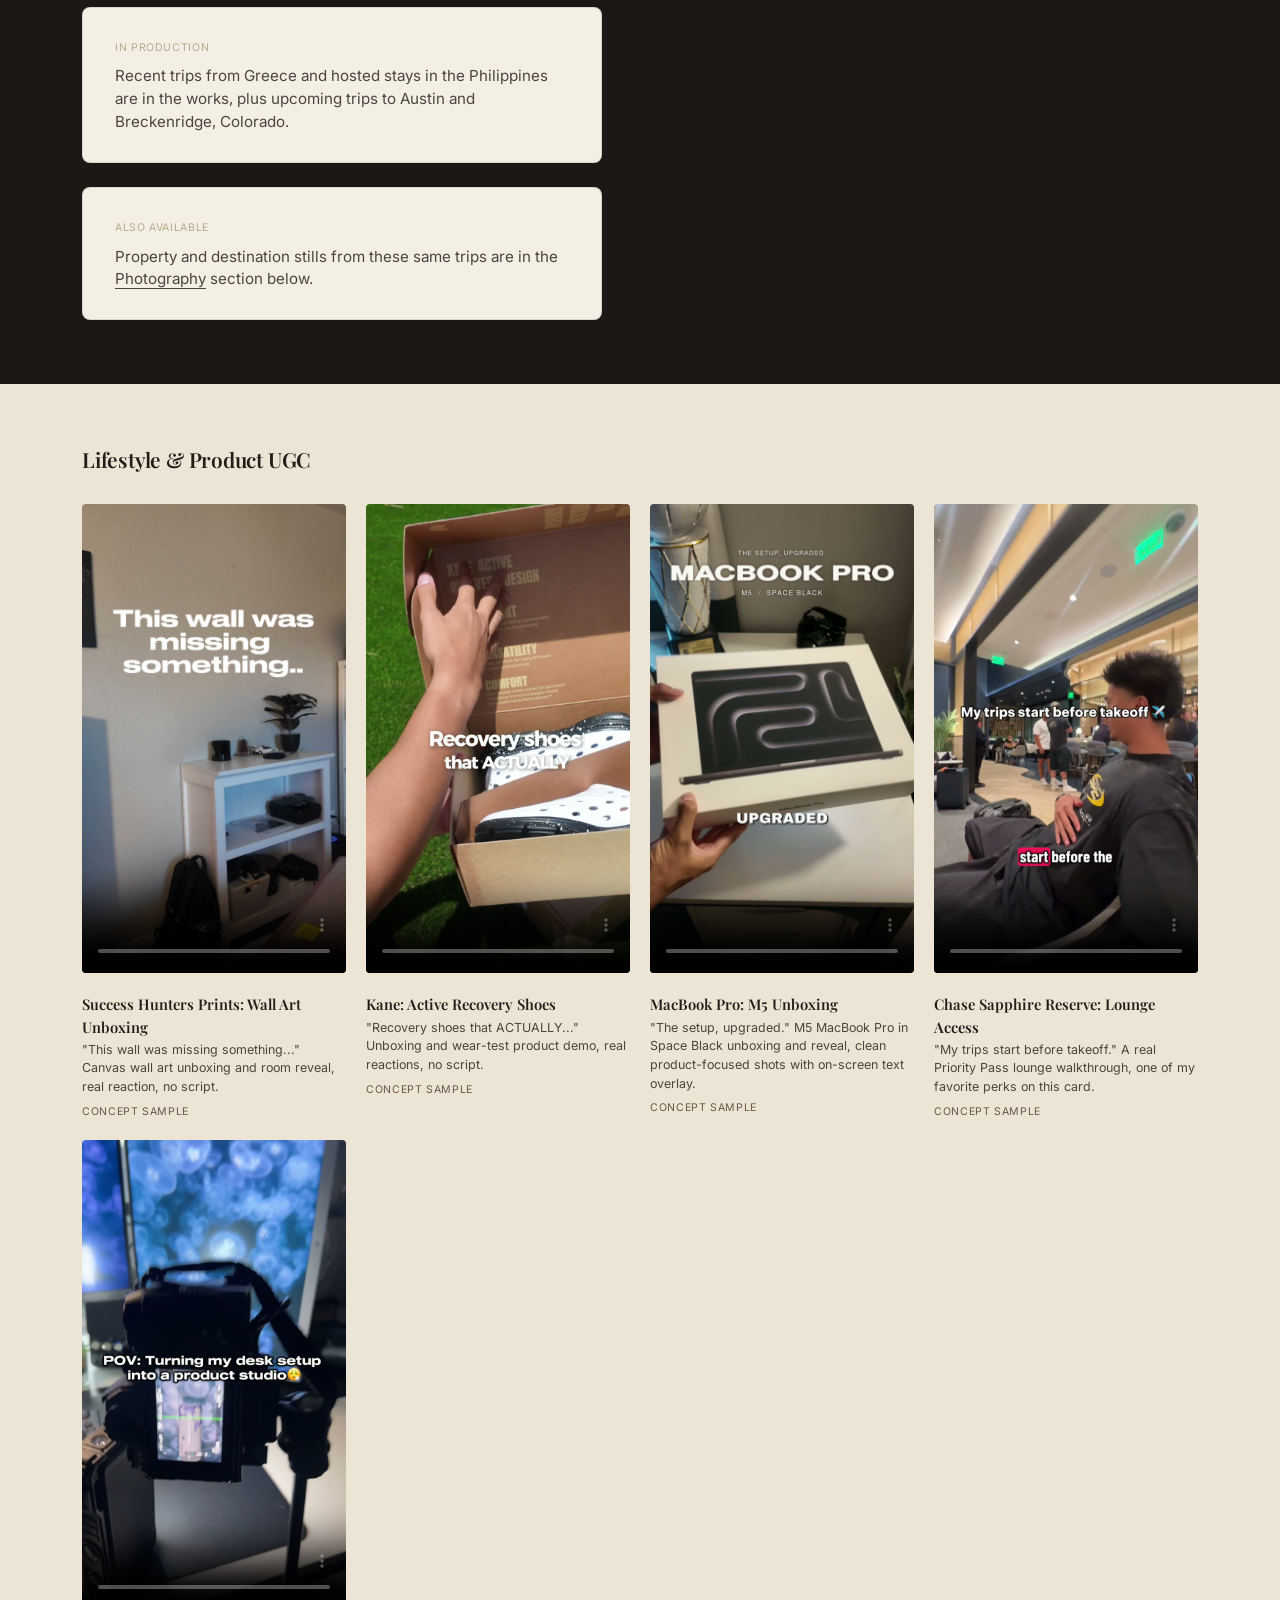
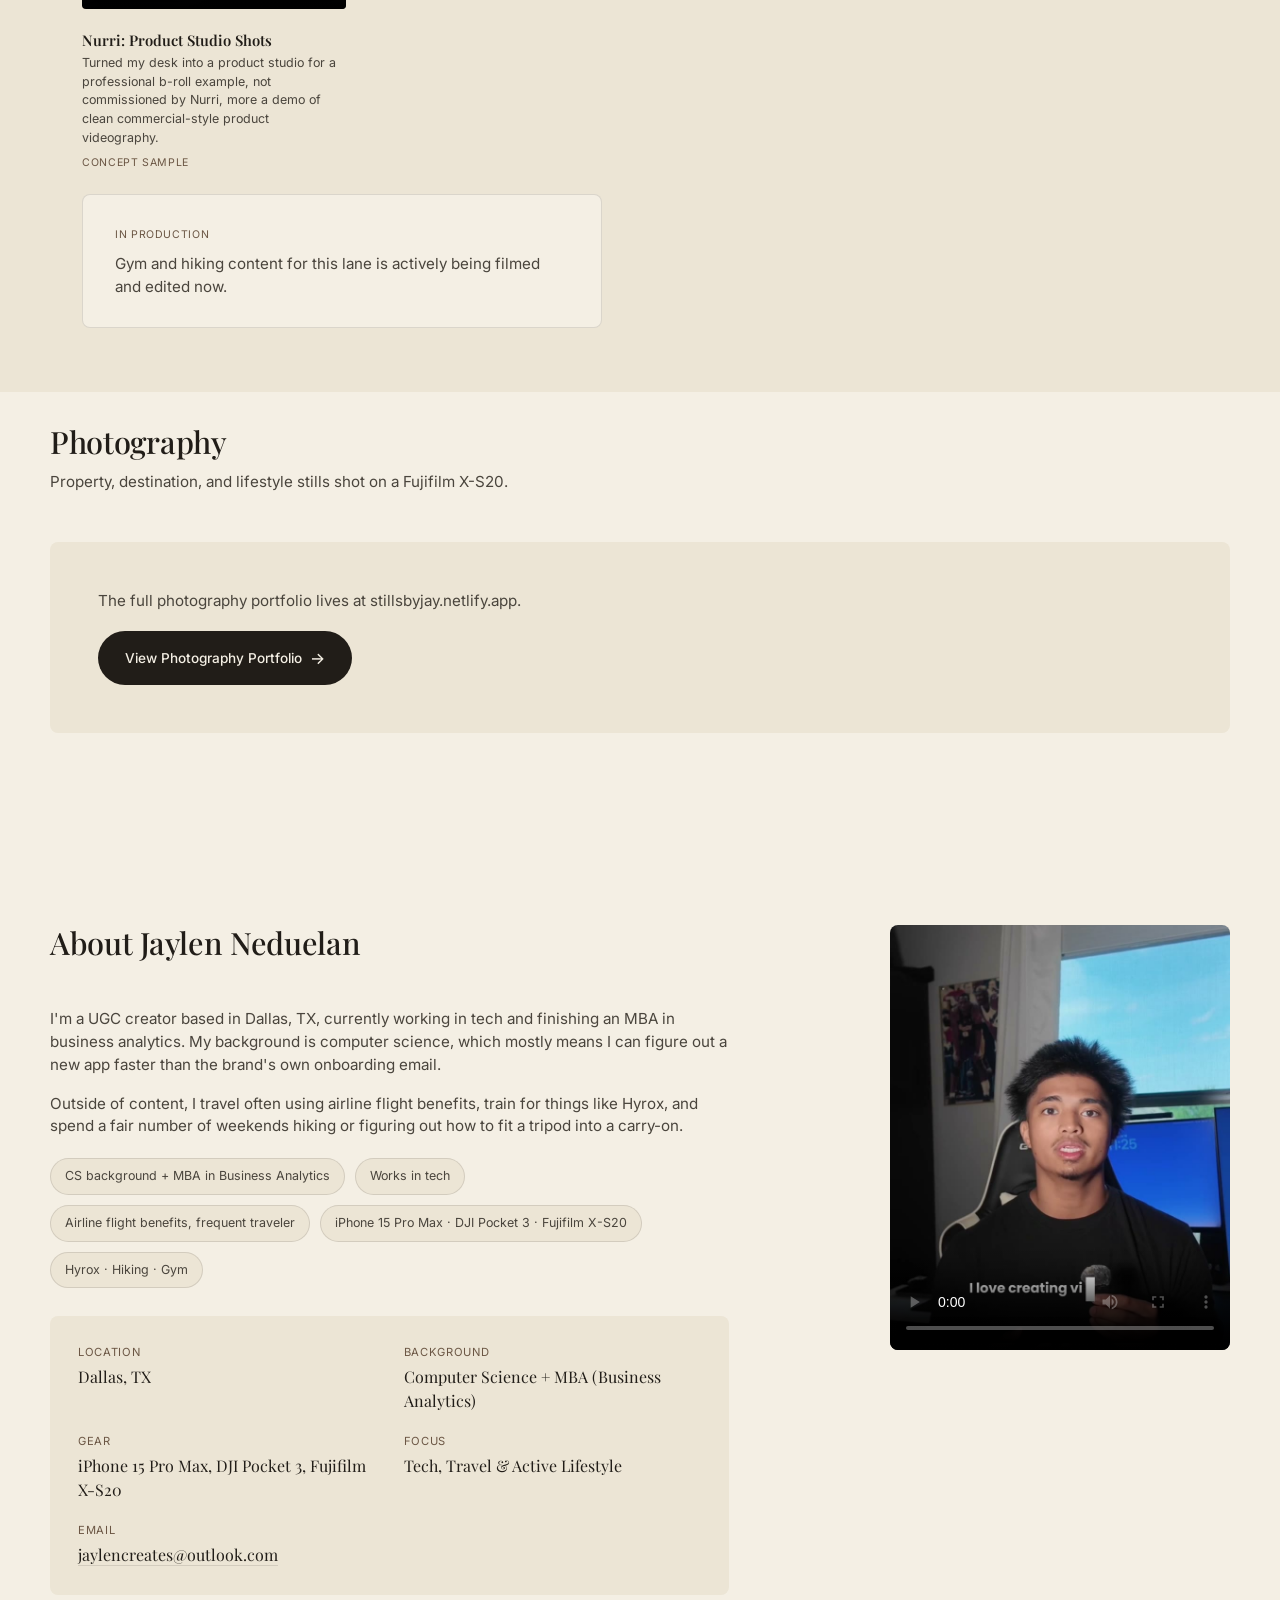
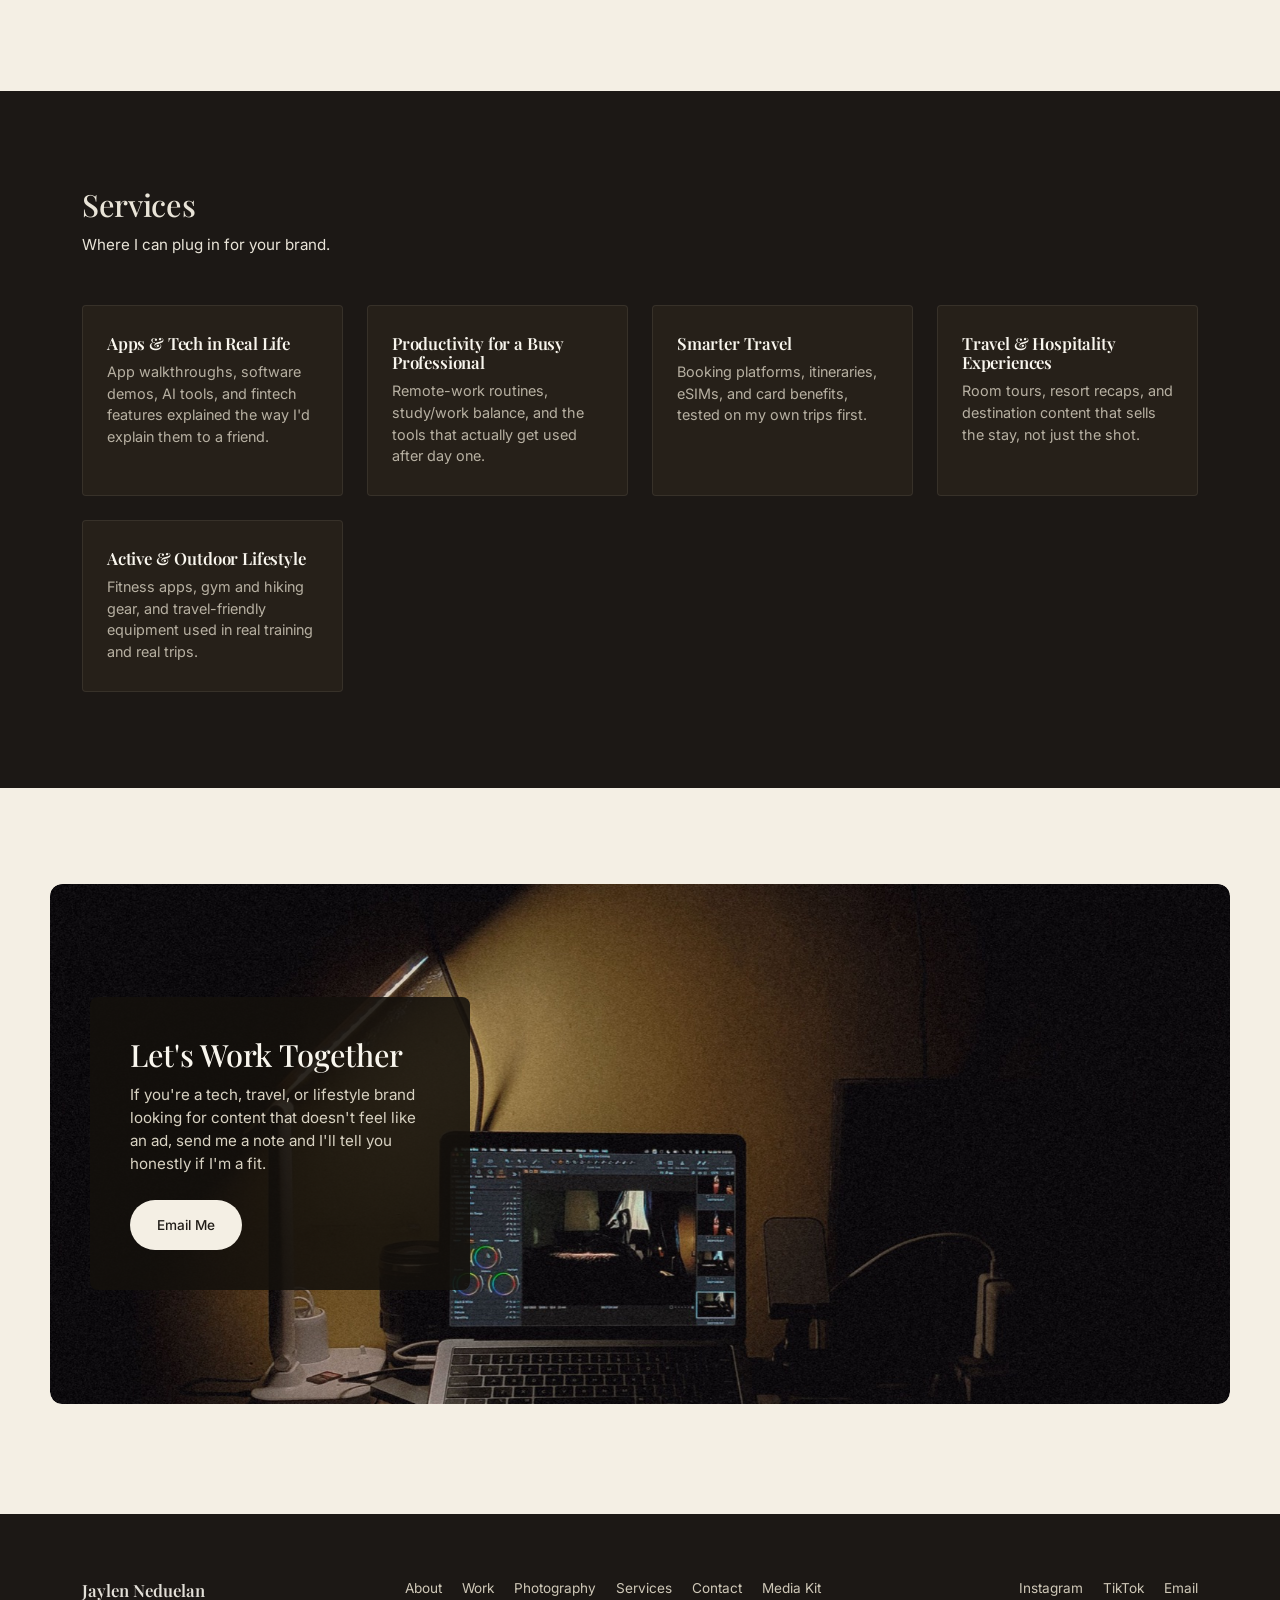
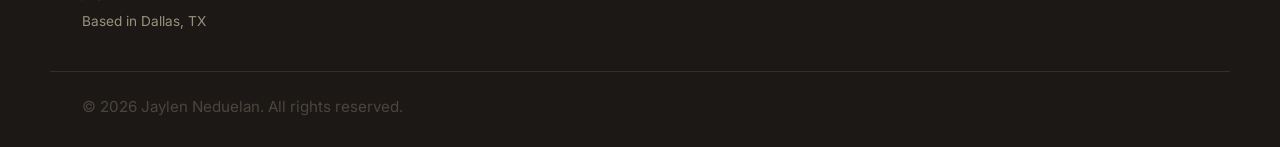
==== commit 40cbf41c: "Move Nurri to last in Lifestyle & Product UGC Co-Authored-By: Claude Sonnet 5 <noreply@anthropic.com" ====
--- a/index.html
+++ b/index.html
@@ -253,26 +253,26 @@
         </figcaption>
       </figure>
       <figure class="gallery-item">
+        <video class="tile-video" src="videos/macbook-pro-m5.mp4" poster="images/macbook-pro-m5-poster.jpg" controls playsinline preload="metadata"></video>
+        <figcaption>
+          <span class="tile-title">MacBook Pro: M5 Unboxing</span>
+          <span class="tile-note">"The setup, upgraded." M5 MacBook Pro in Space Black unboxing and reveal, clean product-focused shots with on-screen text overlay.</span>
+          <span class="status-tag">Concept sample</span>
+        </figcaption>
+      </figure>
+      <figure class="gallery-item">
+        <video class="tile-video" src="videos/chase-sapphire.mp4" poster="images/chase-sapphire-poster.jpg" controls playsinline preload="metadata"></video>
+        <figcaption>
+          <span class="tile-title">Chase Sapphire Reserve: Lounge Access</span>
+          <span class="tile-note">"My trips start before takeoff." A real Priority Pass lounge walkthrough, one of my favorite perks on this card.</span>
+          <span class="status-tag">Concept sample</span>
+        </figcaption>
+      </figure>
+      <figure class="gallery-item">
         <video class="tile-video" src="videos/nurri-product.mp4" poster="images/nurri-poster.jpg" controls playsinline preload="metadata"></video>
         <figcaption>
           <span class="tile-title">Nurri: Product Studio Shots</span>
           <span class="tile-note">Turned my desk into a product studio for a professional b-roll example, not commissioned by Nurri, more a demo of clean commercial-style product videography.</span>
-          <span class="status-tag">Concept sample</span>
-        </figcaption>
-      </figure>
-      <figure class="gallery-item">
-        <video class="tile-video" src="videos/macbook-pro-m5.mp4" poster="images/macbook-pro-m5-poster.jpg" controls playsinline preload="metadata"></video>
-        <figcaption>
-          <span class="tile-title">MacBook Pro: M5 Unboxing</span>
-          <span class="tile-note">"The setup, upgraded." M5 MacBook Pro in Space Black unboxing and reveal, clean product-focused shots with on-screen text overlay.</span>
-          <span class="status-tag">Concept sample</span>
-        </figcaption>
-      </figure>
-      <figure class="gallery-item">
-        <video class="tile-video" src="videos/chase-sapphire.mp4" poster="images/chase-sapphire-poster.jpg" controls playsinline preload="metadata"></video>
-        <figcaption>
-          <span class="tile-title">Chase Sapphire Reserve: Lounge Access</span>
-          <span class="tile-note">"My trips start before takeoff." A real Priority Pass lounge walkthrough, one of my favorite perks on this card.</span>
           <span class="status-tag">Concept sample</span>
         </figcaption>
       </figure>
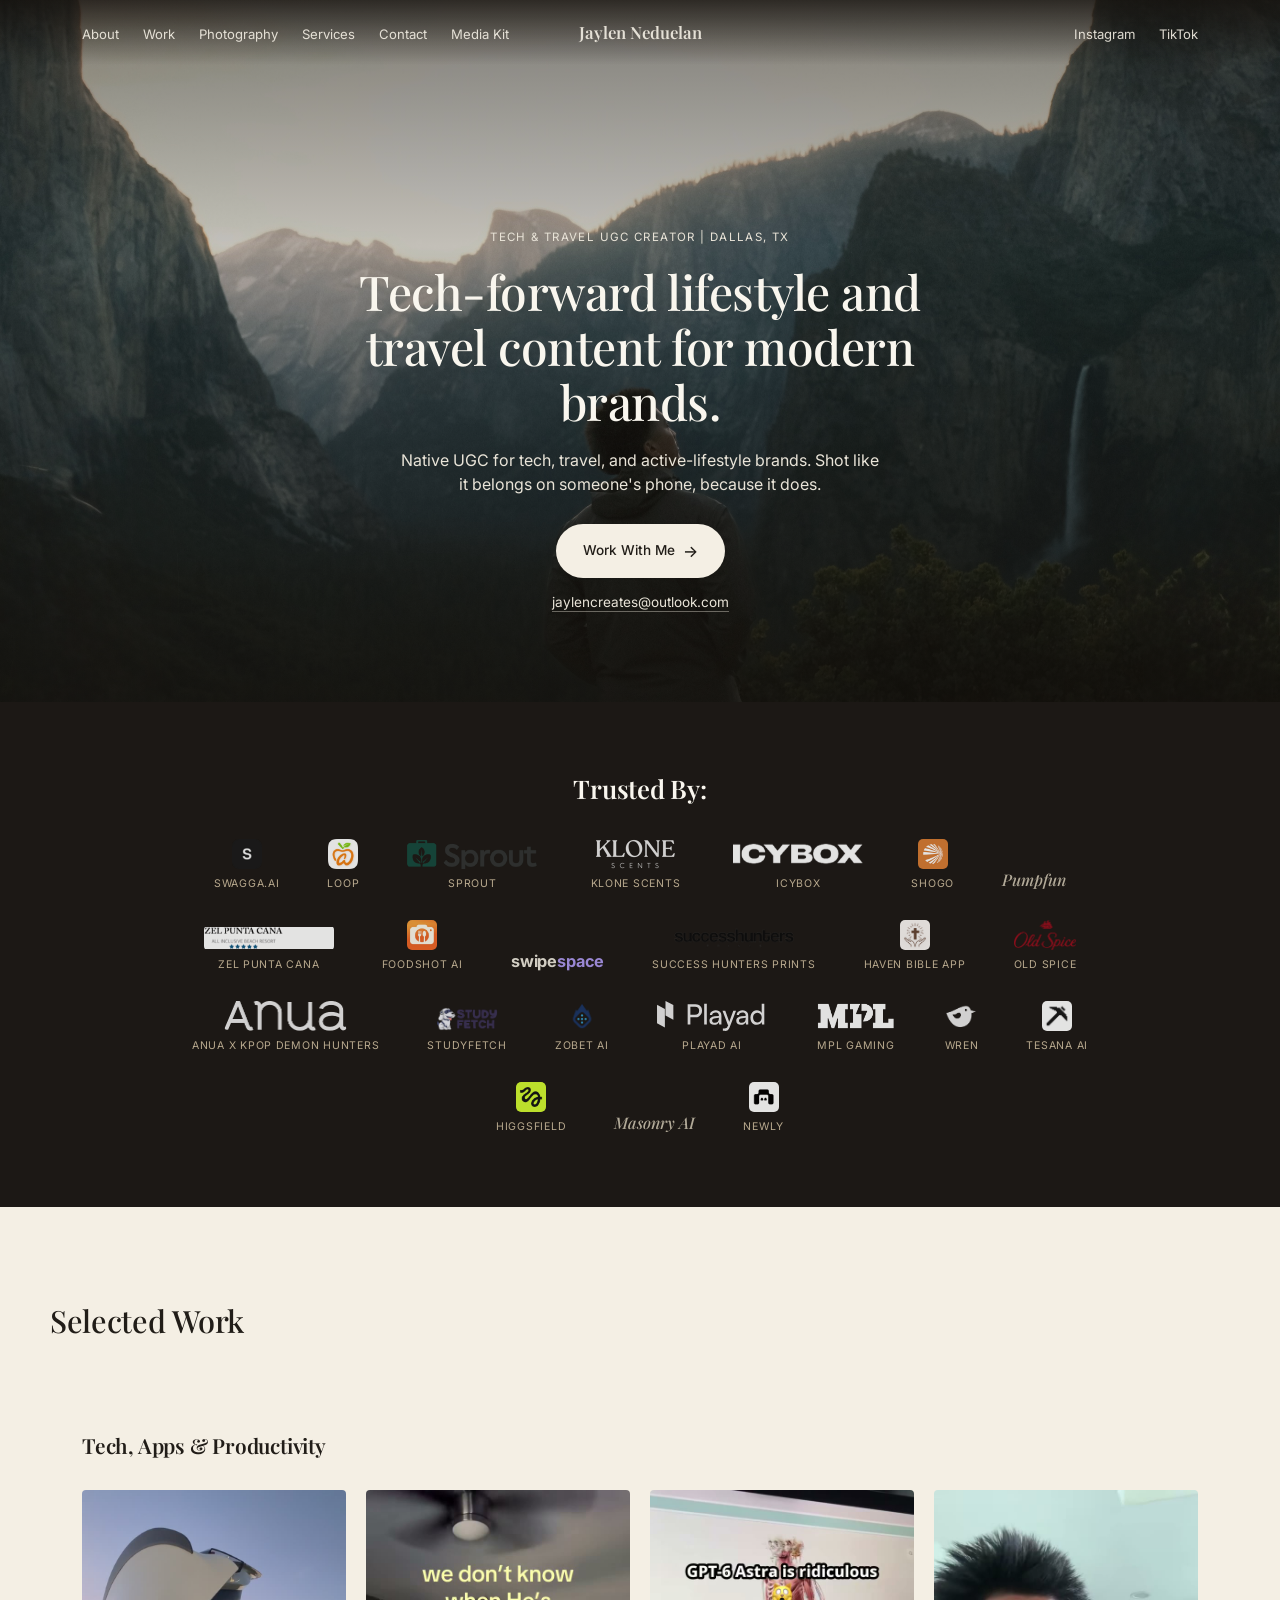
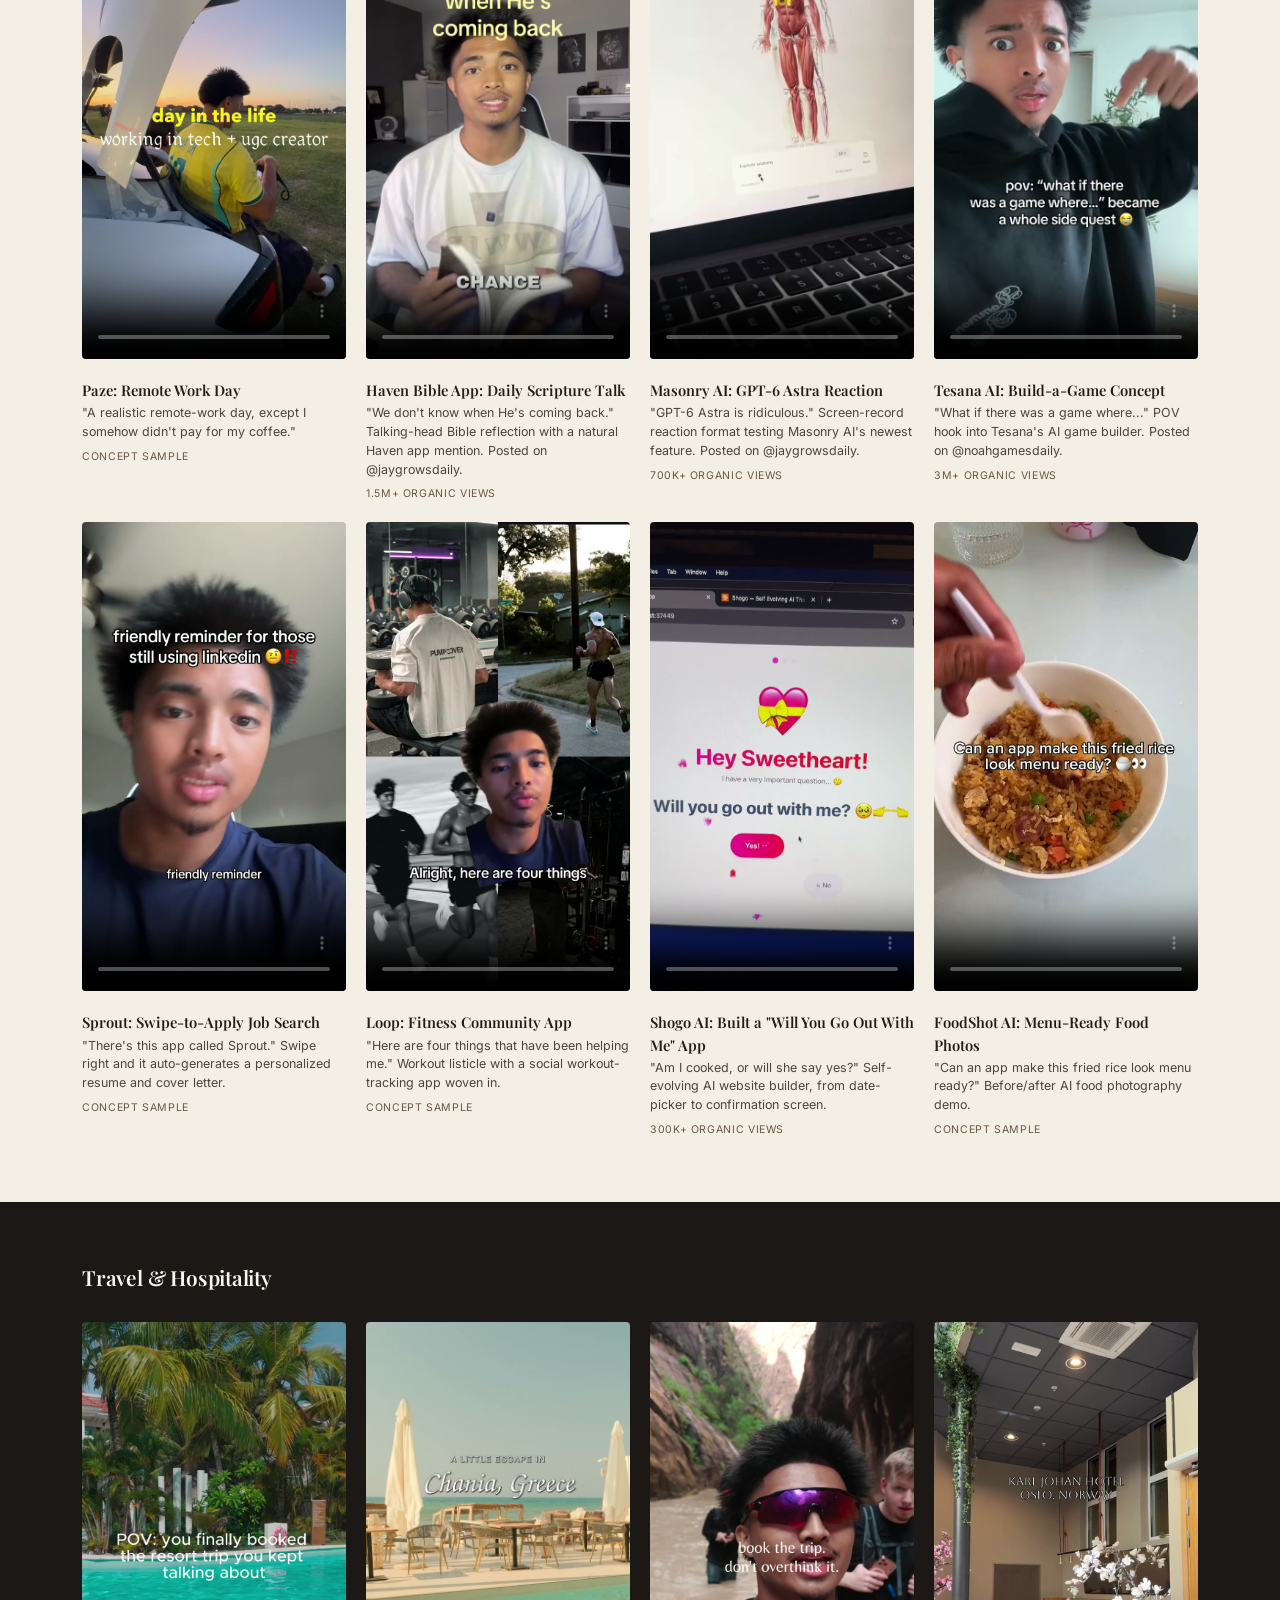
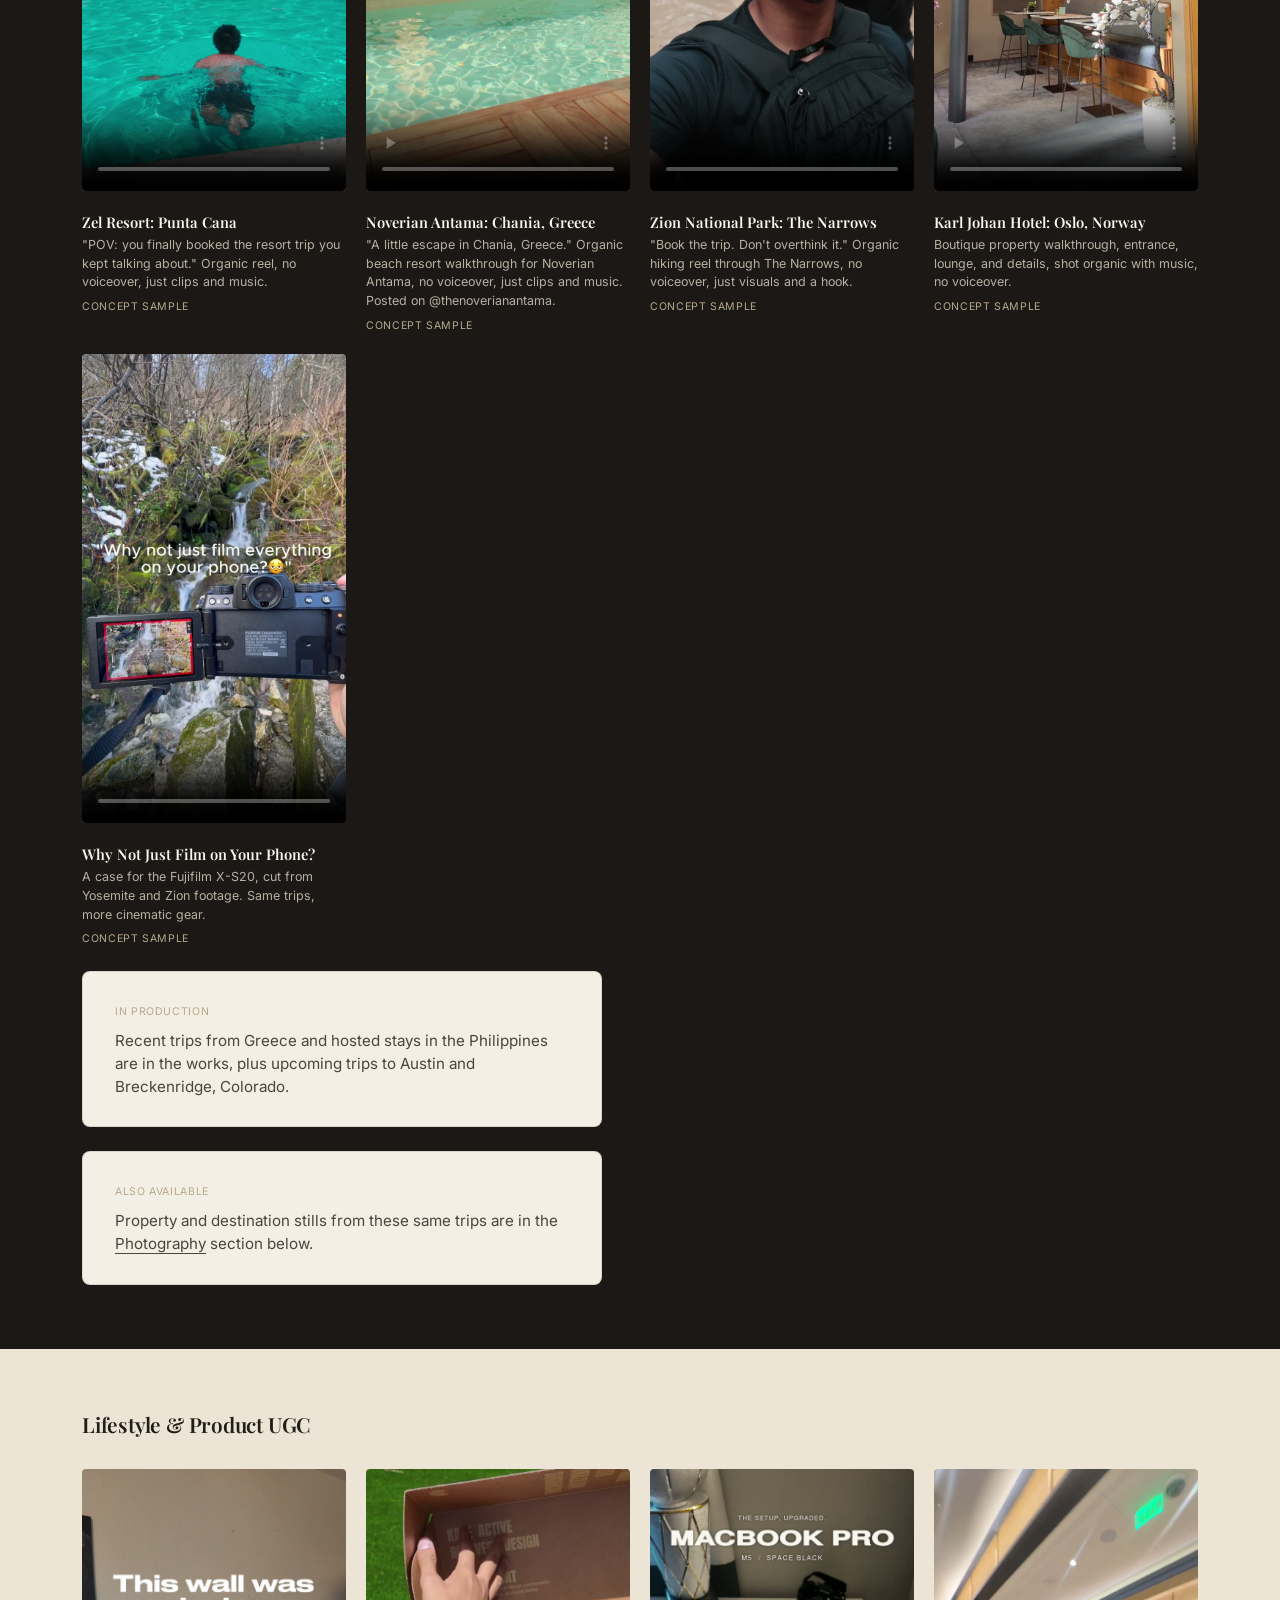
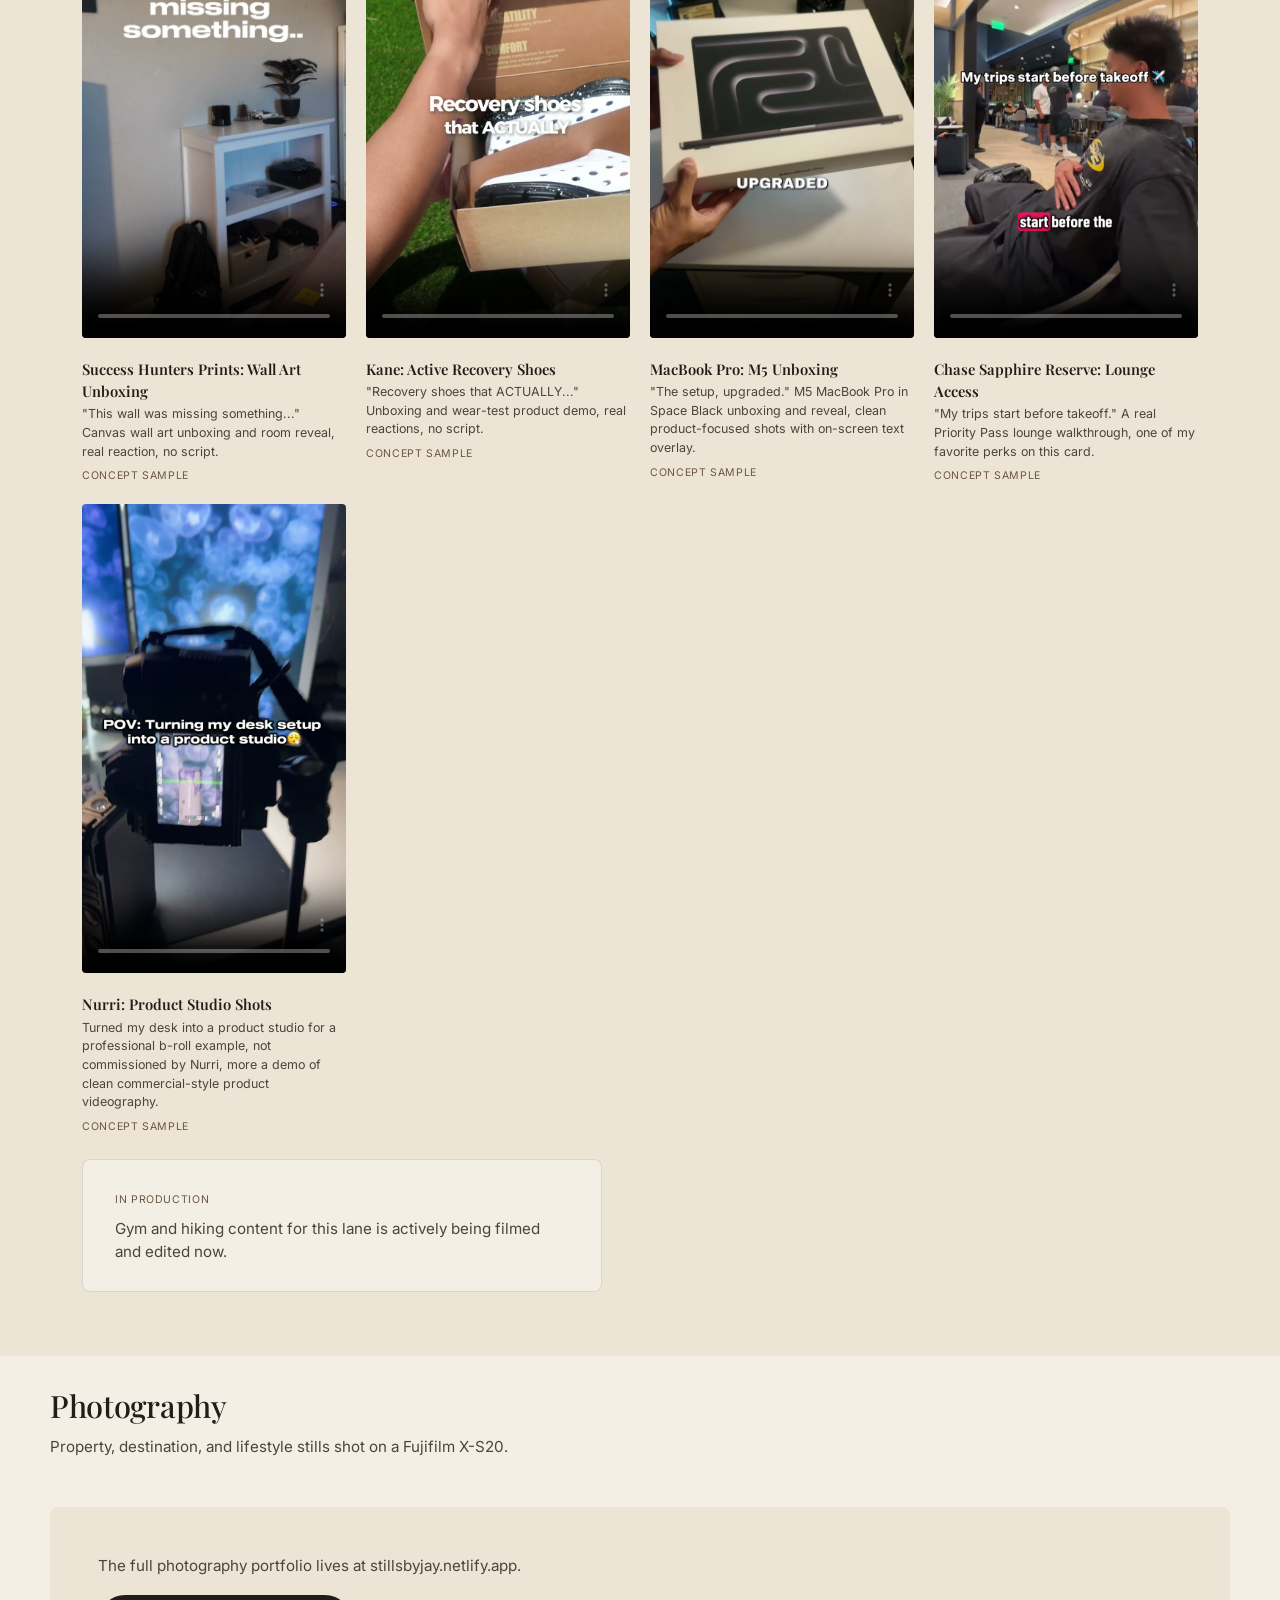
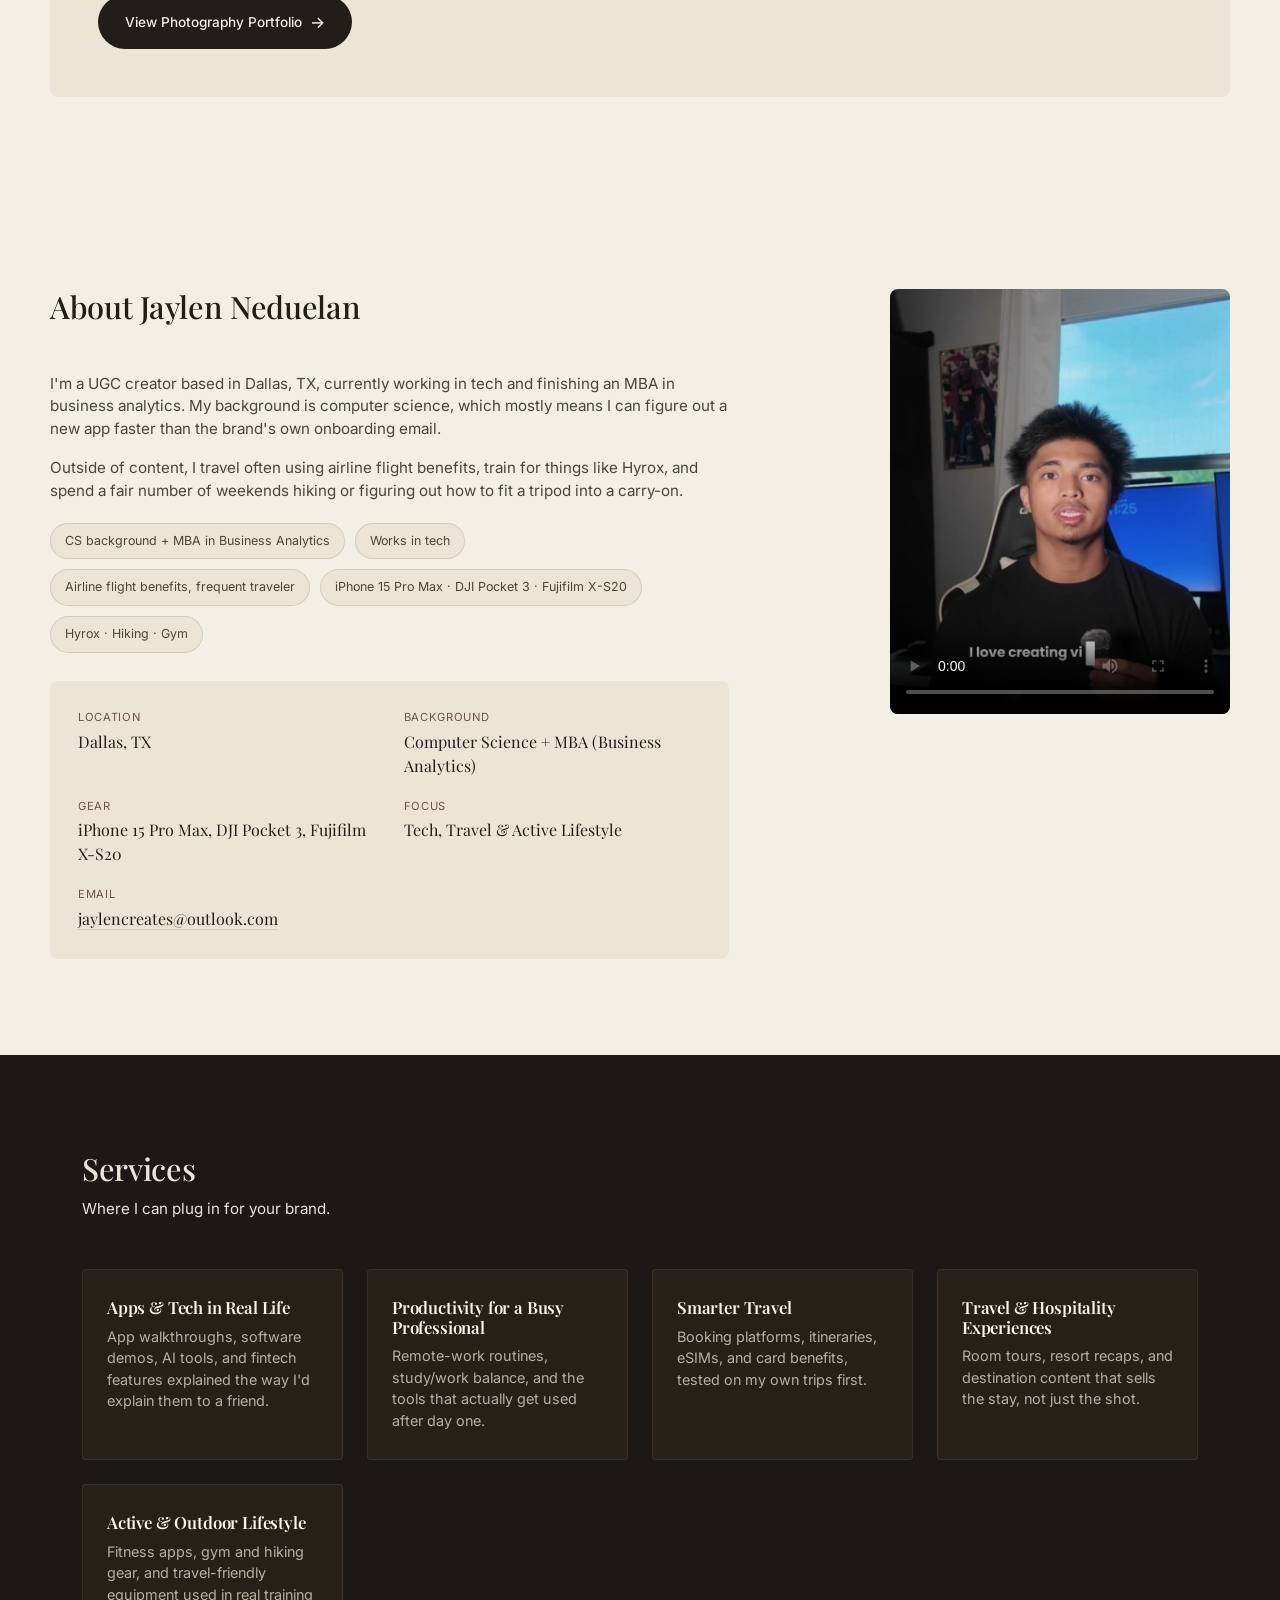
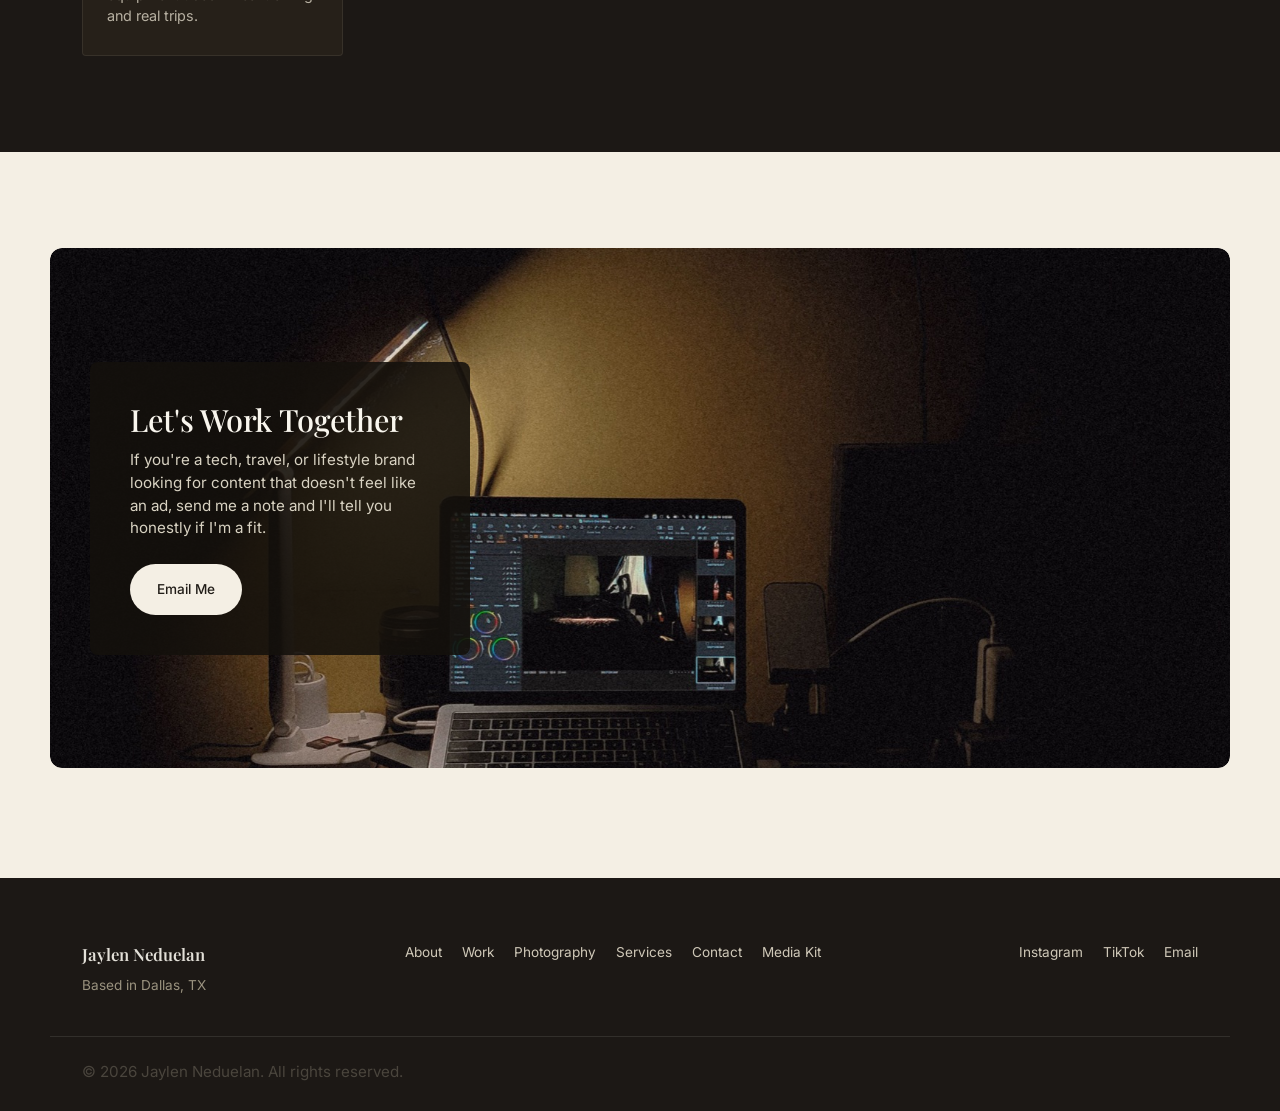
==== commit 0c8c3ee3: "Remove IcyBox tile from Tech, Apps & Productivity Co-Authored-By: Claude Sonnet 5 <noreply@anthropic" ====
--- a/index.html
+++ b/index.html
@@ -143,14 +143,6 @@
         </figcaption>
       </figure>
       <figure class="gallery-item">
-        <video class="tile-video" src="videos/icybox.mp4" poster="images/icybox-poster.jpg" controls playsinline preload="metadata"></video>
-        <figcaption>
-          <span class="tile-title">IcyBox: Mystery Box Reveal</span>
-          <span class="tile-note">"Did we finally hit big?!" Reaction-style duet format for a mystery-box app.</span>
-          <span class="status-tag">Concept sample</span>
-        </figcaption>
-      </figure>
-      <figure class="gallery-item">
         <video class="tile-video" src="videos/shogo-ai.mp4" poster="images/shogo-ai-poster.jpg" controls playsinline preload="metadata"></video>
         <figcaption>
           <span class="tile-title">Shogo AI: Built a "Will You Go Out With Me" App</span>
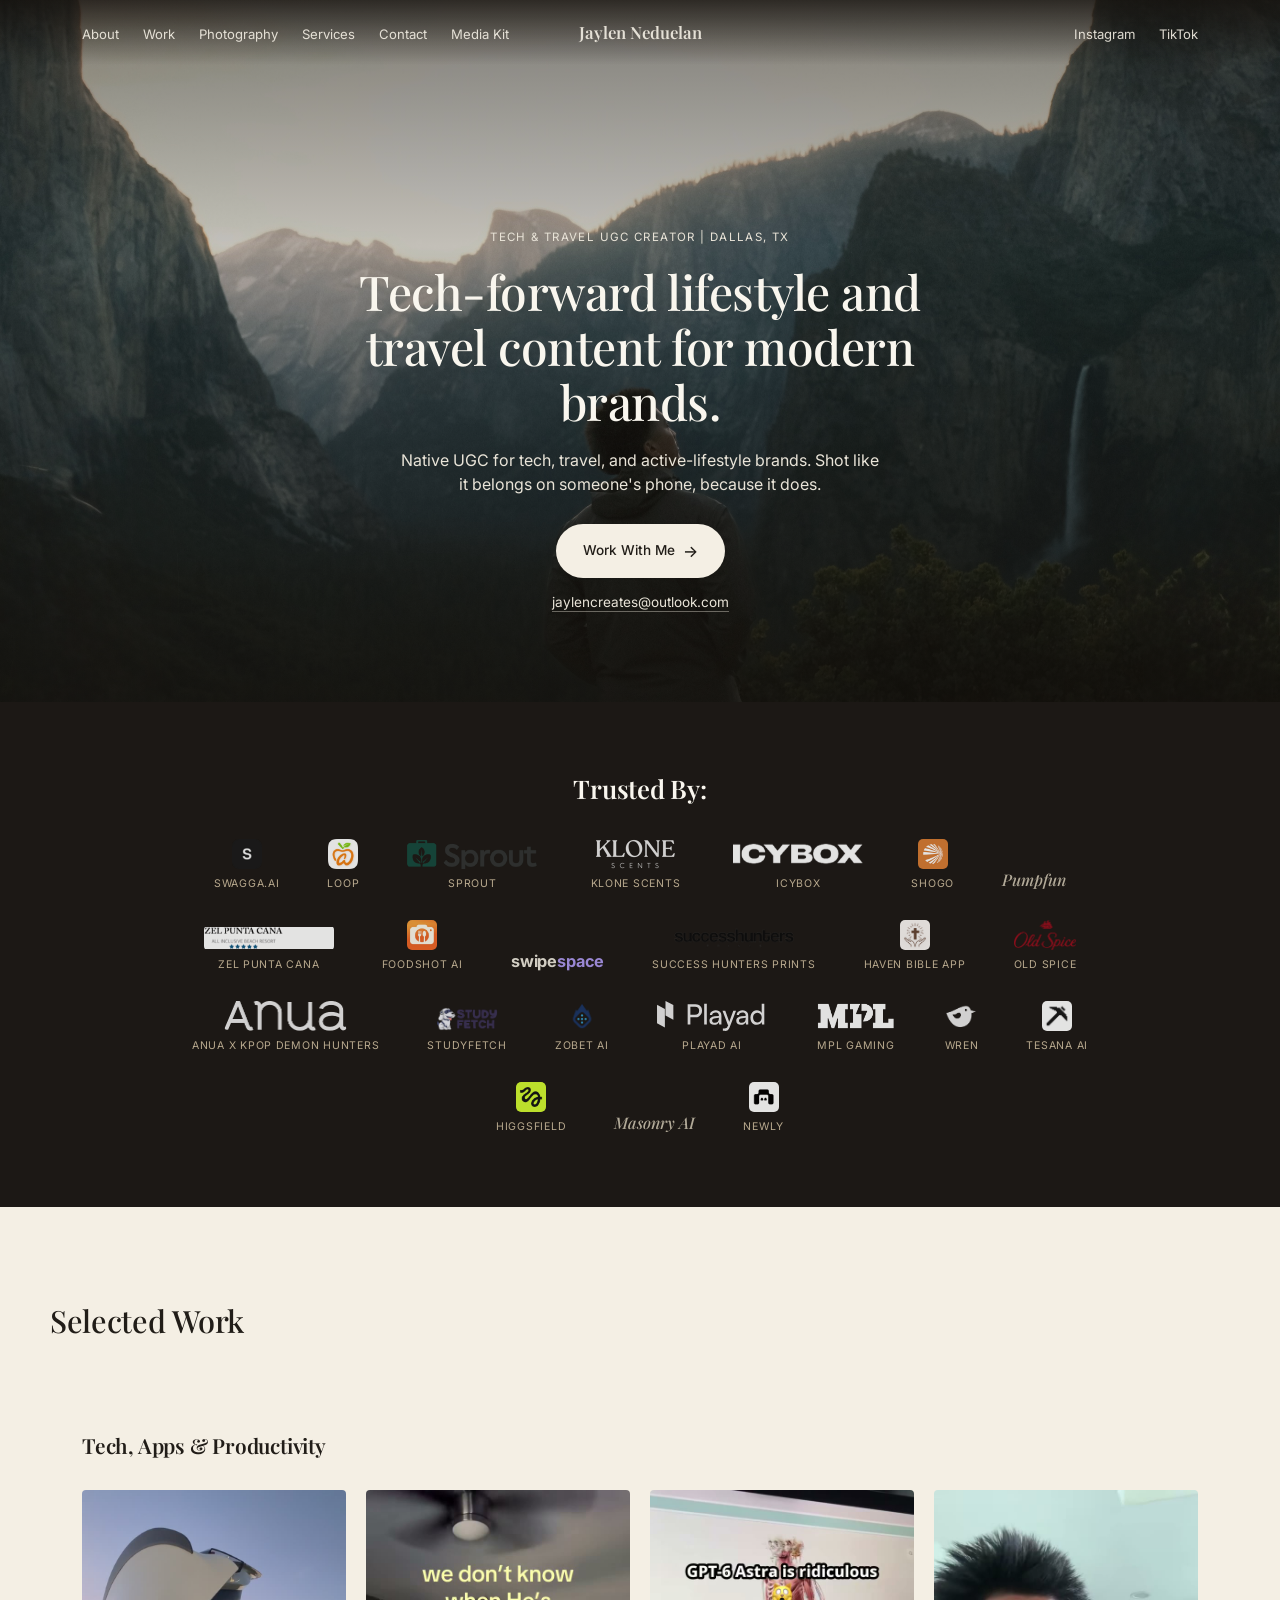
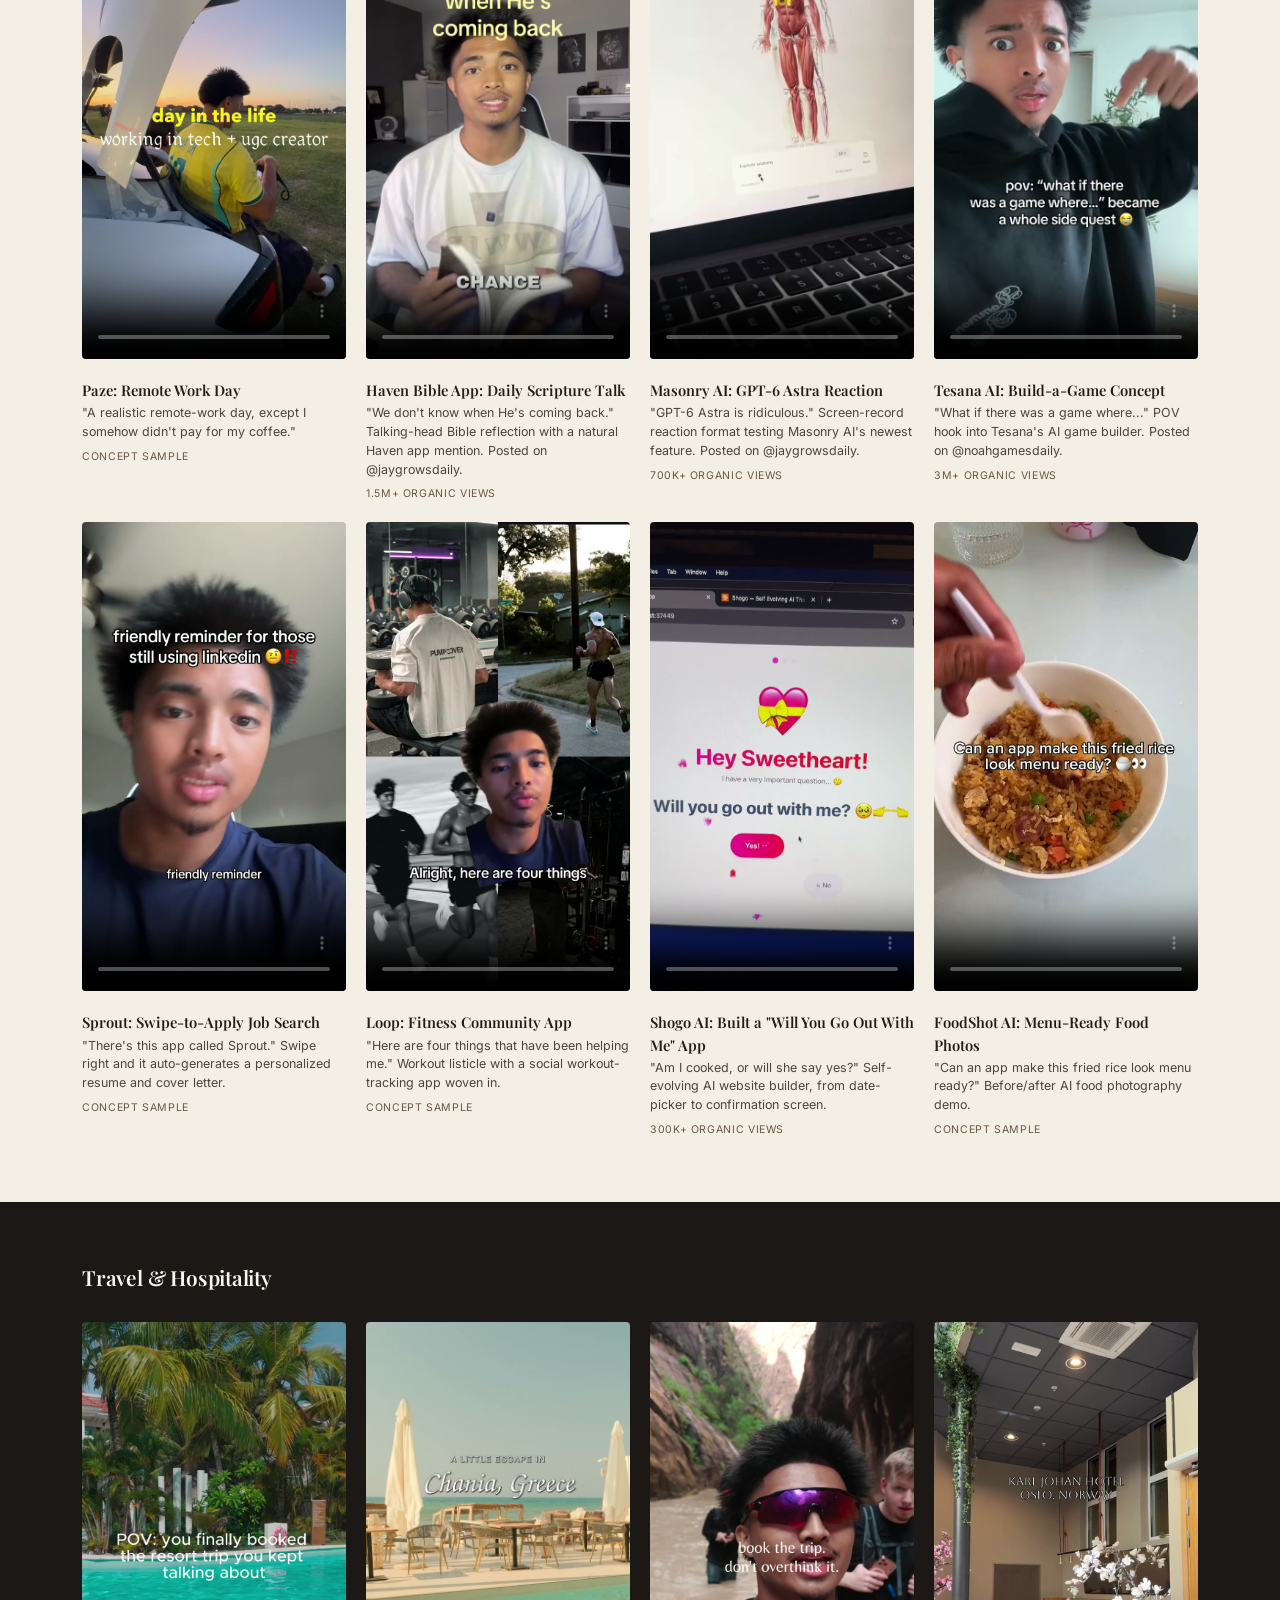
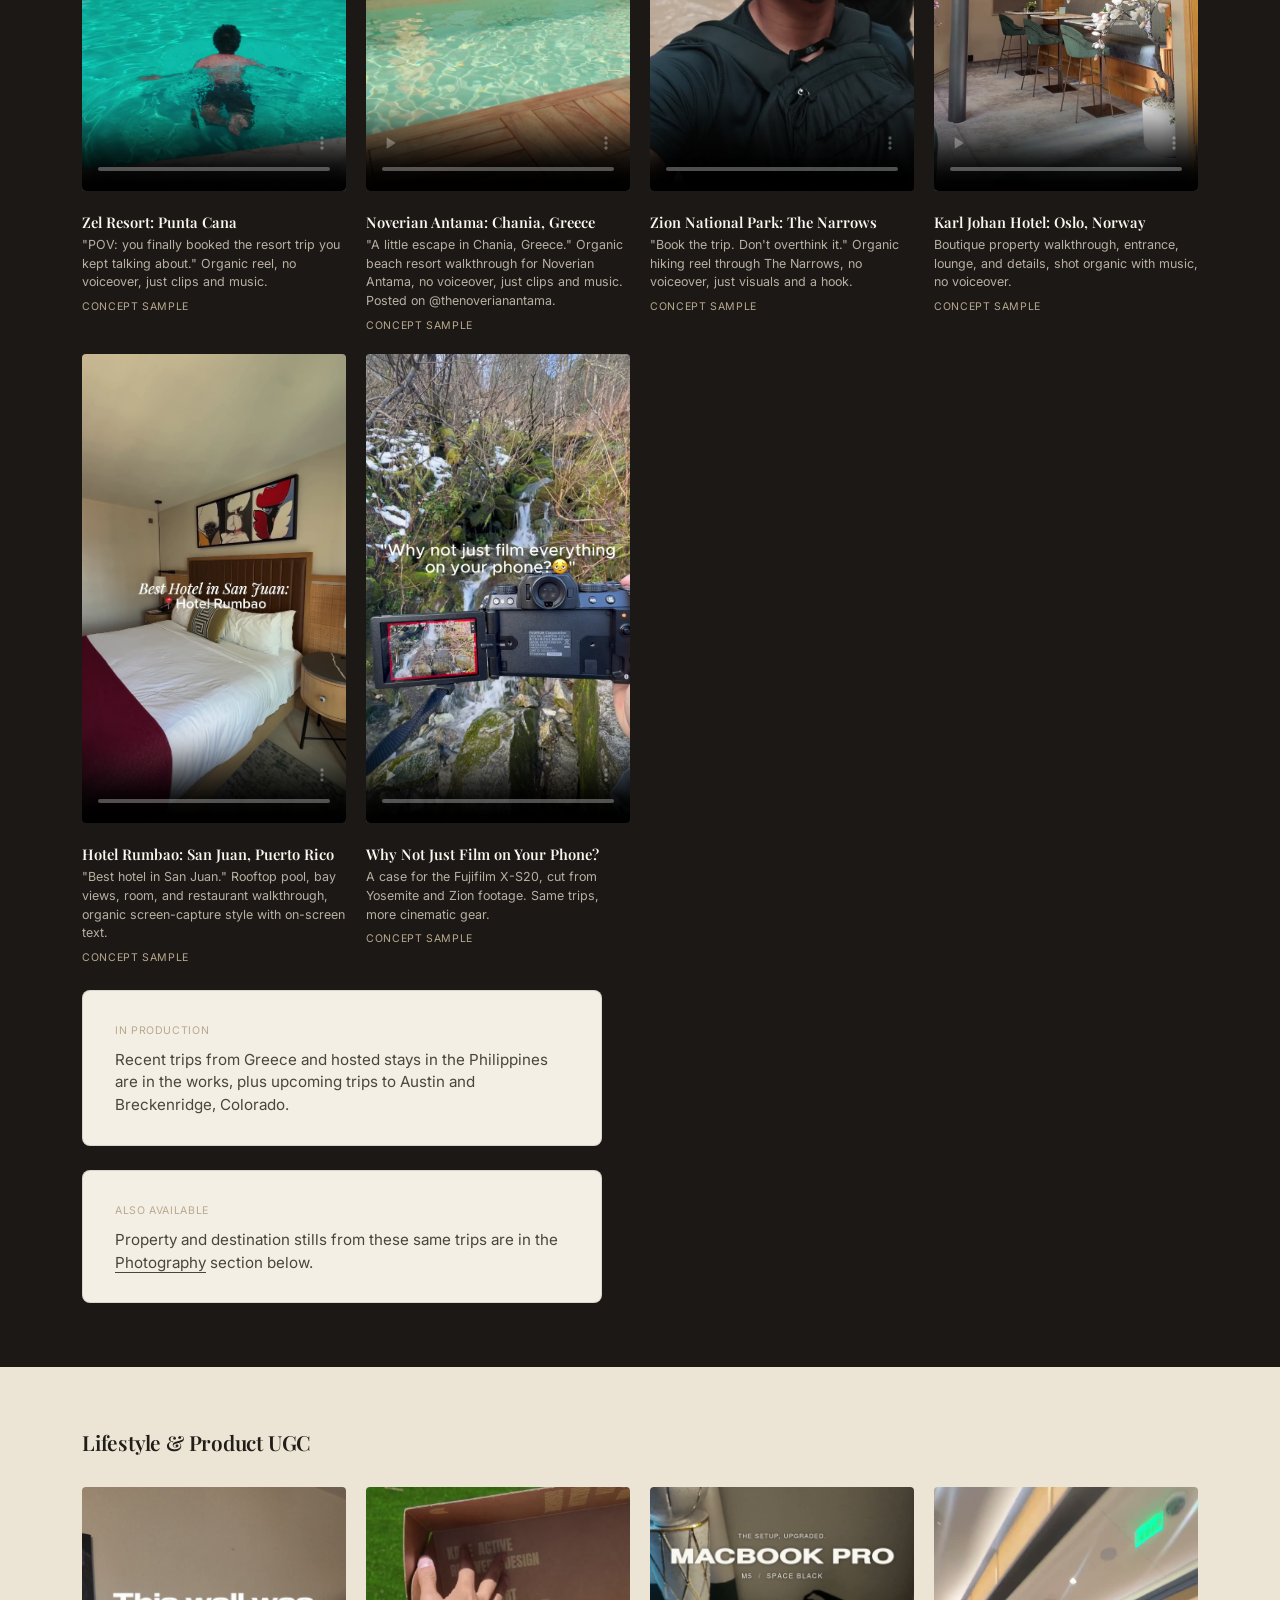
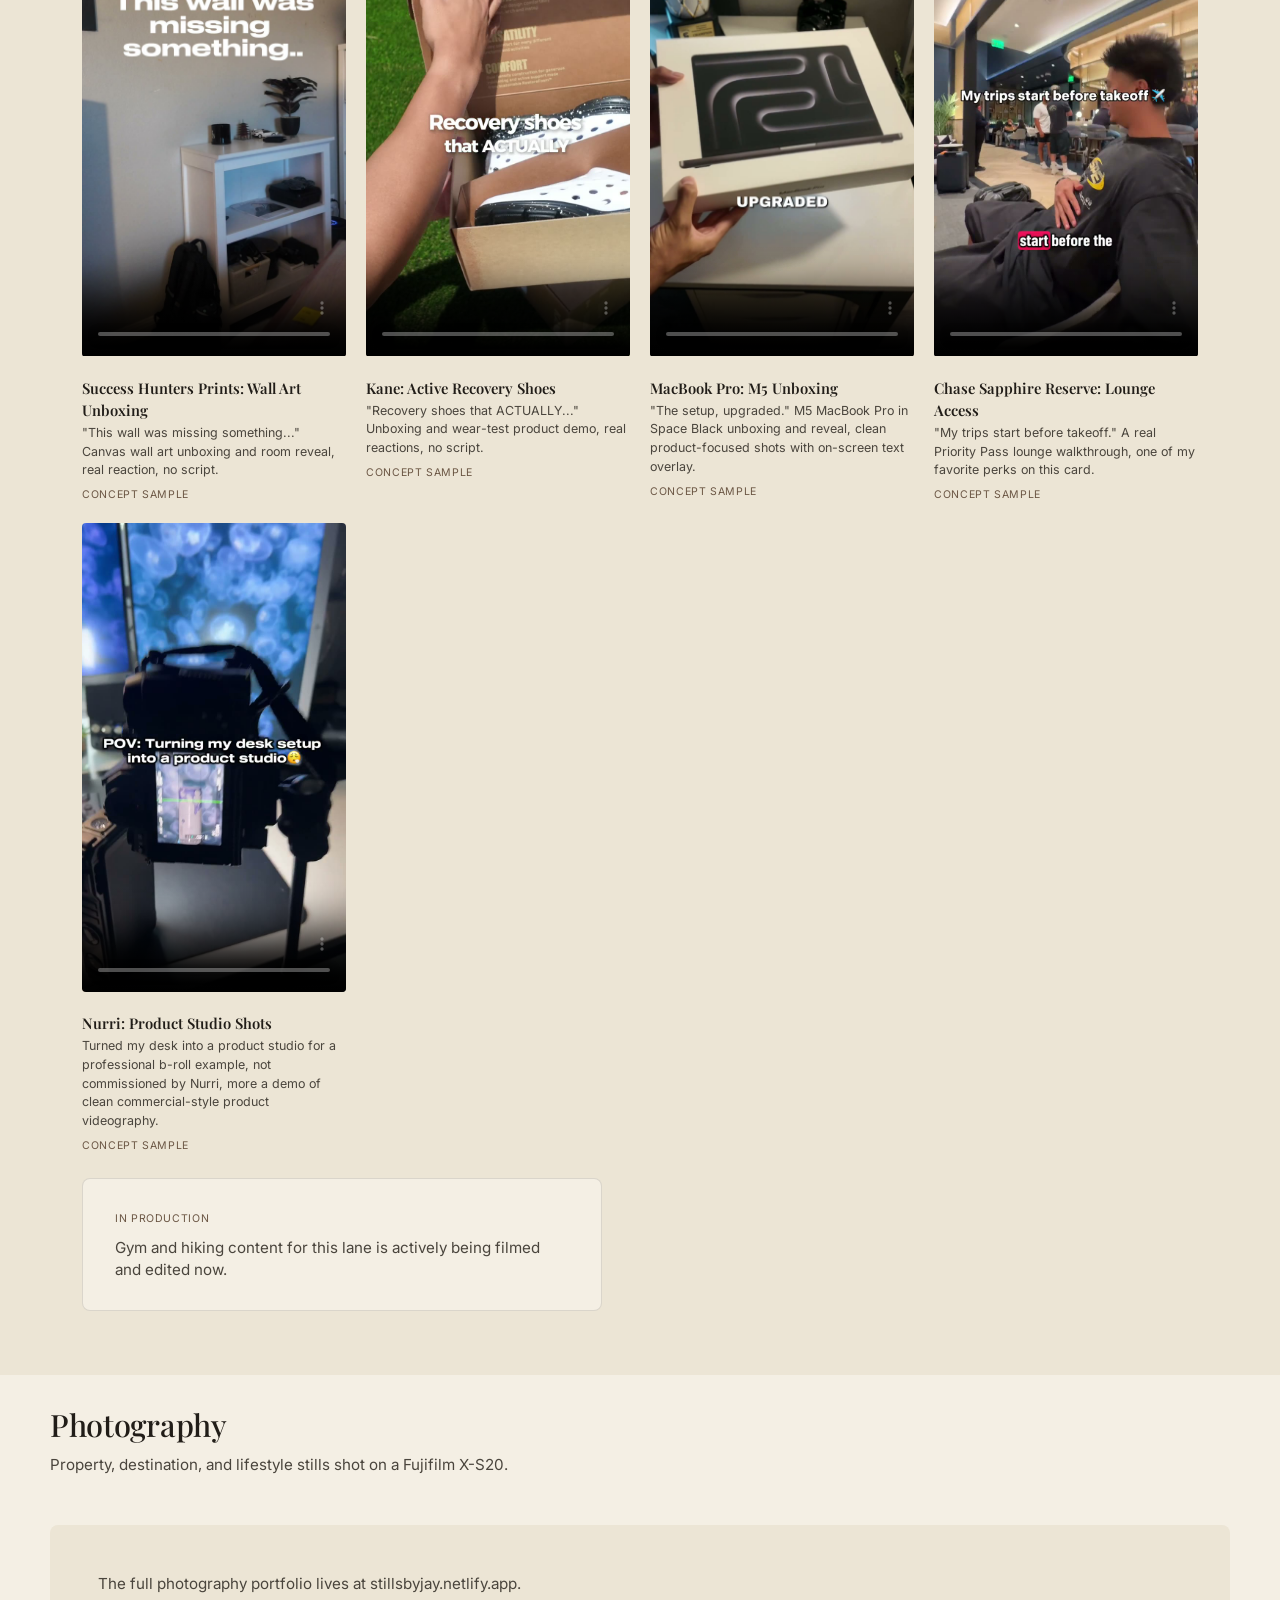
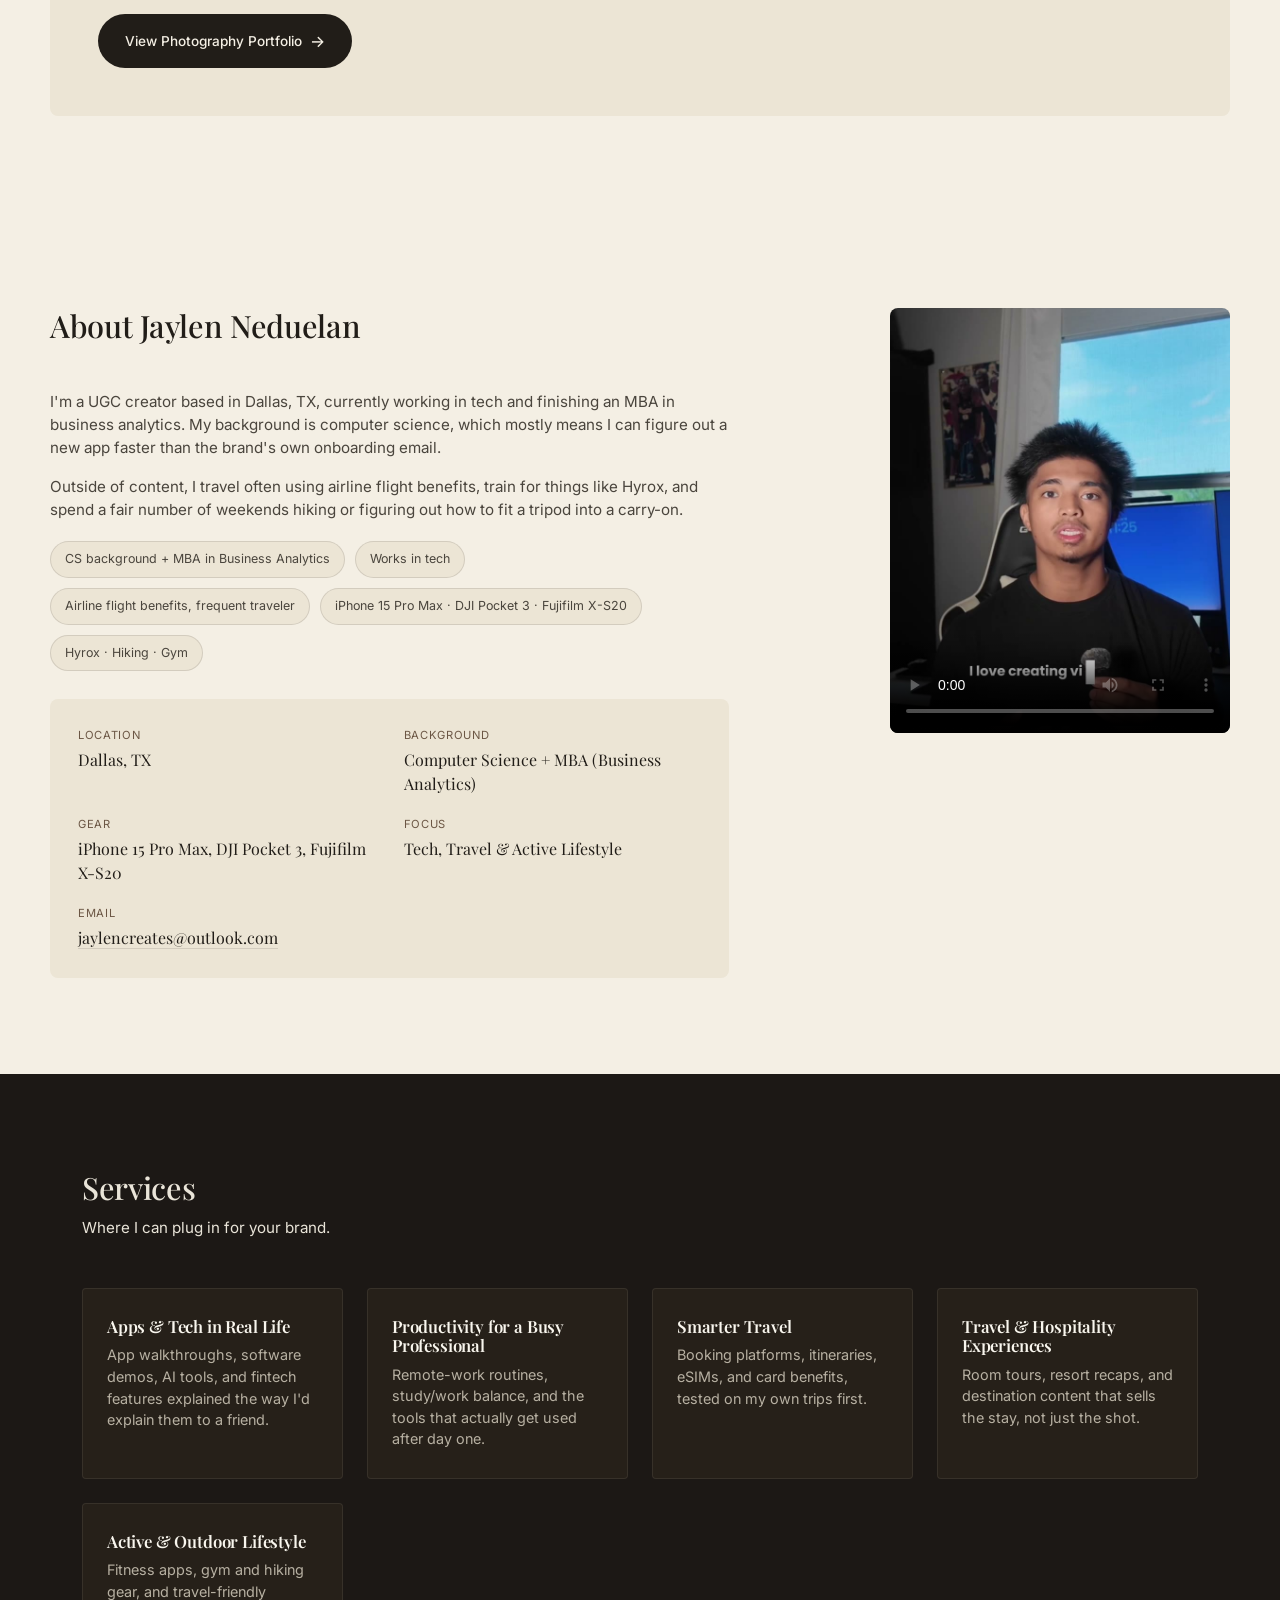
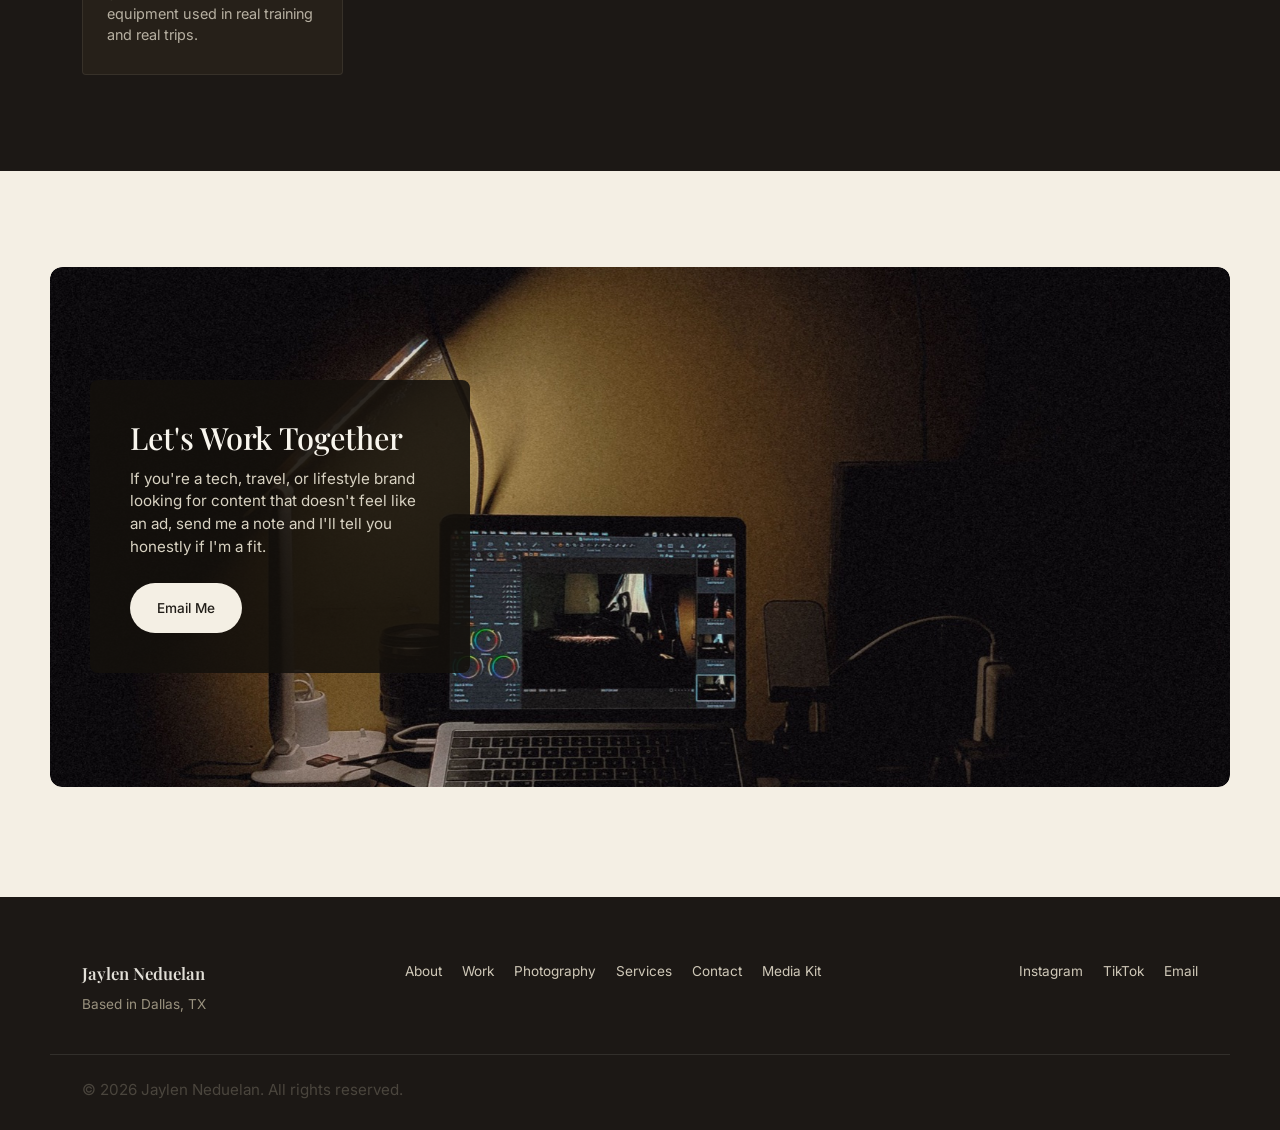
==== commit 81b87685: "Add Hotel Rumbao San Juan video to Travel & Hospitality Placed after Karl Johan Hotel: both are prop" ====
--- a/index.html
+++ b/index.html
@@ -202,6 +202,14 @@
         </figcaption>
       </figure>
       <figure class="gallery-item">
+        <video class="tile-video" src="videos/hotel-rumbao-san-juan.mp4" poster="images/hotel-rumbao-san-juan-poster.jpg" controls playsinline preload="metadata"></video>
+        <figcaption>
+          <span class="tile-title">Hotel Rumbao: San Juan, Puerto Rico</span>
+          <span class="tile-note">"Best hotel in San Juan." Rooftop pool, bay views, room, and restaurant walkthrough, organic screen-capture style with on-screen text.</span>
+          <span class="status-tag">Concept sample</span>
+        </figcaption>
+      </figure>
+      <figure class="gallery-item">
         <video class="tile-video" src="videos/why-not-phone.mp4" poster="images/why-not-phone-poster.jpg" controls playsinline preload="metadata"></video>
         <figcaption>
           <span class="tile-title">Why Not Just Film on Your Phone?</span>
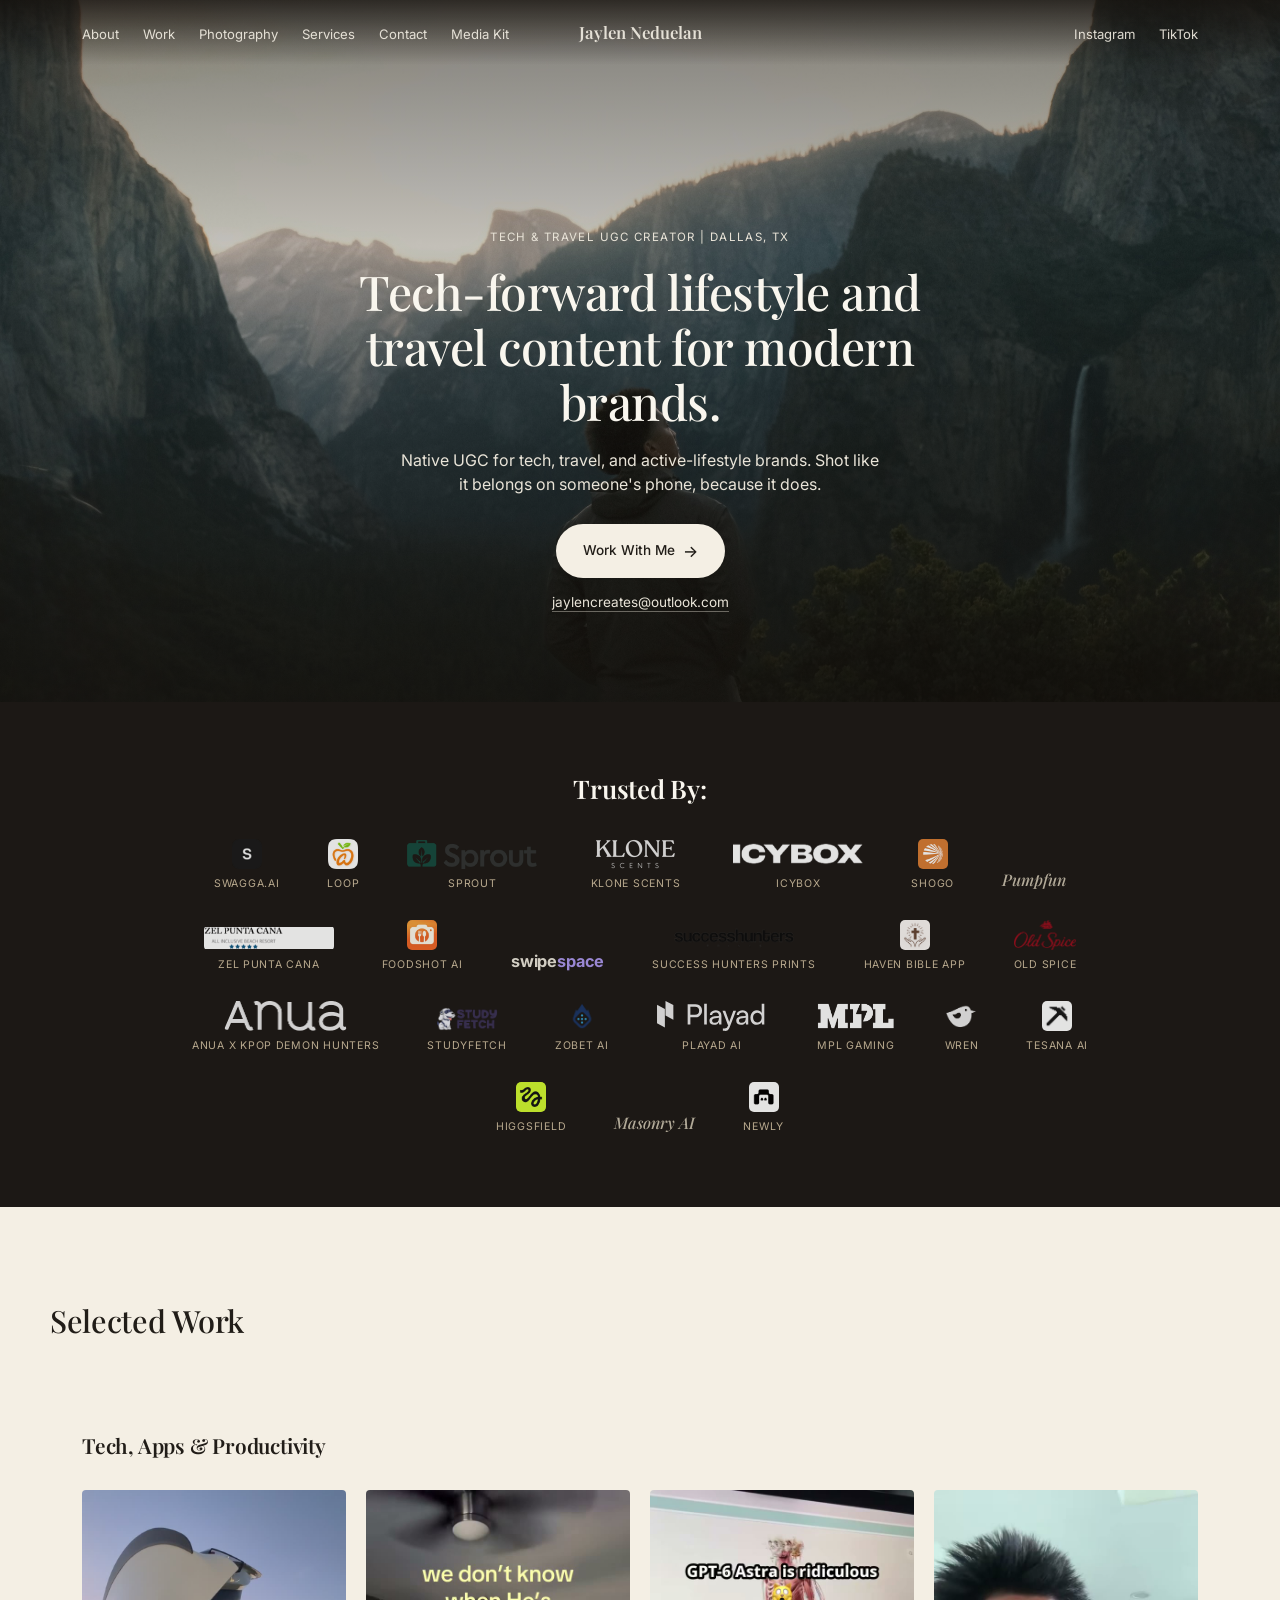
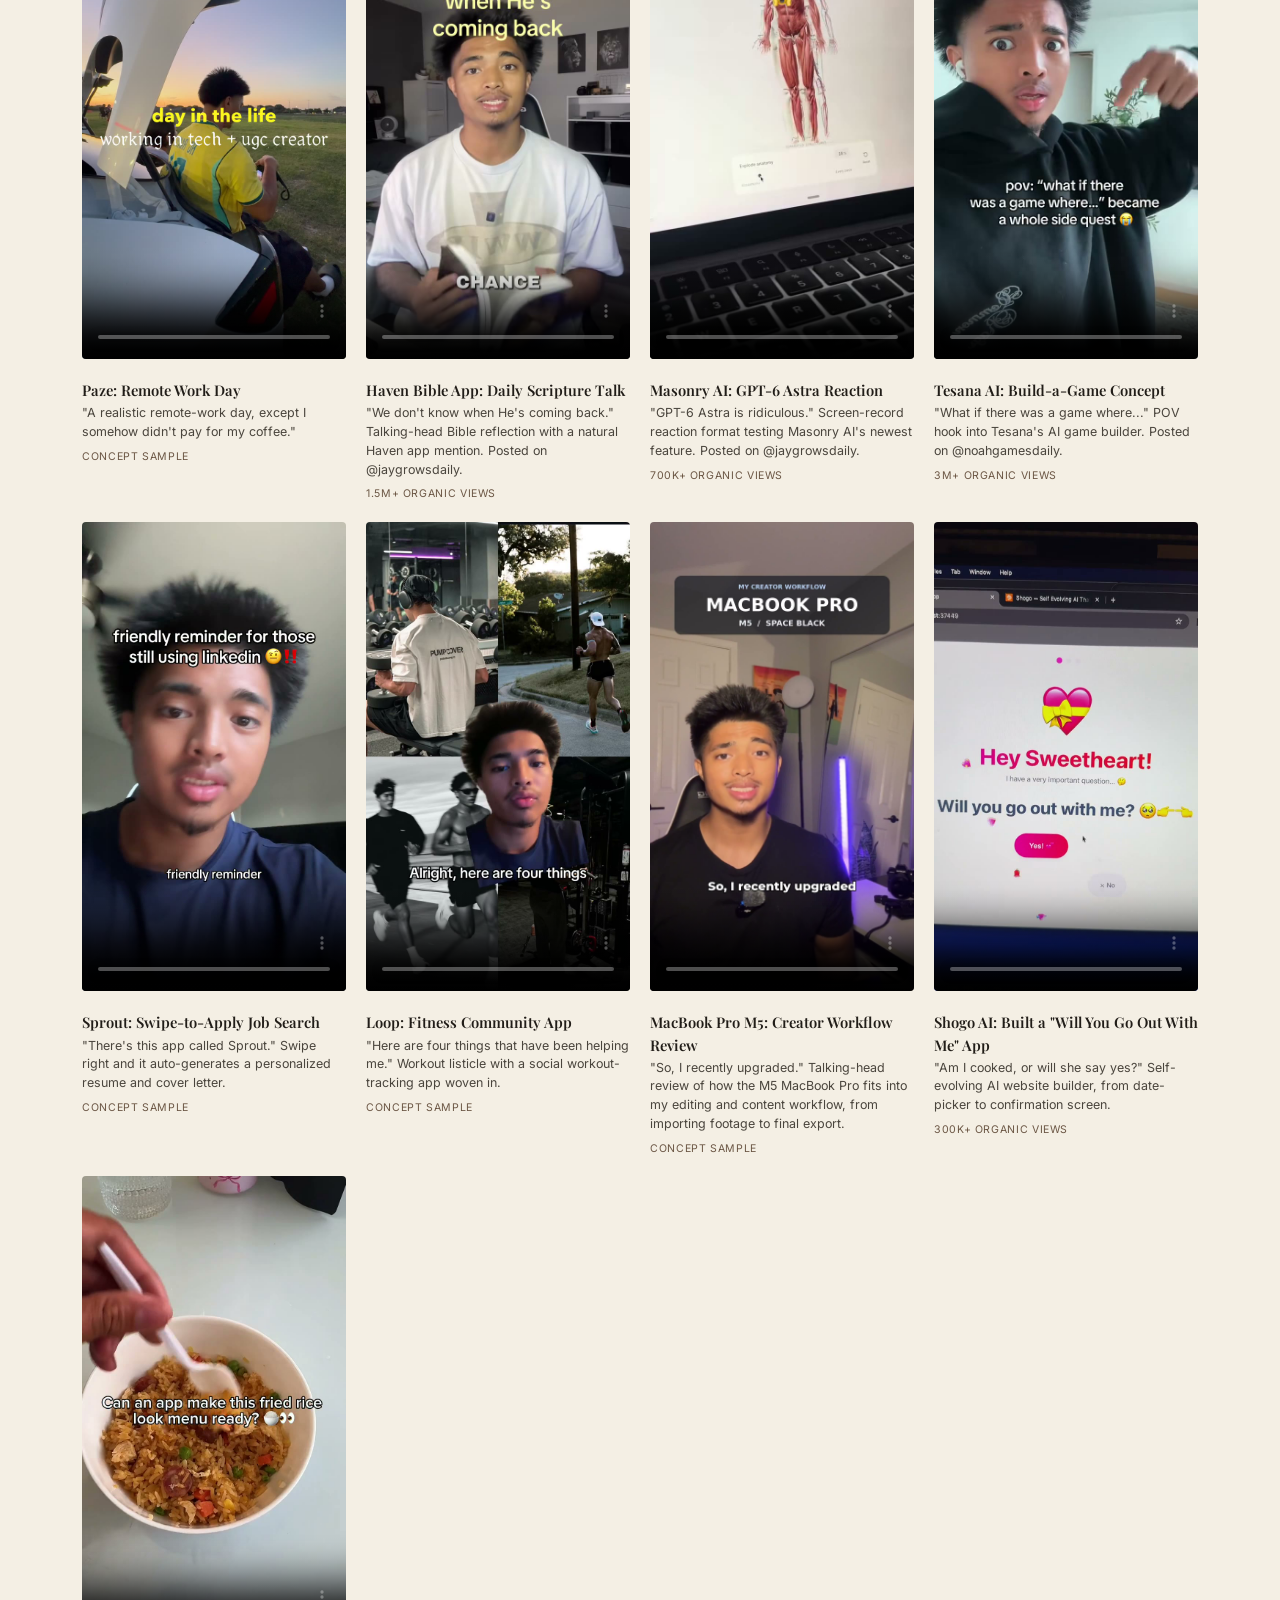
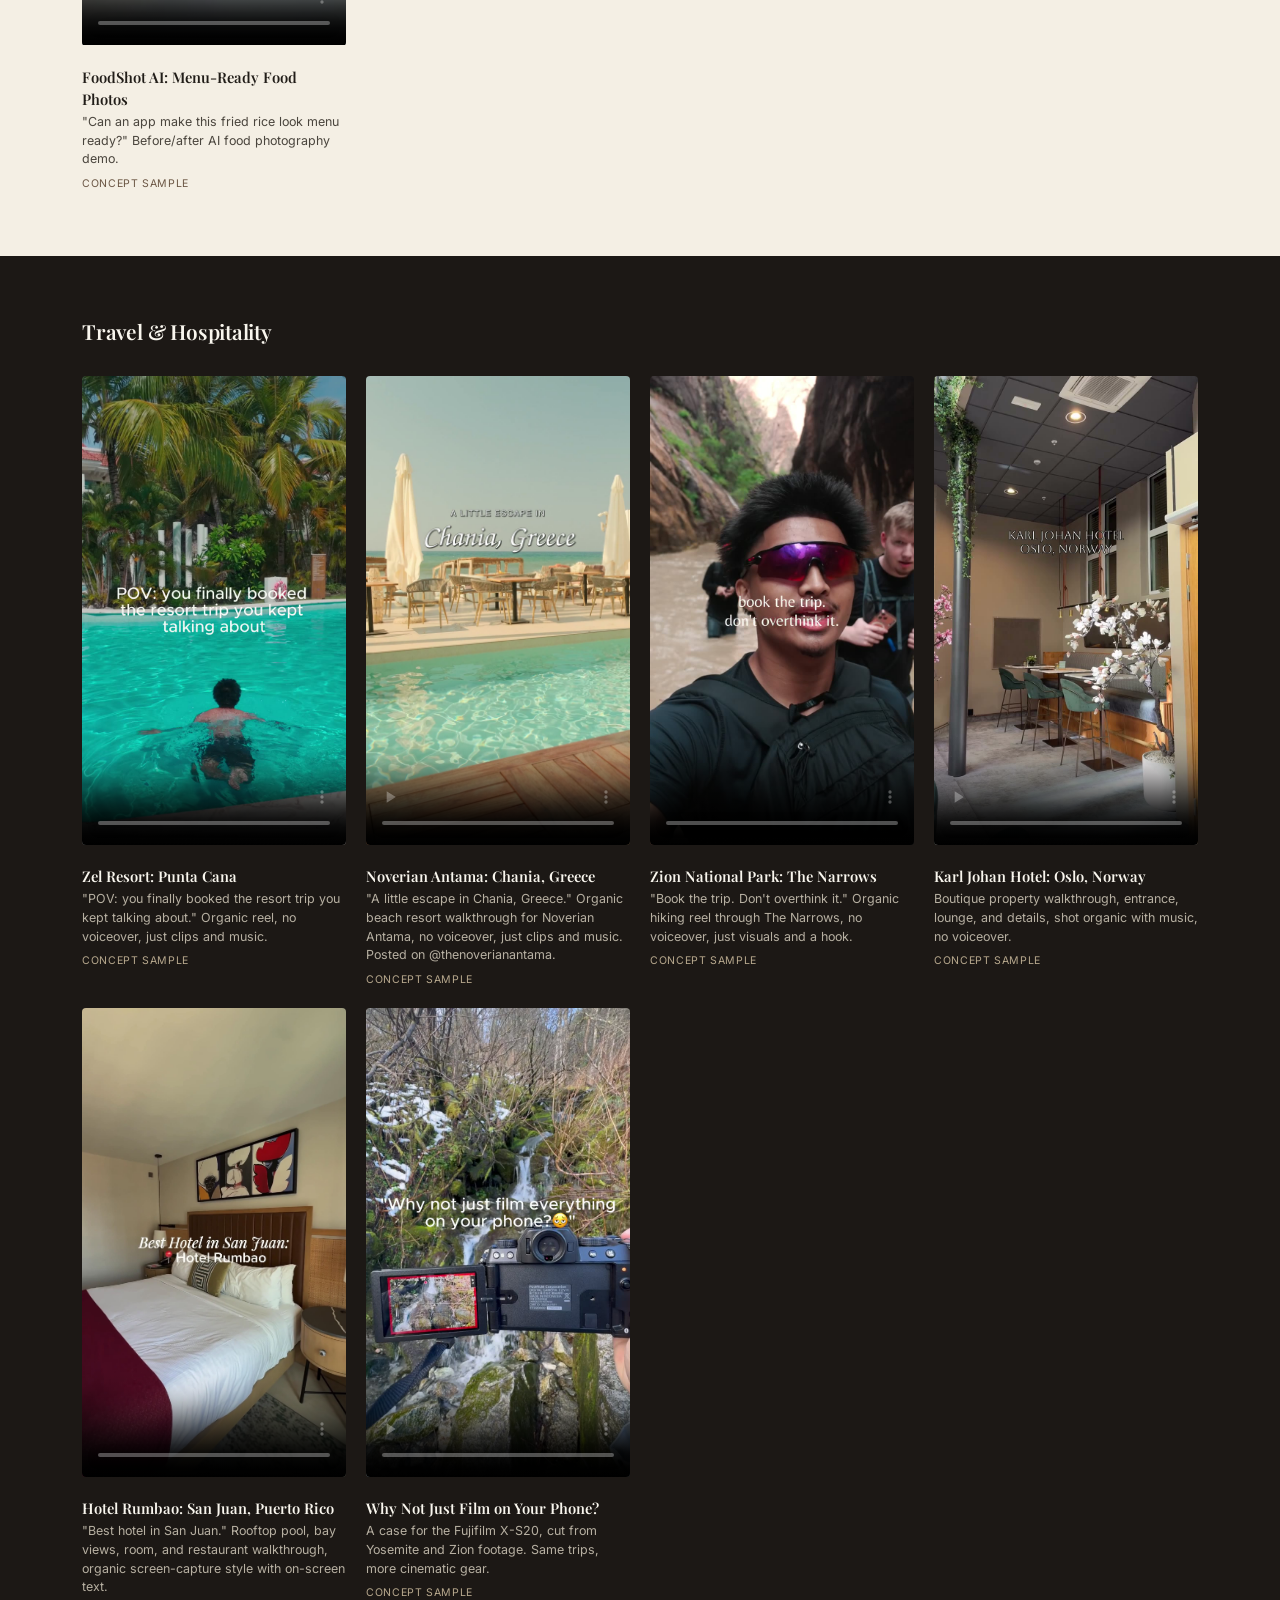
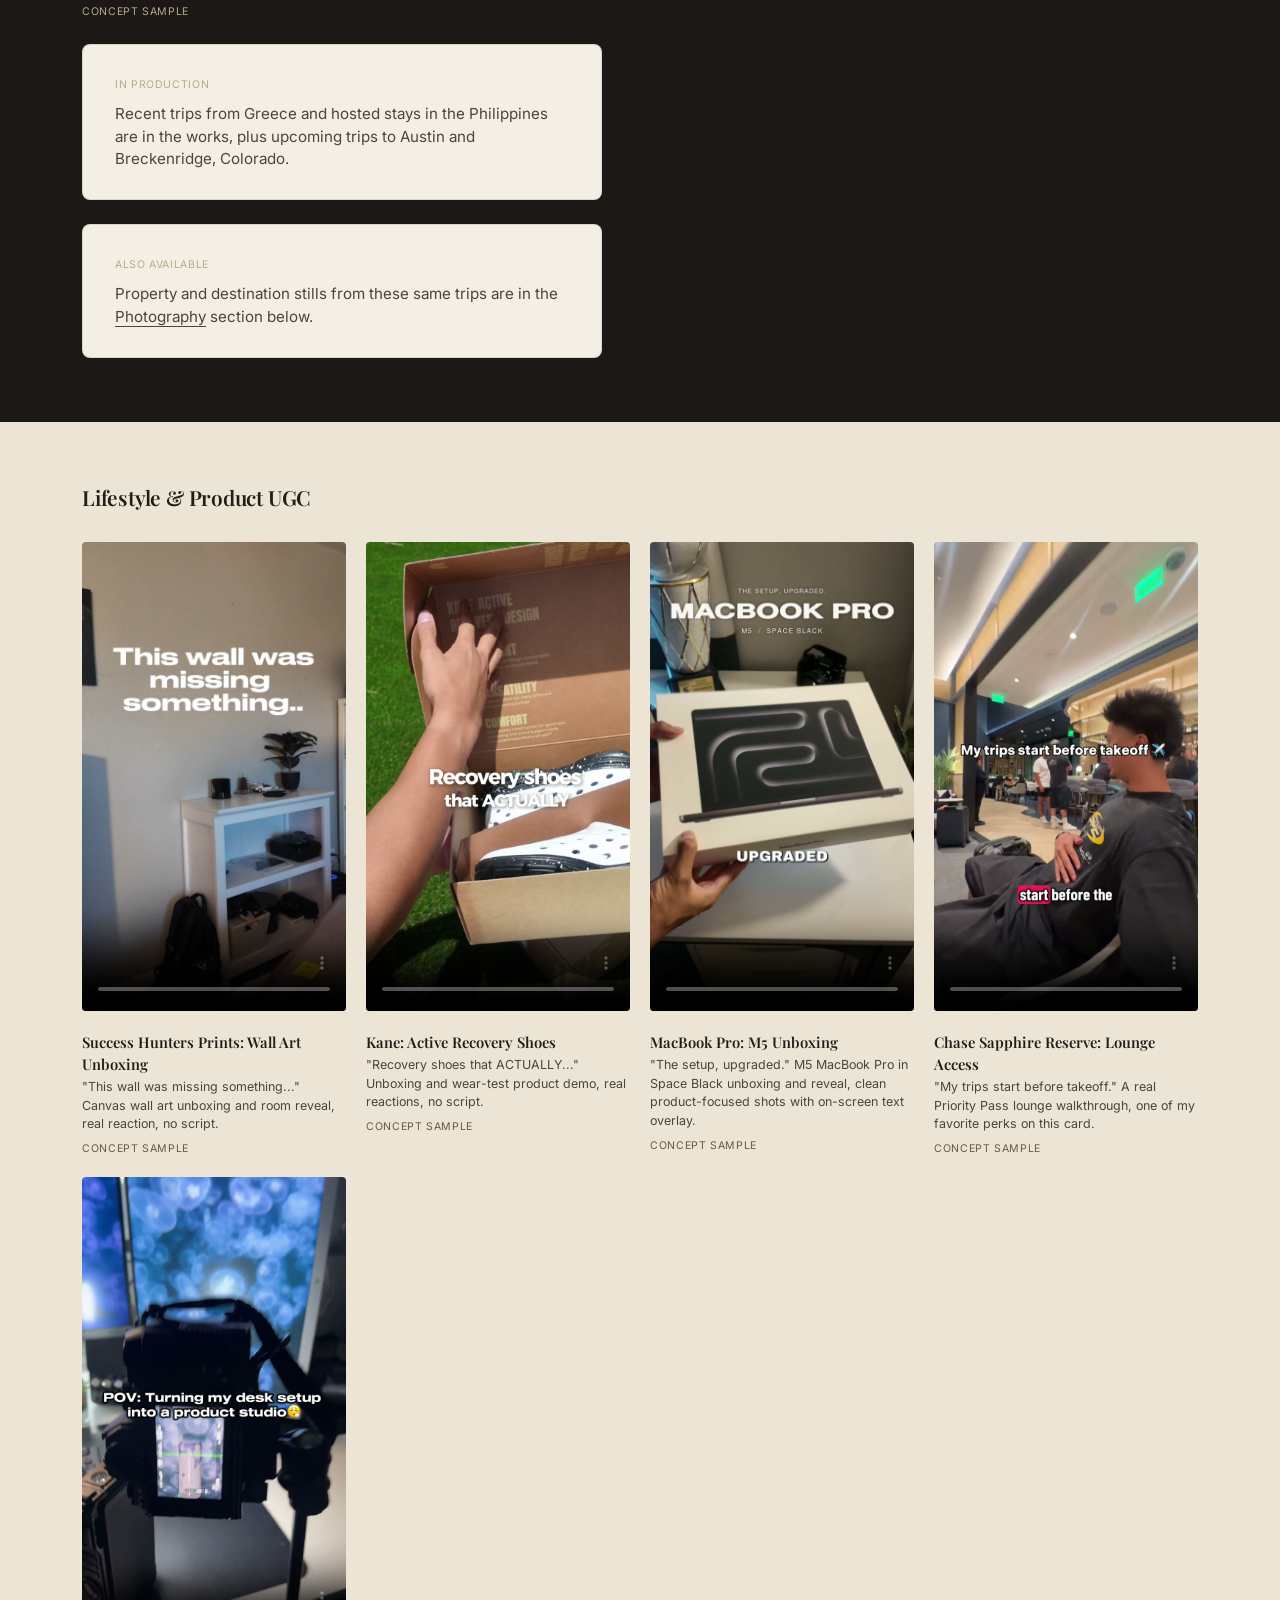
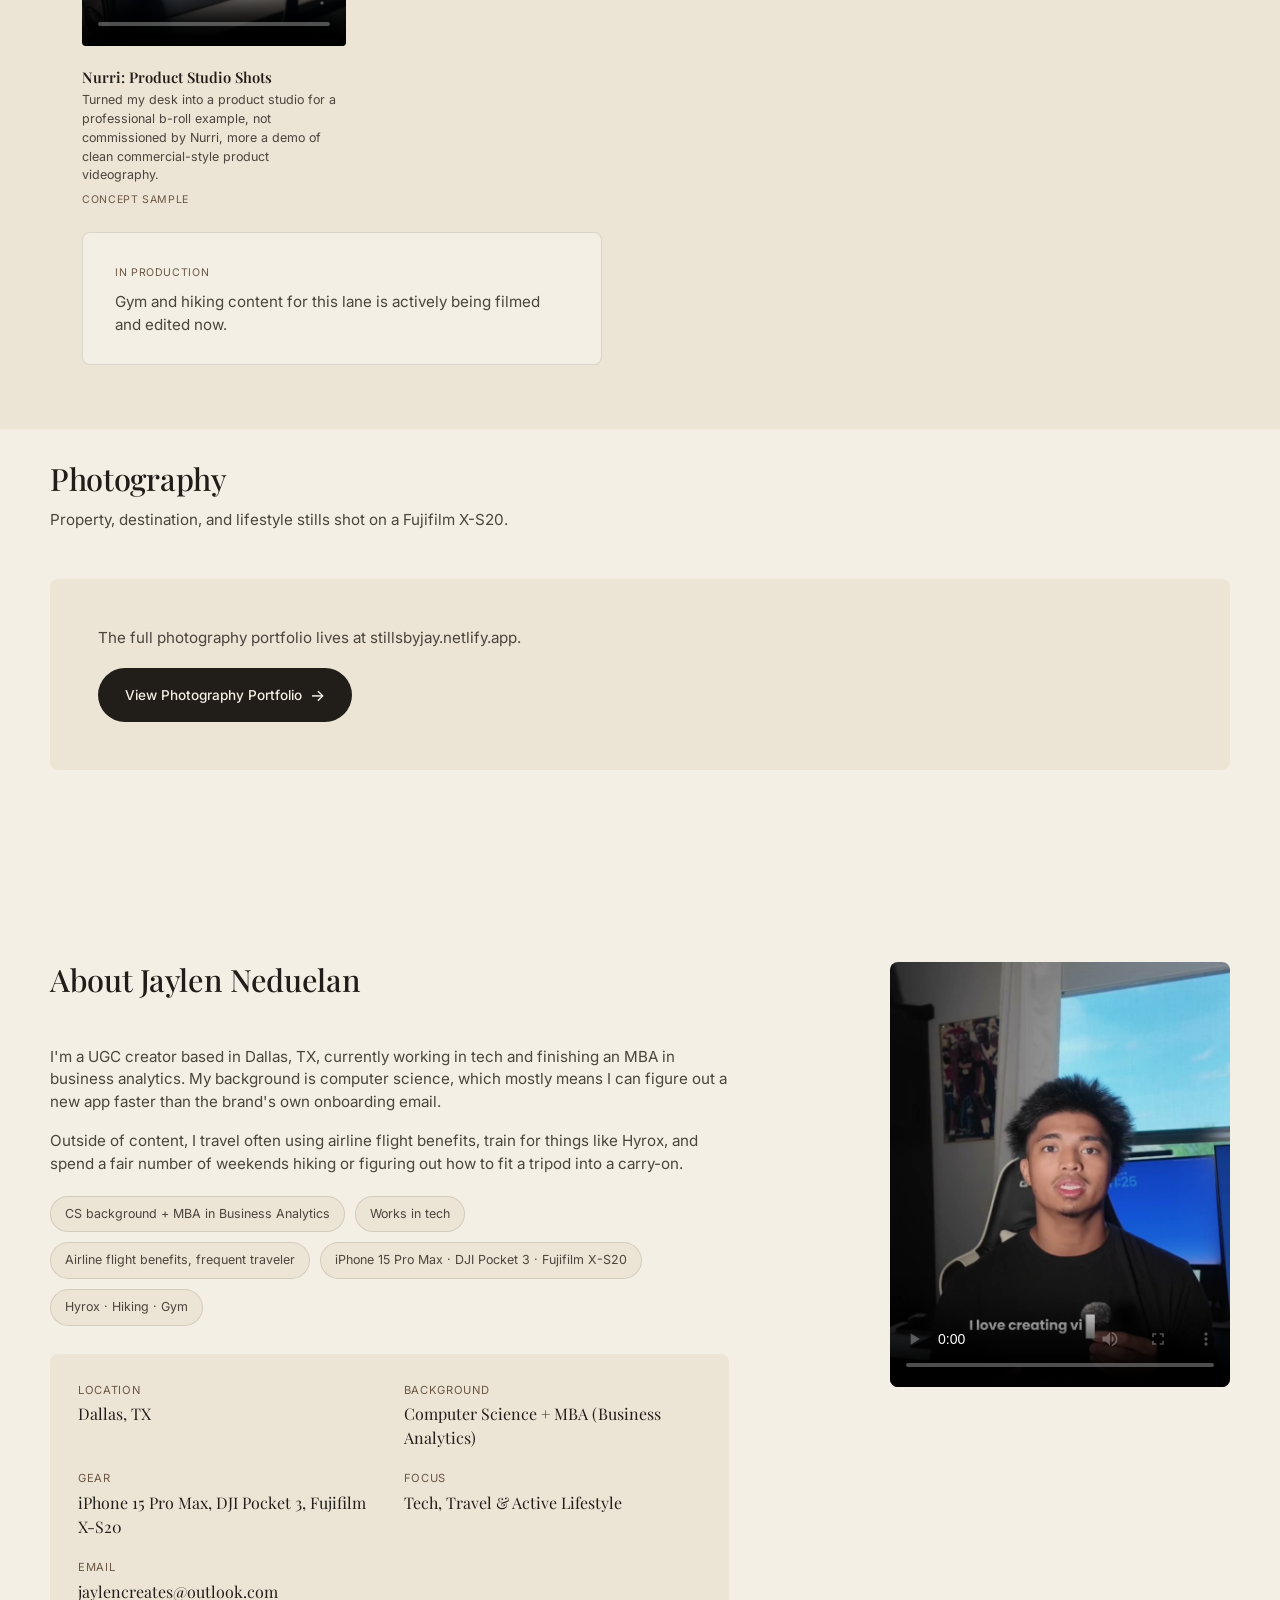
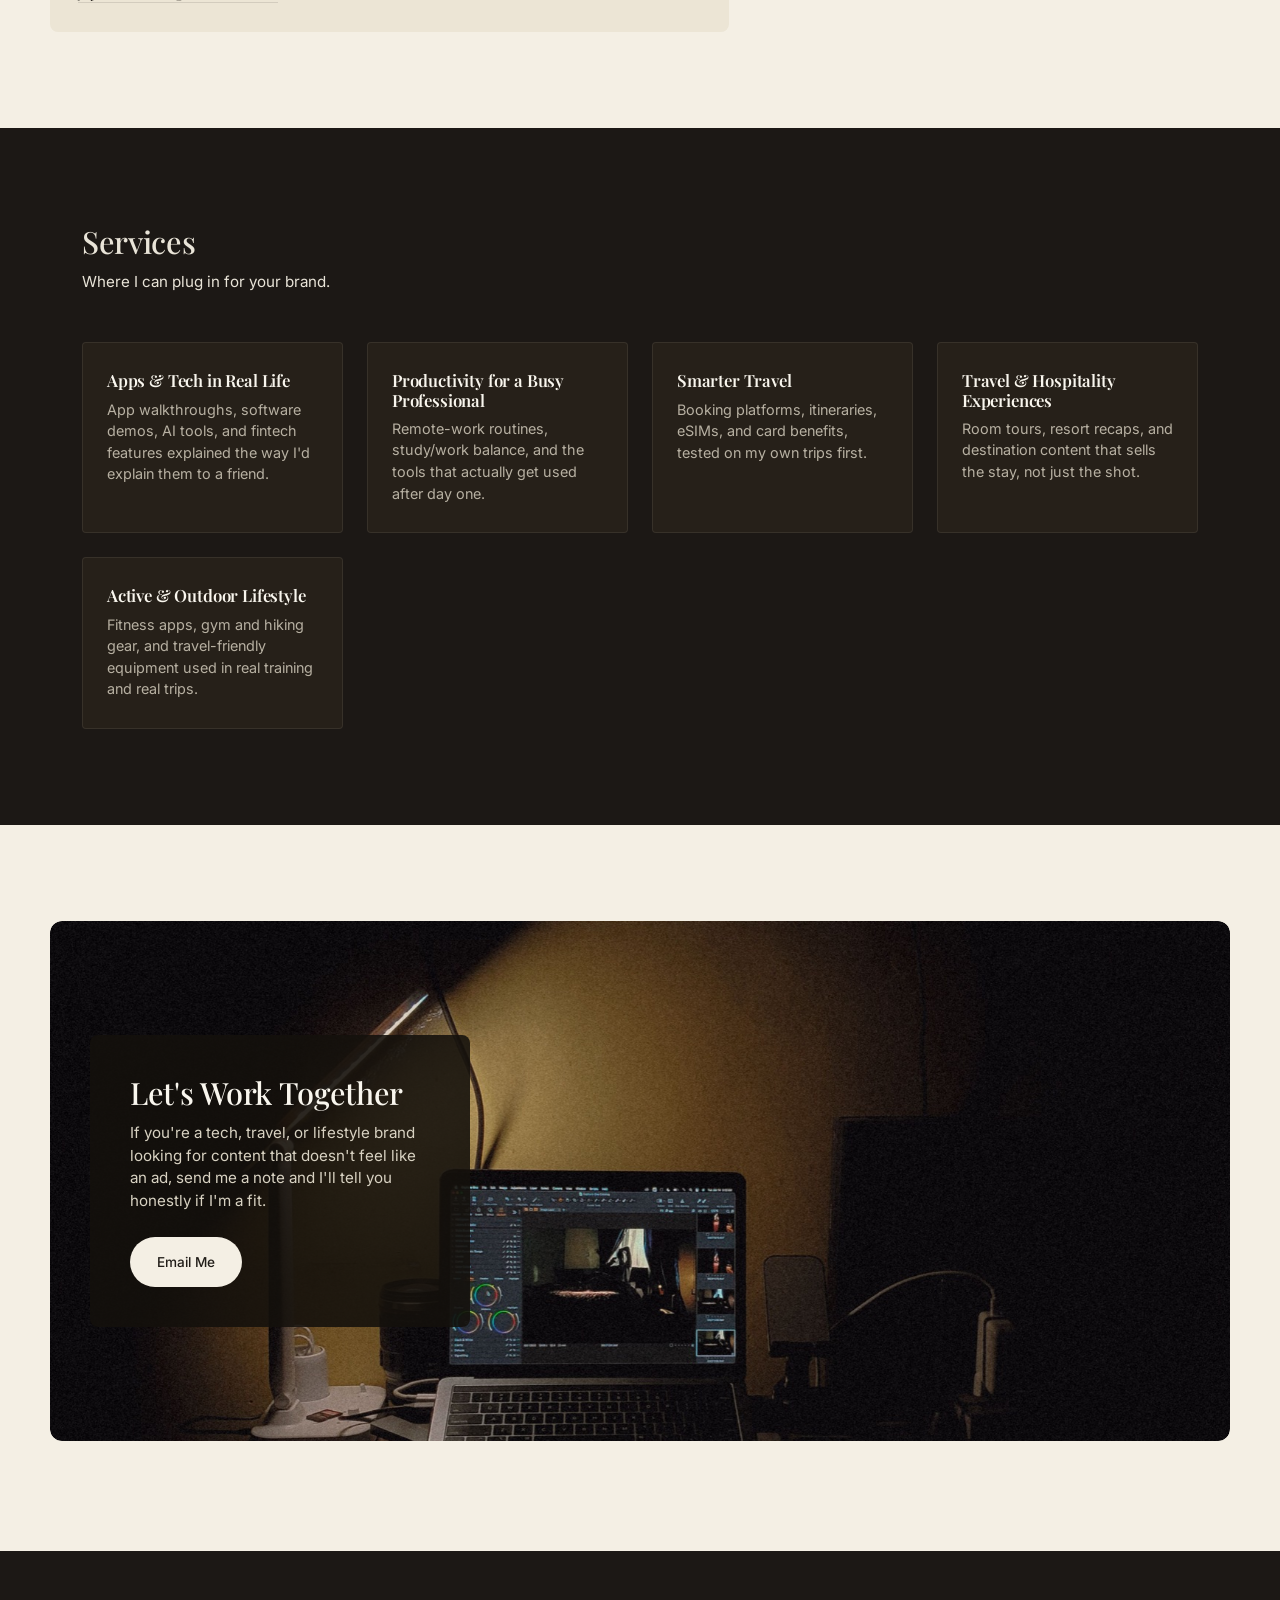
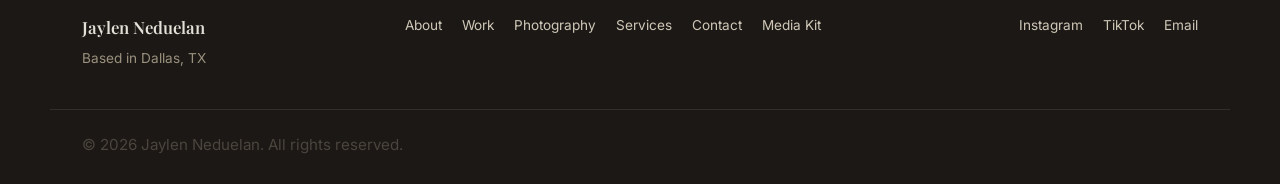
==== commit 7fe725bf: "Add MacBook Pro M5 creator workflow review to Tech, Apps & Productivity Co-Authored-By: Claude Sonne" ====
--- a/index.html
+++ b/index.html
@@ -143,6 +143,14 @@
         </figcaption>
       </figure>
       <figure class="gallery-item">
+        <video class="tile-video" src="videos/macbook-pro-m5-workflow-review.mp4" poster="images/macbook-pro-m5-workflow-review-poster.jpg" controls playsinline preload="metadata"></video>
+        <figcaption>
+          <span class="tile-title">MacBook Pro M5: Creator Workflow Review</span>
+          <span class="tile-note">"So, I recently upgraded." Talking-head review of how the M5 MacBook Pro fits into my editing and content workflow, from importing footage to final export.</span>
+          <span class="status-tag">Concept sample</span>
+        </figcaption>
+      </figure>
+      <figure class="gallery-item">
         <video class="tile-video" src="videos/shogo-ai.mp4" poster="images/shogo-ai-poster.jpg" controls playsinline preload="metadata"></video>
         <figcaption>
           <span class="tile-title">Shogo AI: Built a "Will You Go Out With Me" App</span>
